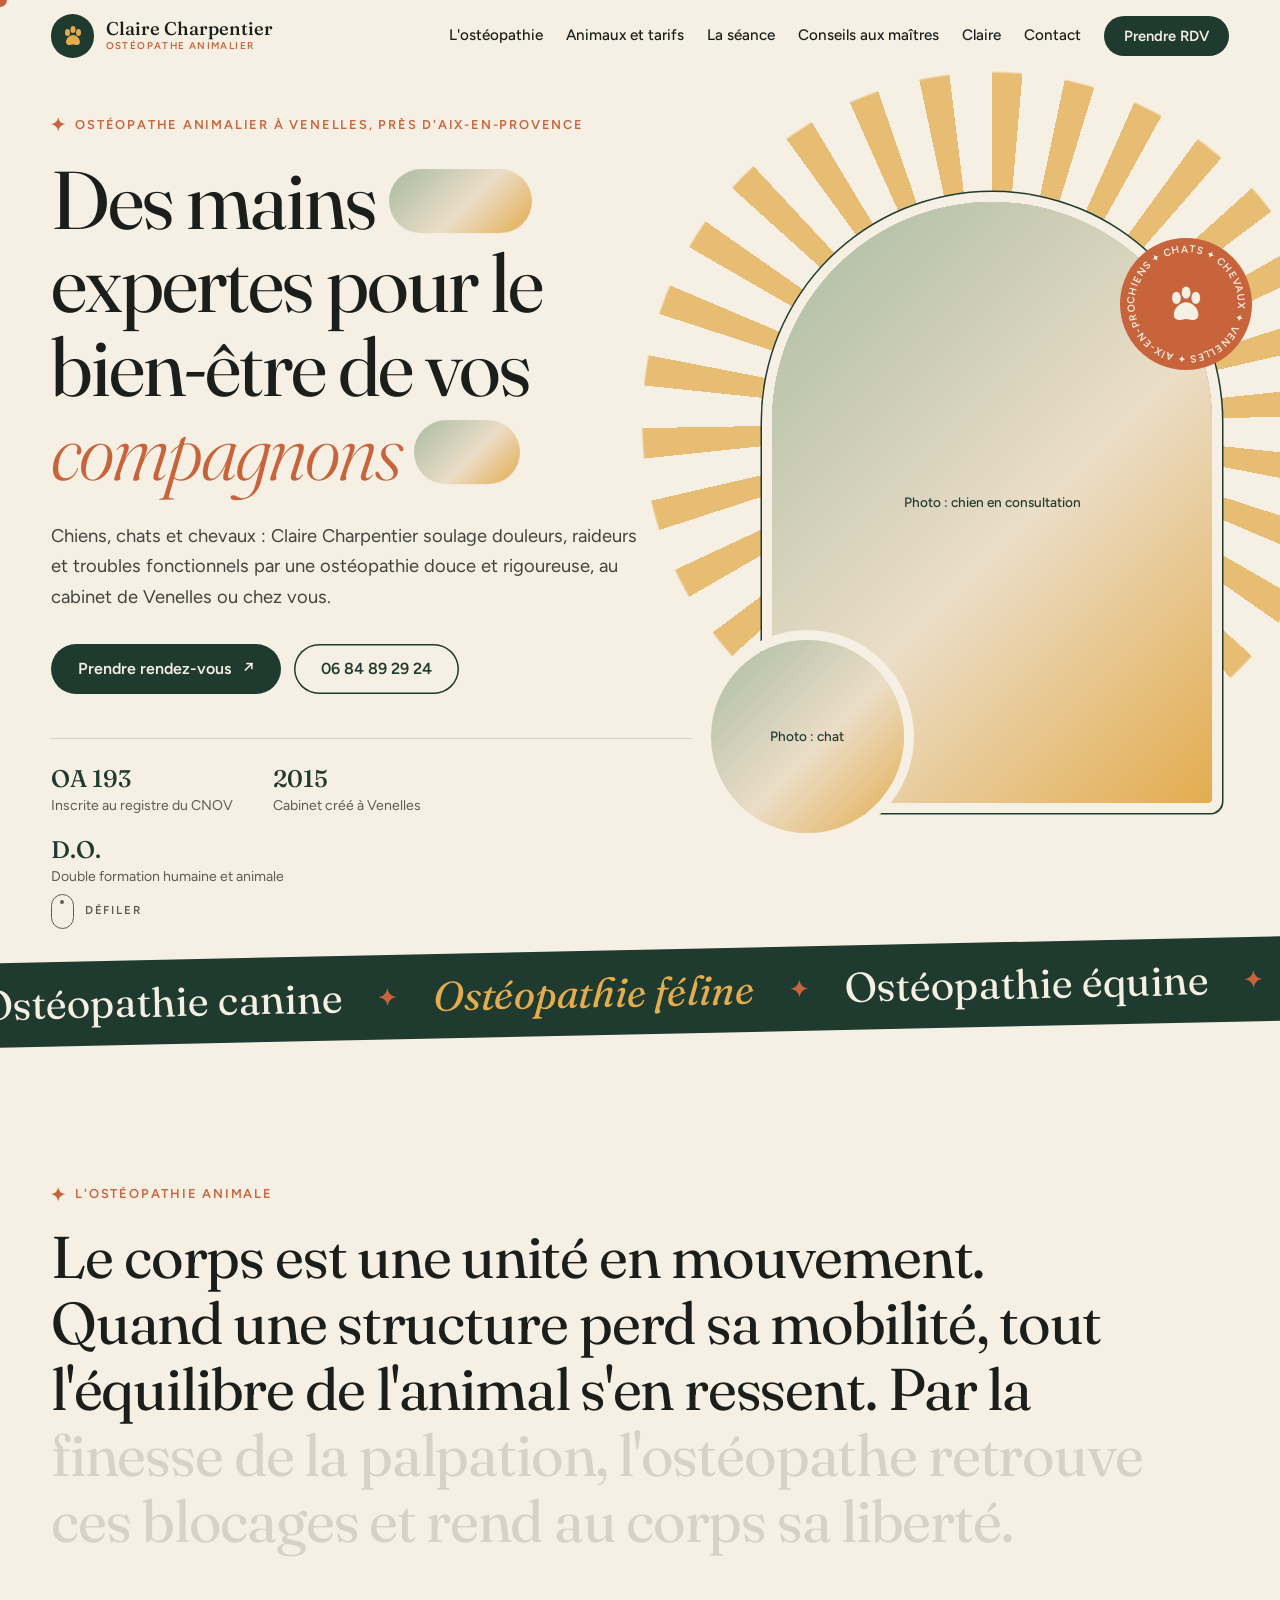
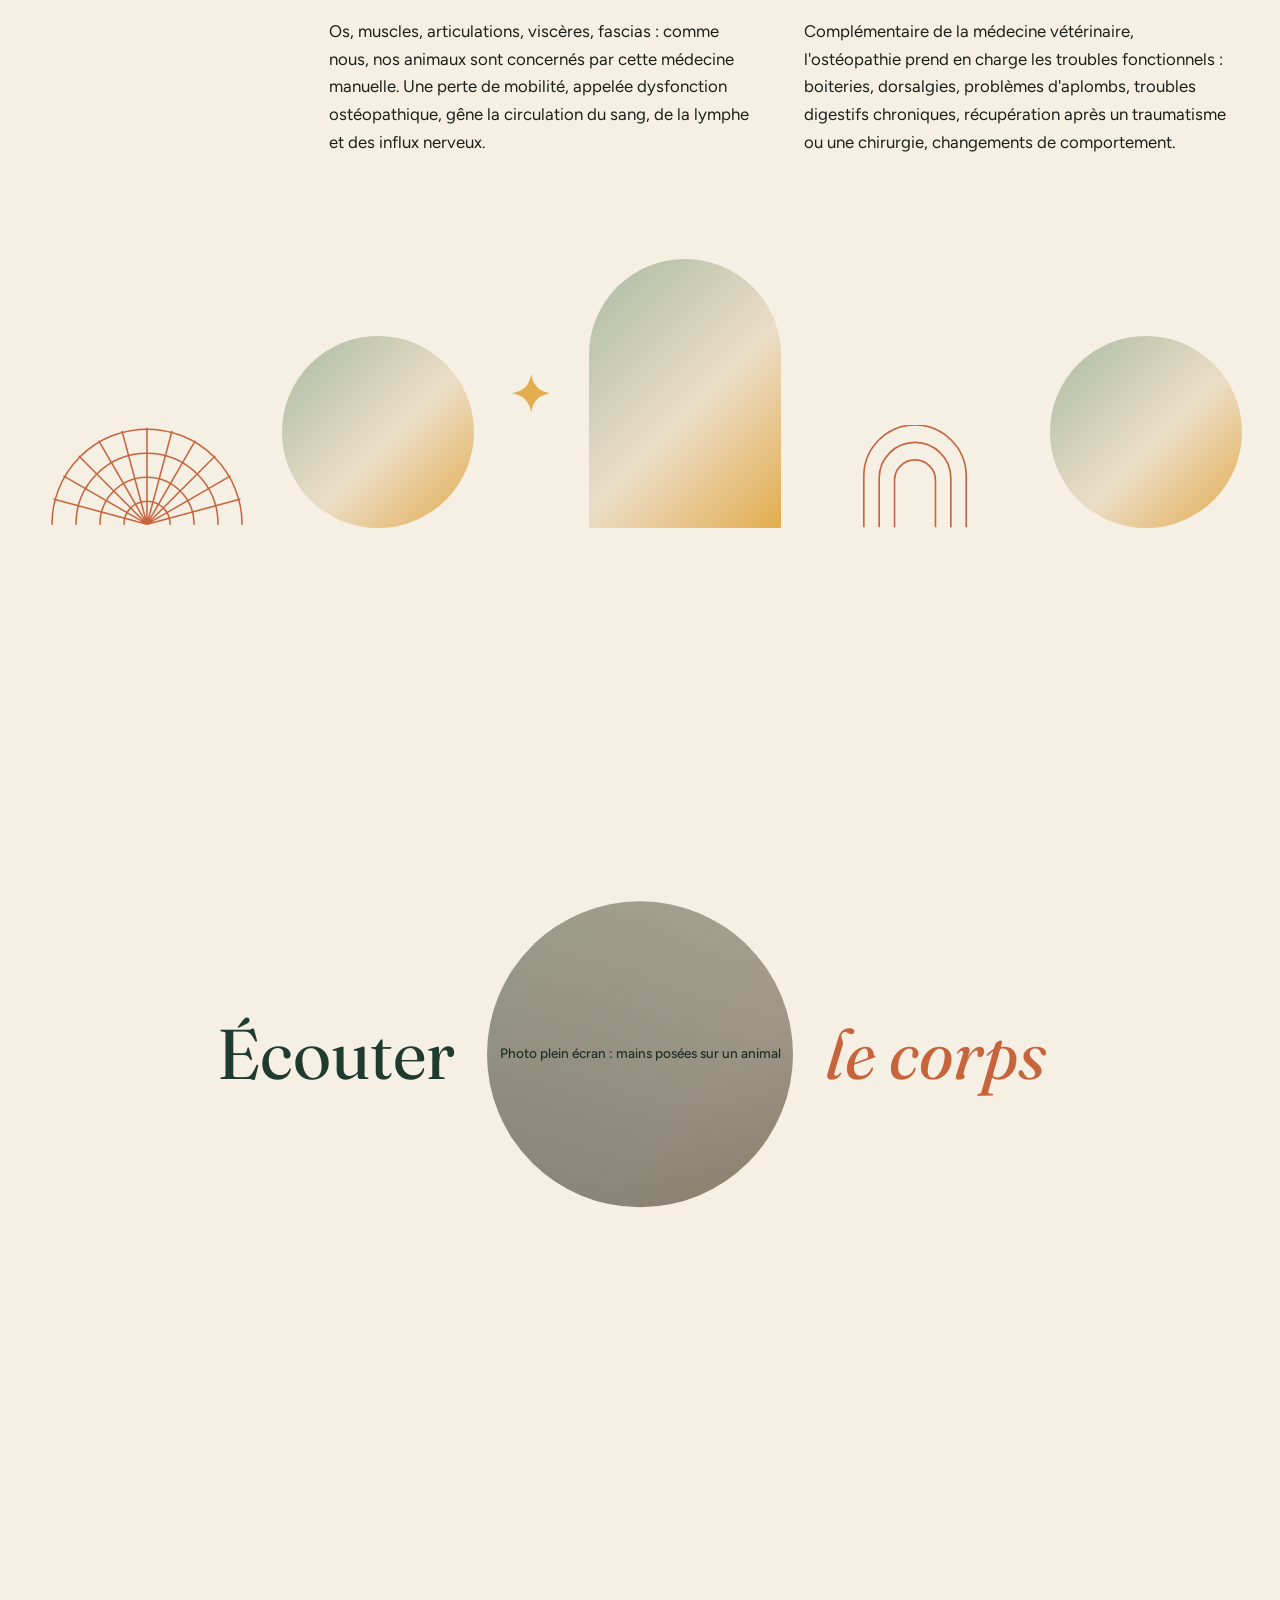
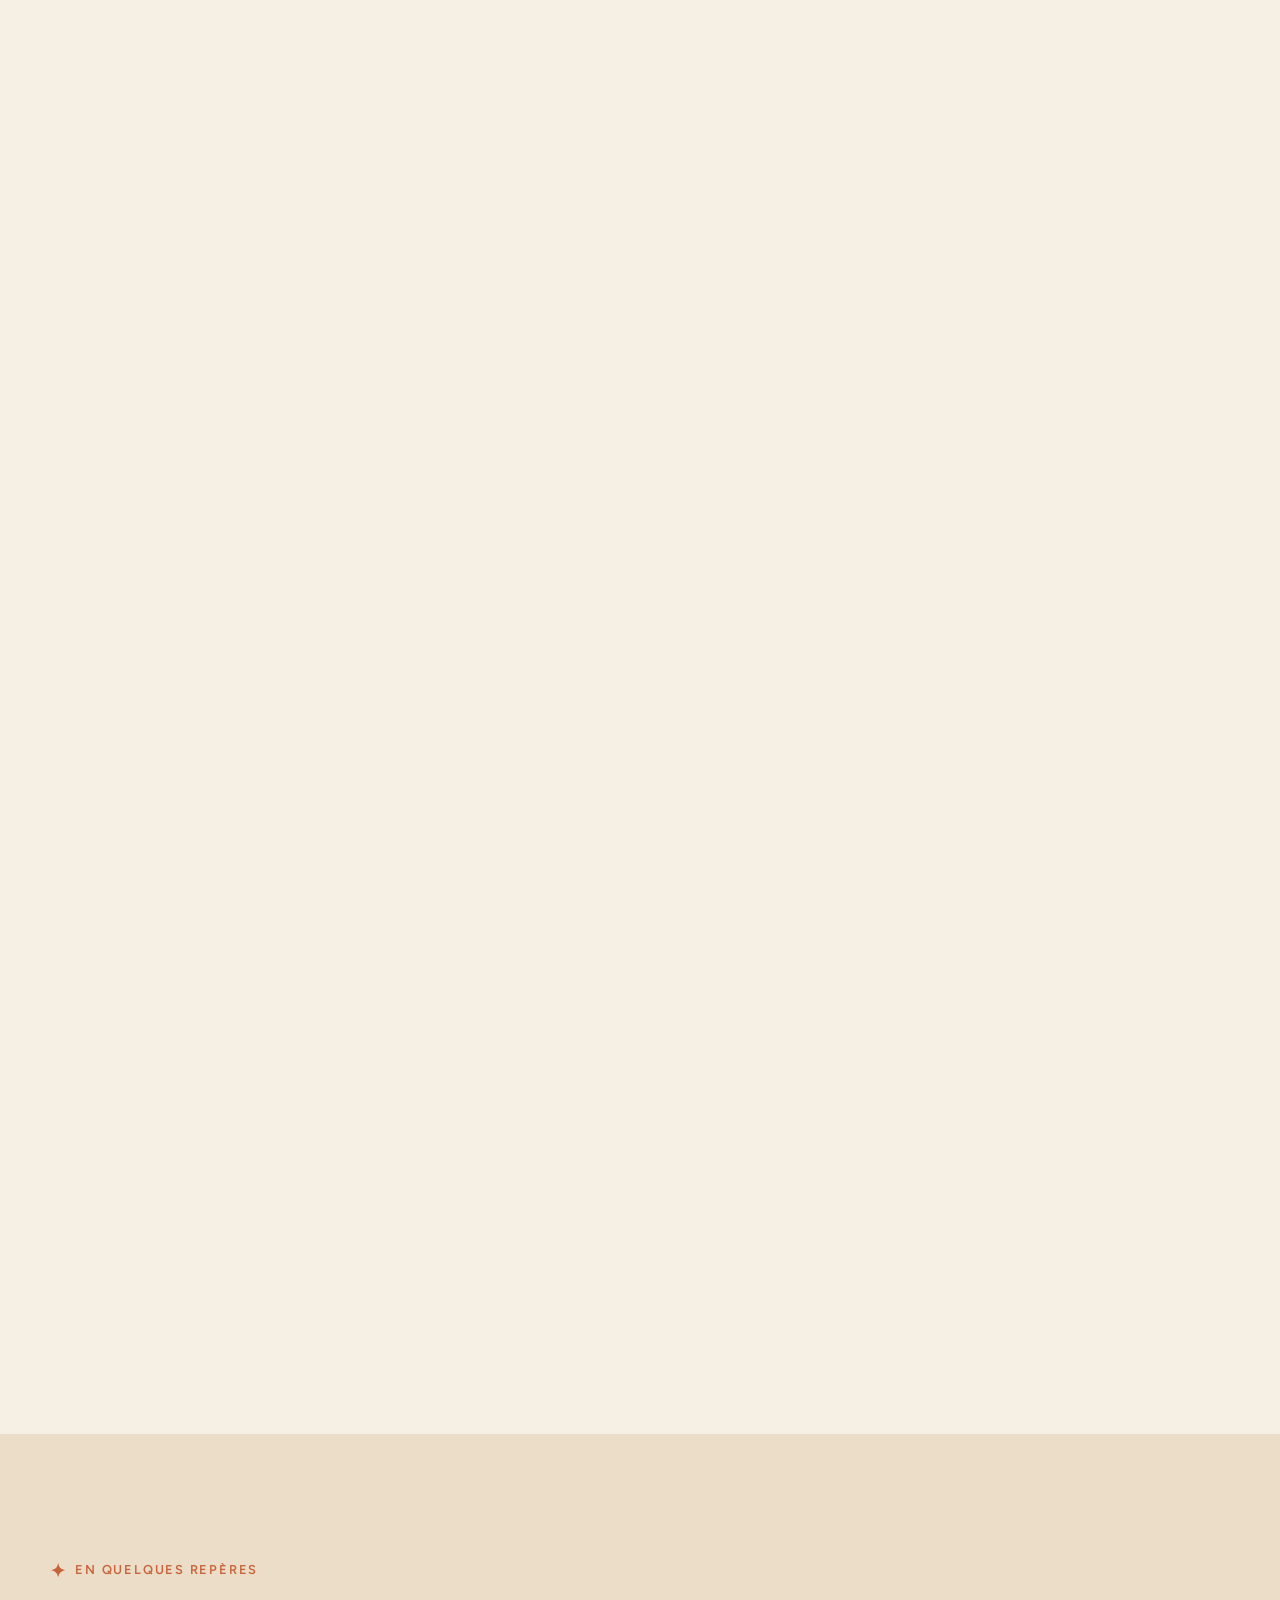
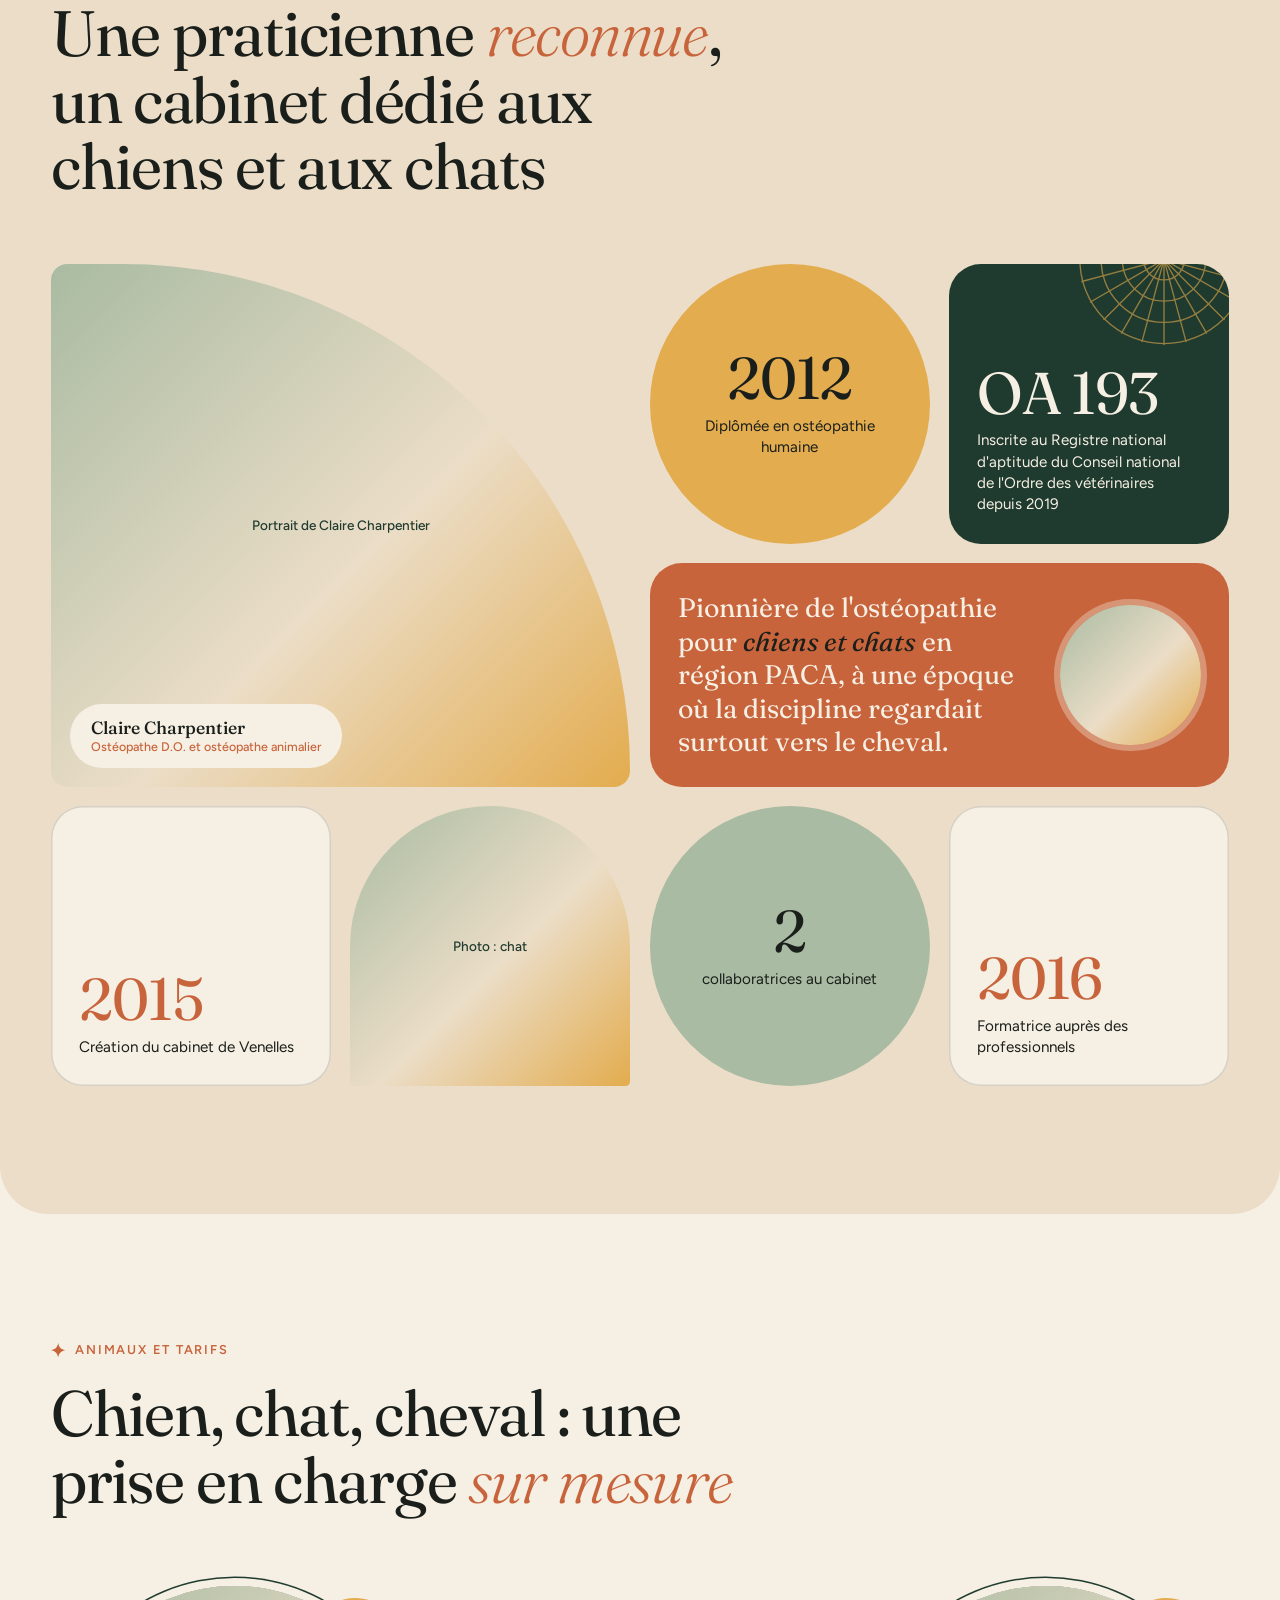
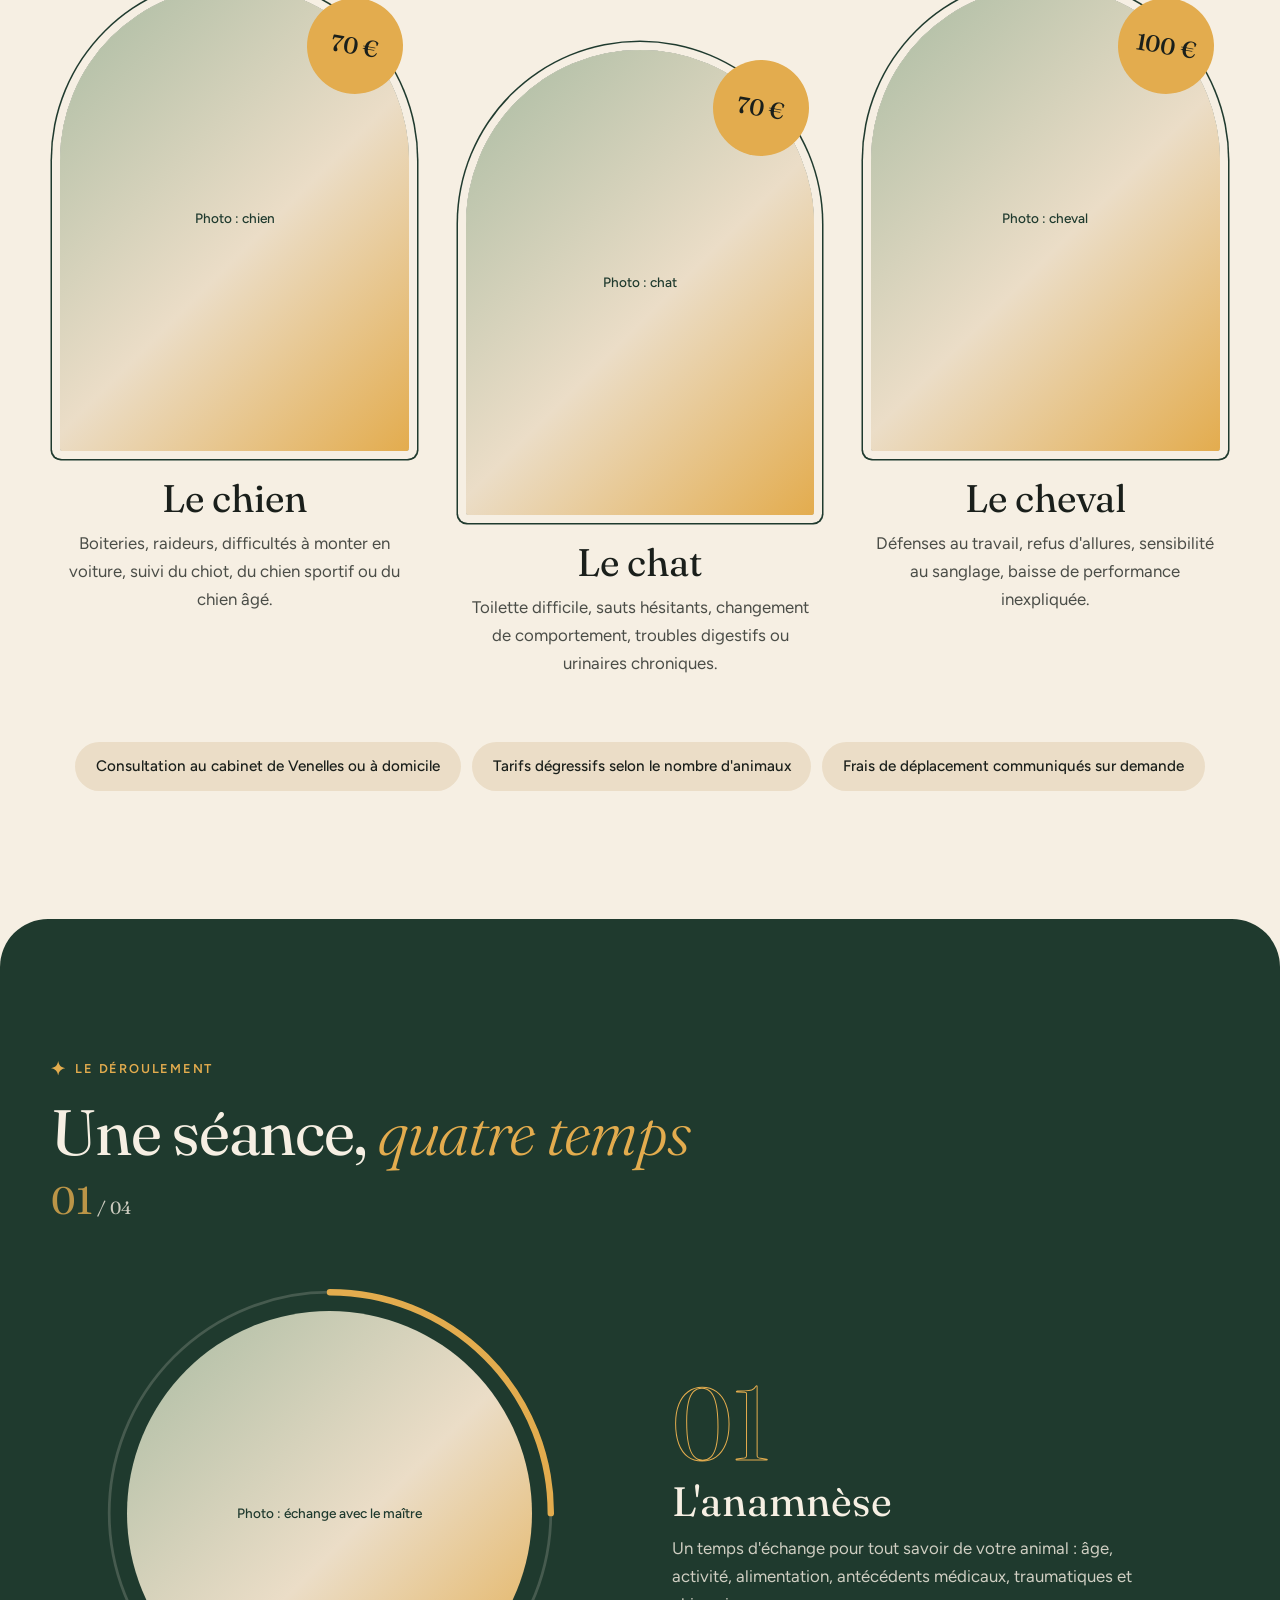
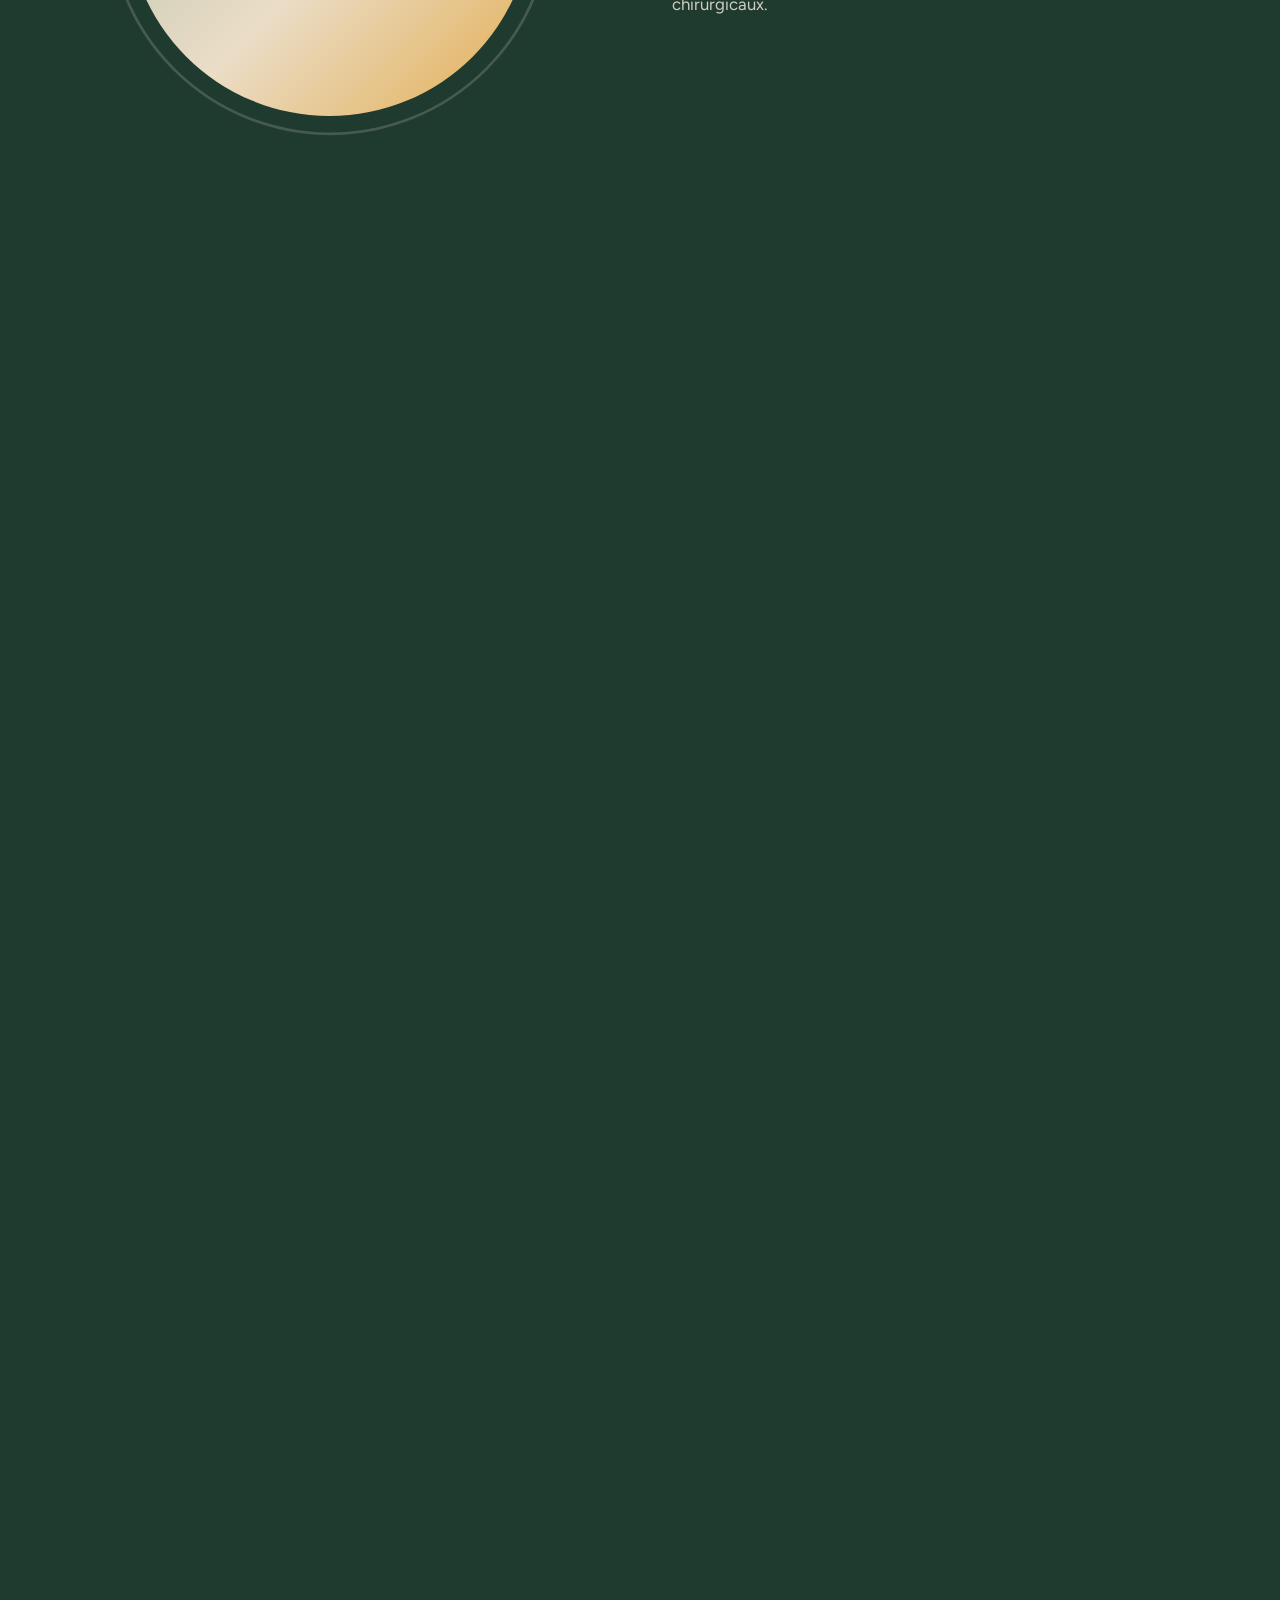
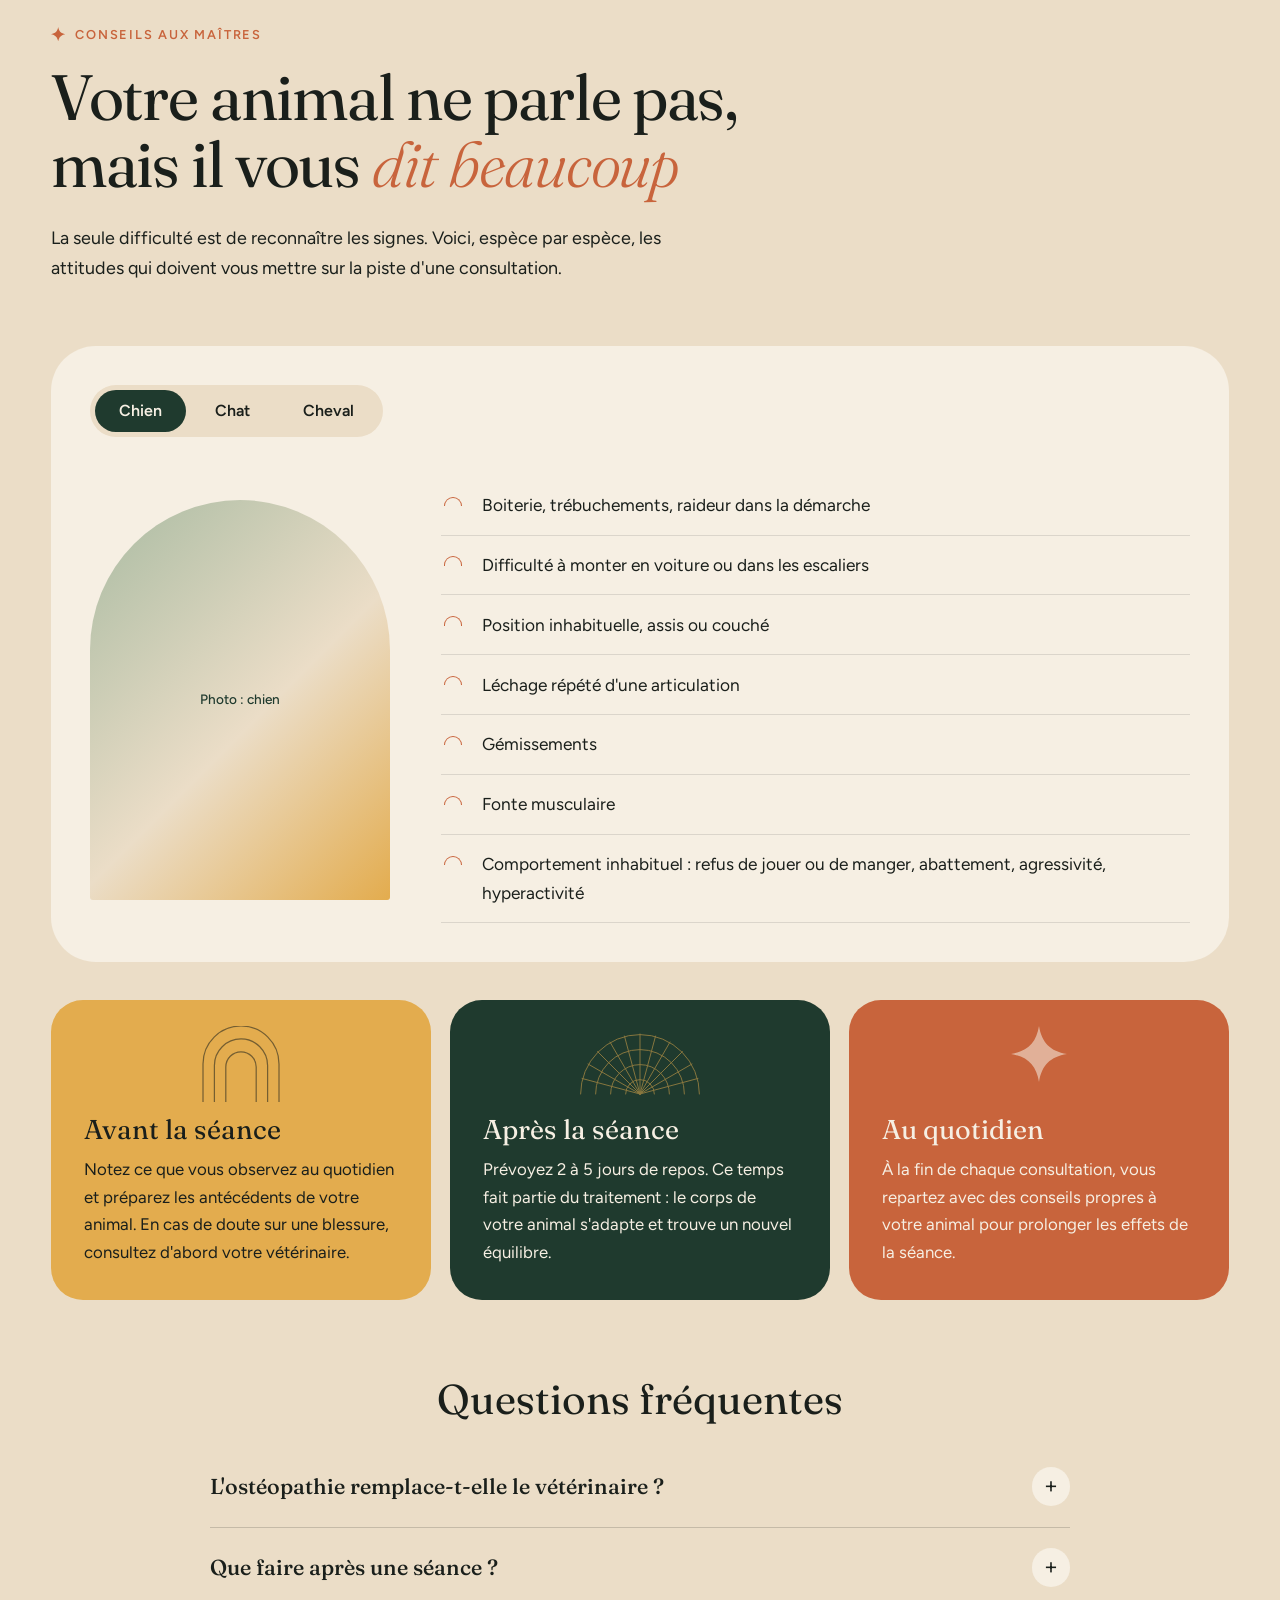
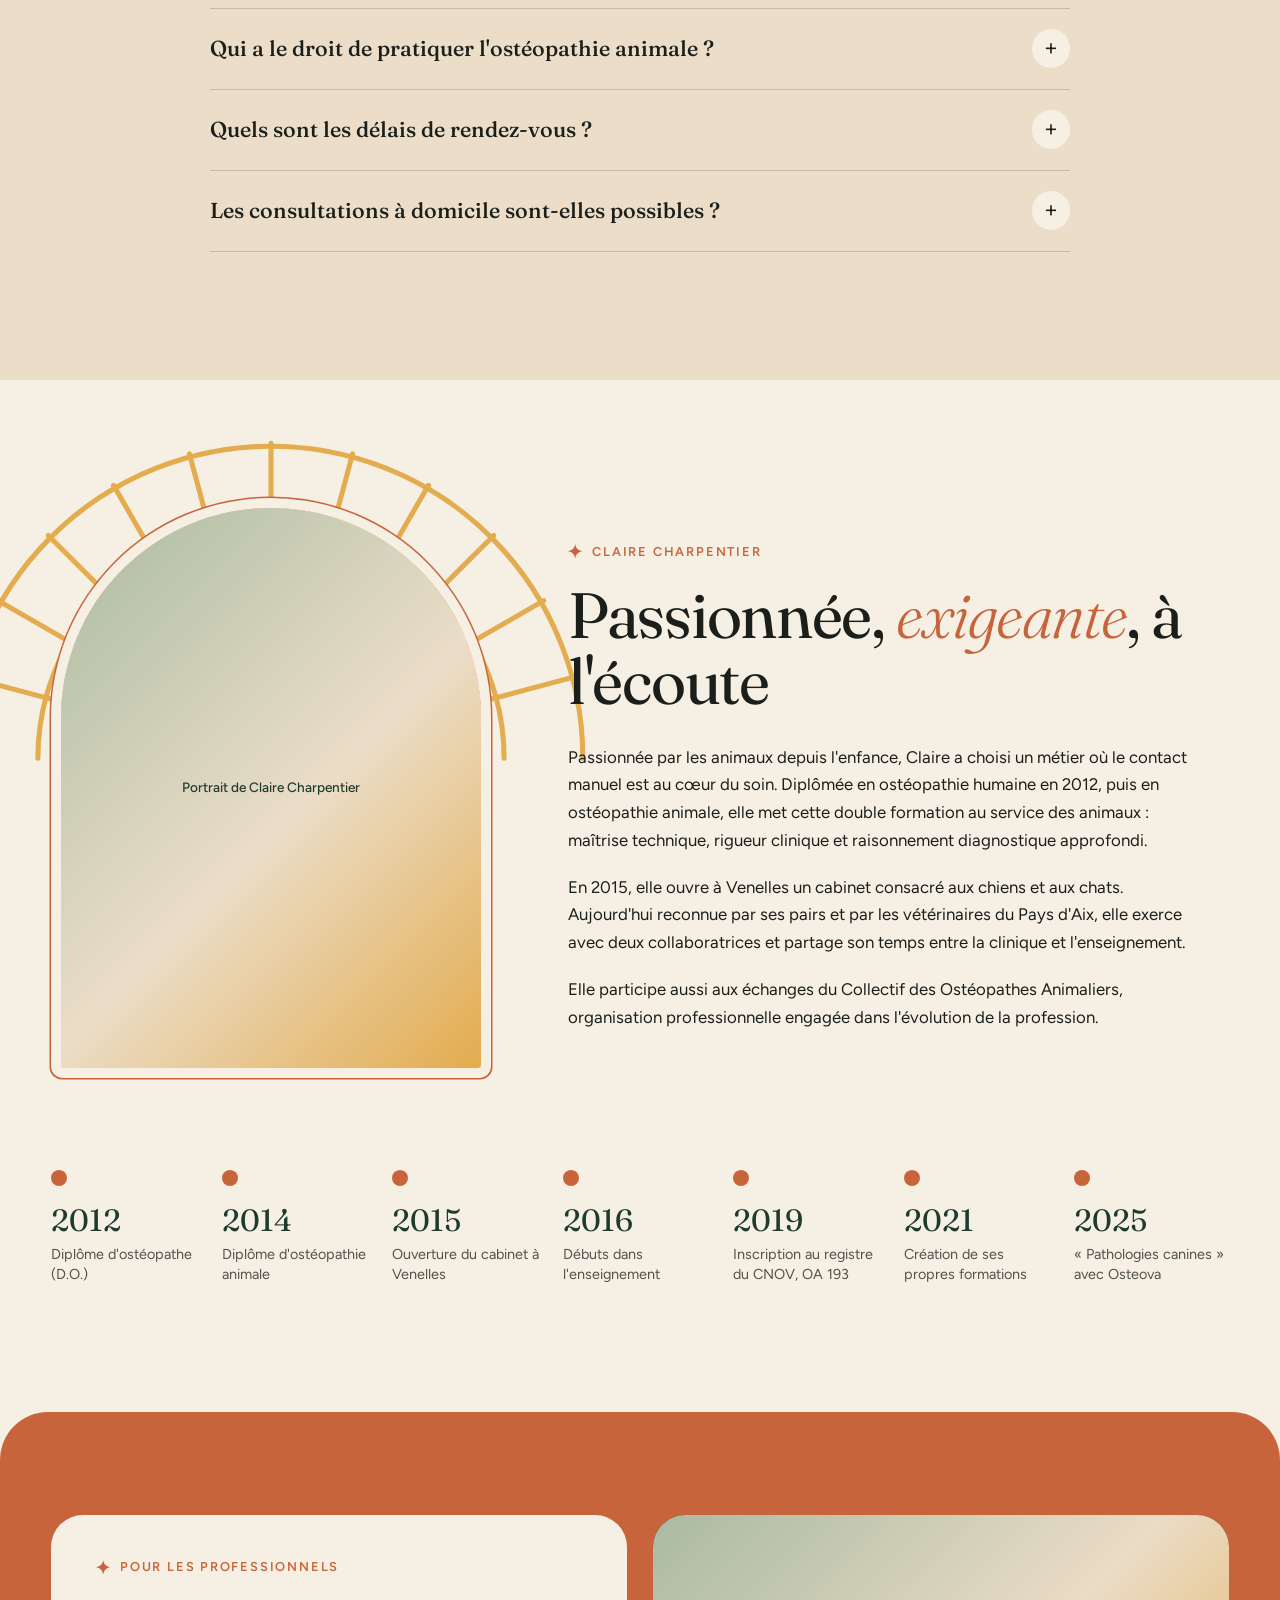
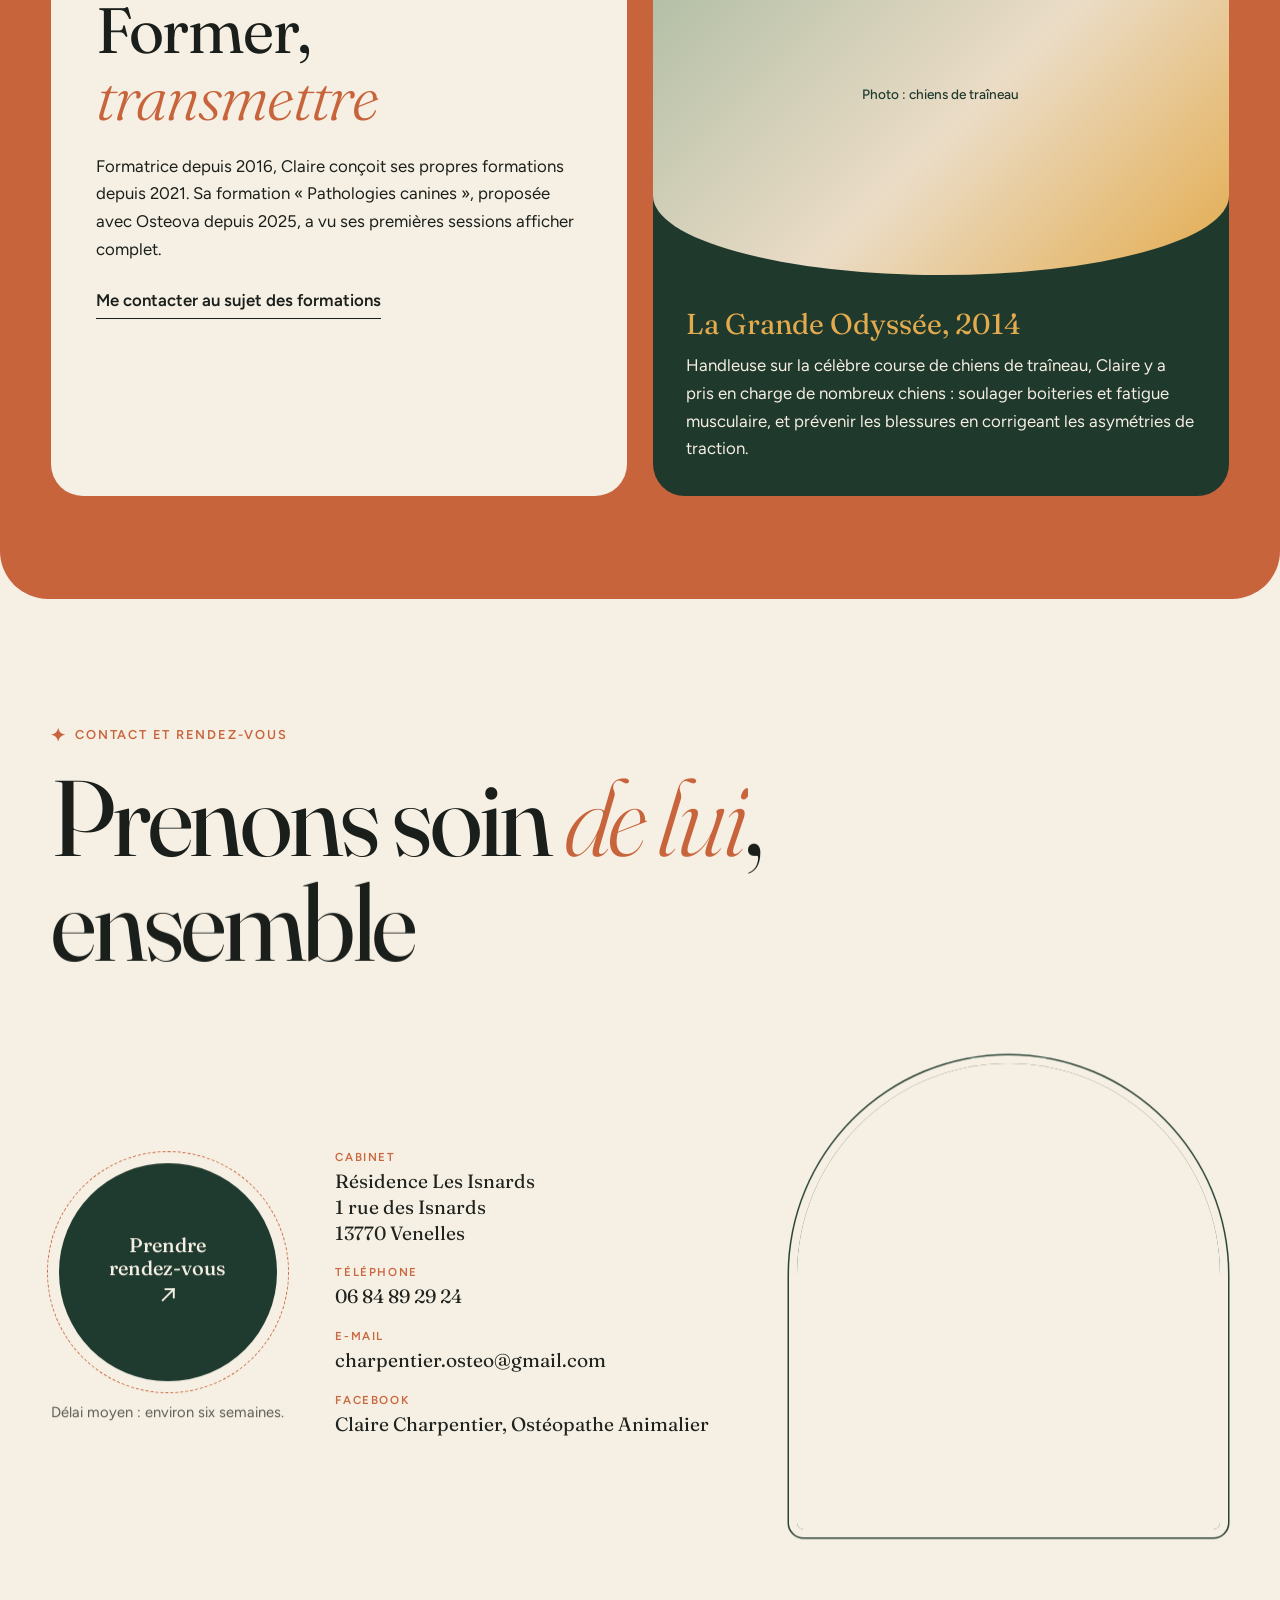
==== index.html @ 9b876a9e "Site vitrine Claire Charpentier, ostéopathe animalier (v2) Co-Authored-By: Claude Fable 5.2 <noreply" ====
<!DOCTYPE html>
<html lang="fr">
<head>
<meta charset="utf-8">
<meta name="viewport" content="width=device-width, initial-scale=1">
<title>Ostéopathe animalier à Venelles et Aix-en-Provence | Claire Charpentier</title>
<meta name="description" content="Claire Charpentier, ostéopathe animalier (OA 193) à Venelles près d'Aix-en-Provence. Ostéopathie pour chiens, chats et chevaux, au cabinet ou à domicile. Conseils aux maîtres et prise de rendez-vous en ligne.">
<link rel="canonical" href="https://osteopathe-canin-equin-felin.fr/">
<meta name="robots" content="index,follow">
<meta name="theme-color" content="#1F3A2E">
<meta property="og:type" content="website">
<meta property="og:locale" content="fr_FR">
<meta property="og:site_name" content="Claire Charpentier, ostéopathe animalier">
<meta property="og:title" content="Ostéopathe animalier à Venelles et Aix-en-Provence | Claire Charpentier">
<meta property="og:description" content="Ostéopathie pour chiens, chats et chevaux à Venelles, près d'Aix-en-Provence. Cabinet spécialisé depuis 2015.">
<meta property="og:url" content="https://osteopathe-canin-equin-felin.fr/">
<meta property="og:image" content="https://osteopathe-canin-equin-felin.fr/assets/img/partage.jpg">
<meta name="twitter:card" content="summary_large_image">
<link rel="icon" href="assets/favicon.svg" type="image/svg+xml">
<link rel="preconnect" href="https://images.unsplash.com">
<link rel="preconnect" href="https://fonts.googleapis.com">
<link rel="preconnect" href="https://fonts.gstatic.com" crossorigin>
<link href="https://fonts.googleapis.com/css2?family=Figtree:wght@400;500;600;700&family=Fraunces:ital,opsz,wght@0,9..144,300..700;1,9..144,300..700&display=swap" rel="stylesheet">
<link rel="stylesheet" href="assets/css/style.css">
<script>document.documentElement.classList.add('js')</script>
<script type="application/ld+json">
{
  "@context": "https://schema.org",
  "@graph": [
    {
      "@type": "LocalBusiness",
      "@id": "https://osteopathe-canin-equin-felin.fr/#cabinet",
      "name": "Claire Charpentier, ostéopathe animalier",
      "description": "Cabinet d'ostéopathie animale à Venelles : chiens, chats et chevaux. Consultations au cabinet et à domicile autour d'Aix-en-Provence.",
      "url": "https://osteopathe-canin-equin-felin.fr/",
      "telephone": "+33684892924",
      "email": "charpentier.osteo@gmail.com",
      "priceRange": "70 € à 100 €",
      "image": "https://osteopathe-canin-equin-felin.fr/assets/img/partage.jpg",
      "address": {
        "@type": "PostalAddress",
        "streetAddress": "Résidence Les Isnards, 1 rue des Isnards",
        "postalCode": "13770",
        "addressLocality": "Venelles",
        "addressRegion": "Provence-Alpes-Côte d'Azur",
        "addressCountry": "FR"
      },
      "areaServed": ["Venelles", "Aix-en-Provence", "Pays d'Aix", "Provence-Alpes-Côte d'Azur"],
      "founder": { "@id": "https://osteopathe-canin-equin-felin.fr/#claire" },
      "sameAs": ["https://www.facebook.com/osteopathecaninclairecharpentier"]
    },
    {
      "@type": "Person",
      "@id": "https://osteopathe-canin-equin-felin.fr/#claire",
      "name": "Claire Charpentier",
      "jobTitle": "Ostéopathe animalier, ostéopathe D.O.",
      "identifier": "OA 193",
      "worksFor": { "@id": "https://osteopathe-canin-equin-felin.fr/#cabinet" }
    },
    {
      "@type": "FAQPage",
      "mainEntity": [
        { "@type": "Question", "name": "L'ostéopathie remplace-t-elle le vétérinaire ?", "acceptedAnswer": { "@type": "Answer", "text": "Non. L'ostéopathie animale est complémentaire de la médecine vétérinaire. Elle traite les troubles fonctionnels une fois que le vétérinaire a écarté toute lésion anatomique (fracture, luxation, lésion viscérale ou neurologique)." } },
        { "@type": "Question", "name": "Que faire après une séance d'ostéopathie ?", "acceptedAnswer": { "@type": "Answer", "text": "Votre animal doit respecter une période de repos de 2 à 5 jours. Ce repos fait partie intégrante du traitement : il laisse au corps le temps de trouver un nouvel équilibre." } },
        { "@type": "Question", "name": "Qui a le droit de pratiquer l'ostéopathie animale en France ?", "acceptedAnswer": { "@type": "Answer", "text": "Les praticiens inscrits au Registre national d'aptitude tenu par le Conseil national de l'Ordre des vétérinaires. Claire Charpentier y est inscrite depuis 2019 sous le numéro OA 193." } },
        { "@type": "Question", "name": "Quels sont les délais pour obtenir un rendez-vous ?", "acceptedAnswer": { "@type": "Answer", "text": "Le délai moyen est d'environ six semaines. Pensez à anticiper les suivis réguliers." } },
        { "@type": "Question", "name": "Les consultations à domicile sont-elles possibles ?", "acceptedAnswer": { "@type": "Answer", "text": "Oui. Les consultations ont lieu au cabinet de Venelles ou en déplacement. Les frais de déplacement sont communiqués sur demande." } }
      ]
    }
  ]
}
</script>
</head>
<body>

<!-- Symboles art déco réutilisables -->
<svg width="0" height="0" style="position:absolute" aria-hidden="true">
  <symbol id="fan" viewBox="0 0 200 102">
    <g fill="none" stroke="currentColor" stroke-width="1.6" stroke-linecap="round">
      <path d="M1 101A99 99 0 0 1 199 101"/><path d="M26 101A74 74 0 0 1 174 101"/><path d="M51 101A49 49 0 0 1 149 101"/><path d="M76 101A24 24 0 0 1 124 101"/>
      <path d="M100 101 196.6 75.1M100 101 186.6 51M100 101 170.7 30.3M100 101 150 14.4M100 101 125.9 4.4M100 101V1M100 101 74.1 4.4M100 101 50 14.4M100 101 29.3 30.3M100 101 13.4 51M100 101 3.4 75.1"/>
    </g>
  </symbol>
  <symbol id="losange" viewBox="0 0 40 40"><path d="M20 0C22 12 28 18 40 20 28 22 22 28 20 40 18 28 12 22 0 20 12 18 18 12 20 0Z" fill="currentColor"/></symbol>
  <symbol id="arches" viewBox="0 0 120 100">
    <g fill="none" stroke="currentColor" stroke-width="1.6"><path d="M10 100V50a50 50 0 0 1 100 0v50"/><path d="M25 100V52a35 35 0 0 1 70 0v48"/><path d="M40 100V54a20 20 0 0 1 40 0v46"/></g>
  </symbol>
  <symbol id="patte" viewBox="0 0 48 48"><g fill="currentColor"><ellipse cx="13" cy="17" rx="5" ry="7"/><ellipse cx="24" cy="11" rx="5" ry="7"/><ellipse cx="35" cy="17" rx="5" ry="7"/><path d="M24 22c-8 0-14 8-14 14 0 5 4 6 7 6 3 0 4-1 7-1s4 1 7 1c3 0 7-1 7-6 0-6-6-14-14-14z"/></g></symbol>
</svg>

<div class="loader" aria-hidden="true">
  <svg class="loader__fan"><use href="#fan"/></svg>
  <span class="loader__name">Claire Charpentier</span>
  <span class="loader__sub">Ostéopathe animalier</span>
</div>

<div class="cursor" aria-hidden="true"><span></span></div>
<a class="skip" href="#contenu">Aller au contenu</a>

<header class="header" id="haut">
  <a class="logo" href="#accueil" aria-label="Claire Charpentier, retour à l'accueil">
    <span class="logo__mark"><svg><use href="#patte"/></svg></span>
    <span class="logo__txt">Claire Charpentier<small>Ostéopathe animalier</small></span>
  </a>
  <nav class="nav" id="menu" aria-label="Navigation principale">
    <a href="#osteopathie">L'ostéopathie</a>
    <a href="#animaux">Animaux et tarifs</a>
    <a href="#seance">La séance</a>
    <a href="#conseils">Conseils aux maîtres</a>
    <a href="#claire">Claire</a>
    <a href="#contact">Contact</a>
    <a class="btn btn--sm nav__cta" href="https://serveur.mdsl.fr/application/cpte_internet/fiche_personnelle.php?Idusers=Z3FoZg==&amp;ForceEP=1" target="_blank" rel="noopener">Prendre RDV</a>
  </nav>
  <button class="burger" aria-label="Ouvrir le menu" aria-expanded="false" aria-controls="menu"><span></span><span></span></button>
</header>

<main id="contenu">

<!-- ============ HERO ============ -->
<section class="hero" id="accueil">
  <div class="wrap hero__grid">
    <div class="hero__text">
      <h1>
        <span class="eyebrow hero__eyebrow"><svg><use href="#losange"/></svg>Ostéopathe animalier à Venelles, près d'Aix-en-Provence</span>
        <span class="hero__title" id="heroTitle">Des mains <span class="pill ph"><img src="https://images.unsplash.com/photo-1548199973-03cce0bbc87b?auto=format&amp;fit=crop&amp;w=300&amp;h=140&amp;q=75" alt="" width="300" height="140" onerror="this.remove()"></span> expertes pour le bien-être de vos <em>compagnons</em> <span class="pill ph pill--b"><img src="https://images.unsplash.com/photo-1573865526739-10659fec78a5?auto=format&amp;fit=crop&amp;w=300&amp;h=140&amp;q=75" alt="" width="300" height="140" onerror="this.remove()"></span></span>
      </h1>
      <p class="hero__lead" data-hero>Chiens, chats et chevaux : Claire Charpentier soulage douleurs, raideurs et troubles fonctionnels par une ostéopathie douce et rigoureuse, au cabinet de Venelles ou chez vous.</p>
      <div class="hero__cta" data-hero>
        <a class="btn magnet" href="https://serveur.mdsl.fr/application/cpte_internet/fiche_personnelle.php?Idusers=Z3FoZg==&amp;ForceEP=1" target="_blank" rel="noopener"><span>Prendre rendez-vous</span><i aria-hidden="true">↗</i></a>
        <a class="btn btn--ghost" href="tel:+33684892924"><span>06 84 89 29 24</span></a>
      </div>
      <ul class="hero__facts" data-hero>
        <li><strong>OA 193</strong>Inscrite au registre du CNOV</li>
        <li><strong>2015</strong>Cabinet créé à Venelles</li>
        <li><strong>D.O.</strong>Double formation humaine et animale</li>
      </ul>
    </div>
    <div class="hero__visual">
      <div class="sunburst" aria-hidden="true"></div>
      <figure class="arch ph hero__arch" data-label="Photo : chien en consultation" data-cursor="Bonjour">
        <img src="https://images.unsplash.com/photo-1552053831-71594a27632d?auto=format&amp;fit=crop&amp;w=900&amp;h=1200&amp;q=75" alt="Chien détendu pendant une séance d'ostéopathie animale" width="900" height="1200" fetchpriority="high" onerror="this.remove()">
      </figure>
      <figure class="round ph hero__round bw" data-label="Photo : chat">
        <img src="https://images.unsplash.com/photo-1518791841217-8f162f1e1131?auto=format&amp;fit=crop&amp;w=500&amp;h=500&amp;q=75" alt="Chat suivi en ostéopathie féline" width="500" height="500" onerror="this.remove()">
      </figure>
      <div class="rot-badge" aria-hidden="true">
        <svg viewBox="0 0 200 200"><defs><path id="cercle" d="M100 100m-78 0a78 78 0 1 1 156 0a78 78 0 1 1-156 0"/></defs><text><textPath href="#cercle">Chiens ✦ Chats ✦ Chevaux ✦ Venelles ✦ Aix-en-Provence ✦ </textPath></text></svg>
        <svg class="rot-badge__c"><use href="#patte"/></svg>
      </div>
    </div>
  </div>
  <a class="scroll-hint" href="#osteopathie" aria-label="Faire défiler vers la suite"><span></span>Défiler</a>
</section>

<!-- ============ BANDEAU DÉFILANT ============ -->
<div class="marquee" aria-hidden="true">
  <div class="marquee__track">
    <span>Ostéopathie canine</span><svg><use href="#losange"/></svg><span><em>Ostéopathie féline</em></span><svg><use href="#losange"/></svg><span>Ostéopathie équine</span><svg><use href="#losange"/></svg><span><em>Venelles</em></span><svg><use href="#losange"/></svg><span>Aix-en-Provence</span><svg><use href="#losange"/></svg>
    <span>Ostéopathie canine</span><svg><use href="#losange"/></svg><span><em>Ostéopathie féline</em></span><svg><use href="#losange"/></svg><span>Ostéopathie équine</span><svg><use href="#losange"/></svg><span><em>Venelles</em></span><svg><use href="#losange"/></svg><span>Aix-en-Provence</span><svg><use href="#losange"/></svg>
  </div>
</div>

<!-- ============ L'OSTÉOPATHIE ============ -->
<section class="manifeste" id="osteopathie">
  <div class="wrap">
    <p class="eyebrow" data-reveal><svg><use href="#losange"/></svg>L'ostéopathie animale</p>
    <h2 class="manifeste__txt" data-scrub>Le corps est une unité en mouvement. Quand une structure perd sa mobilité, tout l'équilibre de l'animal s'en ressent. Par la finesse de la palpation, l'ostéopathe retrouve ces blocages et rend au corps sa liberté.</h2>
    <div class="manifeste__cols">
      <p data-reveal>Os, muscles, articulations, viscères, fascias : comme nous, nos animaux sont concernés par cette médecine manuelle. Une perte de mobilité, appelée dysfonction ostéopathique, gêne la circulation du sang, de la lymphe et des influx nerveux.</p>
      <p data-reveal>Complémentaire de la médecine vétérinaire, l'ostéopathie prend en charge les troubles fonctionnels : boiteries, dorsalgies, problèmes d'aplombs, troubles digestifs chroniques, récupération après un traumatisme ou une chirurgie, changements de comportement.</p>
    </div>
  </div>
  <!-- Frise : images entre symboles art déco -->
  <div class="frise" aria-hidden="true">
    <div class="frise__track">
      <svg class="frise__sym"><use href="#fan"/></svg>
      <figure class="round ph bw"><img src="https://images.unsplash.com/photo-1587300003388-59208cc962cb?auto=format&amp;fit=crop&amp;w=400&amp;h=400&amp;q=75" alt="" width="400" height="400" loading="lazy" onerror="this.remove()"></figure>
      <svg class="frise__sym frise__sym--s"><use href="#losange"/></svg>
      <figure class="arch ph bw"><img src="https://images.unsplash.com/photo-1534773728080-33d31da27ae5?auto=format&amp;fit=crop&amp;w=400&amp;h=560&amp;q=75" alt="" width="400" height="560" loading="lazy" onerror="this.remove()"></figure>
      <svg class="frise__sym"><use href="#arches"/></svg>
      <figure class="round ph bw"><img src="https://images.unsplash.com/photo-1574158622682-e40e69881006?auto=format&amp;fit=crop&amp;w=400&amp;h=400&amp;q=75" alt="" width="400" height="400" loading="lazy" onerror="this.remove()"></figure>
      <svg class="frise__sym frise__sym--s"><use href="#losange"/></svg>
      <figure class="arch ph bw"><img src="https://images.unsplash.com/photo-1507146426996-ef05306b995a?auto=format&amp;fit=crop&amp;w=400&amp;h=560&amp;q=75" alt="" width="400" height="560" loading="lazy" onerror="this.remove()"></figure>
      <svg class="frise__sym"><use href="#fan"/></svg>
      <figure class="round ph bw"><img src="https://images.unsplash.com/photo-1551884831-bbf3cdc6469e?auto=format&amp;fit=crop&amp;w=400&amp;h=400&amp;q=75" alt="" width="400" height="400" loading="lazy" onerror="this.remove()"></figure>
      <svg class="frise__sym frise__sym--s"><use href="#losange"/></svg>
      <figure class="arch ph bw"><img src="https://images.unsplash.com/photo-1495360010541-f48722b34f7d?auto=format&amp;fit=crop&amp;w=400&amp;h=560&amp;q=75" alt="" width="400" height="560" loading="lazy" onerror="this.remove()"></figure>
      <svg class="frise__sym"><use href="#arches"/></svg>
    </div>
  </div>
</section>

<!-- ============ IMAGE QUI GRANDIT AU SCROLL ============ -->
<section class="expand" aria-label="Les mains pour seul outil">
  <div class="expand__stage">
    <span class="expand__word expand__word--l" aria-hidden="true">Écouter</span>
    <span class="expand__word expand__word--r" aria-hidden="true"><em>le corps</em></span>
    <div class="expand__media ph" data-label="Photo plein écran : mains posées sur un animal">
      <img src="https://images.unsplash.com/photo-1450778869180-41d0601e046e?auto=format&amp;fit=crop&amp;w=1800&amp;h=1100&amp;q=75" alt="Les mains de l'ostéopathe posées sur un chien" width="1800" height="1100" loading="lazy" onerror="this.remove()">
    </div>
    <div class="expand__over">
      <svg class="expand__fan" aria-hidden="true"><use href="#fan"/></svg>
      <h2>Les mains pour <em>seul outil</em></h2>
      <p>Du diagnostic au traitement, tout passe par le toucher. Des techniques choisies une à une, adaptées à votre animal et à son confort.</p>
    </div>
  </div>
</section>

<!-- ============ BLOCS MÉLANGÉS ============ -->
<section class="bento" id="reperes">
  <div class="wrap">
    <p class="eyebrow" data-reveal><svg><use href="#losange"/></svg>En quelques repères</p>
    <h2 class="h2" data-split>Une praticienne <em>reconnue</em>, un cabinet dédié aux chiens et aux chats</h2>
    <div class="bento__grid">
      <figure class="tile tile--photo ph bw" data-label="Portrait de Claire Charpentier" data-cursor="Claire" data-parallax>
        <img src="https://images.unsplash.com/photo-1628009368231-7bb7cfcb0def?auto=format&amp;fit=crop&amp;w=900&amp;h=900&amp;q=75" alt="Claire Charpentier, ostéopathe animalier à Venelles" width="900" height="900" loading="lazy" onerror="this.remove()">
        <figcaption>Claire Charpentier<small>Ostéopathe D.O. et ostéopathe animalier</small></figcaption>
      </figure>
      <div class="tile tile--circle tile--ocre"><strong data-count="2012">2012</strong><span>Diplômée en ostéopathie humaine</span></div>
      <div class="tile tile--foret"><svg class="tile__fan" aria-hidden="true"><use href="#fan"/></svg><strong>OA 193</strong><span>Inscrite au Registre national d'aptitude du Conseil national de l'Ordre des vétérinaires depuis 2019</span></div>
      <div class="tile tile--wide tile--terra">
        <p>Pionnière de l'ostéopathie pour <em>chiens et chats</em> en région PACA, à une époque où la discipline regardait surtout vers le cheval.</p>
        <figure class="round ph bw"><img src="https://images.unsplash.com/photo-1444212477490-ca407925329e?auto=format&amp;fit=crop&amp;w=300&amp;h=300&amp;q=75" alt="" width="300" height="300" loading="lazy" onerror="this.remove()"></figure>
      </div>
      <div class="tile tile--line"><strong data-count="2015">2015</strong><span>Création du cabinet de Venelles</span></div>
      <figure class="tile tile--img ph bw" data-label="Photo : chat" data-parallax><img src="https://images.unsplash.com/photo-1514888286974-6c03e2ca1dba?auto=format&amp;fit=crop&amp;w=600&amp;h=600&amp;q=75" alt="Chat en consultation d'ostéopathie" width="600" height="600" loading="lazy" onerror="this.remove()"></figure>
      <div class="tile tile--circle tile--sauge"><strong data-count="2">2</strong><span>collaboratrices au cabinet</span></div>
      <div class="tile tile--line"><strong data-count="2016">2016</strong><span>Formatrice auprès des professionnels</span></div>
    </div>
  </div>
</section>

<!-- ============ ANIMAUX ET TARIFS ============ -->
<section class="animaux" id="animaux">
  <div class="wrap">
    <p class="eyebrow" data-reveal><svg><use href="#losange"/></svg>Animaux et tarifs</p>
    <h2 class="h2" data-split>Chien, chat, cheval : une prise en charge <em>sur mesure</em></h2>
    <div class="animaux__grid">
      <article class="espece" data-reveal>
        <figure class="arch ph bw" data-label="Photo : chien" data-cursor="Chien"><img src="https://images.unsplash.com/photo-1561037404-61cd46aa615b?auto=format&amp;fit=crop&amp;w=700&amp;h=940&amp;q=75" alt="Ostéopathie canine : chien suivi au cabinet de Venelles" width="700" height="940" loading="lazy" onerror="this.remove()"></figure>
        <span class="espece__prix">70 €</span>
        <h3>Le chien</h3>
        <p>Boiteries, raideurs, difficultés à monter en voiture, suivi du chiot, du chien sportif ou du chien âgé.</p>
      </article>
      <article class="espece espece--mid" data-reveal>
        <figure class="arch ph bw" data-label="Photo : chat" data-cursor="Chat"><img src="https://images.unsplash.com/photo-1596854407944-bf87f6fdd49e?auto=format&amp;fit=crop&amp;w=700&amp;h=940&amp;q=75" alt="Ostéopathie féline : chat en consultation" width="700" height="940" loading="lazy" onerror="this.remove()"></figure>
        <span class="espece__prix">70 €</span>
        <h3>Le chat</h3>
        <p>Toilette difficile, sauts hésitants, changement de comportement, troubles digestifs ou urinaires chroniques.</p>
      </article>
      <article class="espece" data-reveal>
        <figure class="arch ph bw" data-label="Photo : cheval" data-cursor="Cheval"><img src="https://images.unsplash.com/photo-1553284965-83fd3e82fa5a?auto=format&amp;fit=crop&amp;w=700&amp;h=940&amp;q=75" alt="Ostéopathie équine : cheval suivi en région PACA" width="700" height="940" loading="lazy" onerror="this.remove()"></figure>
        <span class="espece__prix">100 €</span>
        <h3>Le cheval</h3>
        <p>Défenses au travail, refus d'allures, sensibilité au sanglage, baisse de performance inexpliquée.</p>
      </article>
    </div>
    <ul class="animaux__notes" data-reveal>
      <li>Consultation au cabinet de Venelles ou à domicile</li>
      <li>Tarifs dégressifs selon le nombre d'animaux</li>
      <li>Frais de déplacement communiqués sur demande</li>
    </ul>
  </div>
</section>

<!-- ============ LA SÉANCE (scroll arrêté) ============ -->
<section class="seance" id="seance">
  <div class="seance__stage">
    <div class="wrap seance__grid">
      <header class="seance__head">
        <p class="eyebrow"><svg><use href="#losange"/></svg>Le déroulement</p>
        <h2 class="h2">Une séance, <em>quatre temps</em></h2>
        <p class="seance__count" aria-hidden="true"><b id="seanceNum">01</b> / 04</p>
      </header>
      <div class="seance__visual">
        <svg class="seance__ring" viewBox="0 0 100 100" aria-hidden="true"><circle cx="50" cy="50" r="48"/><circle id="seanceRing" cx="50" cy="50" r="48"/></svg>
        <figure class="round ph is-active" data-label="Photo : échange avec le maître"><img src="https://images.unsplash.com/photo-1535930749574-1399327ce78f?auto=format&amp;fit=crop&amp;w=800&amp;h=800&amp;q=75" alt="Échange avec le maître en début de séance" width="800" height="800" loading="lazy" onerror="this.remove()"></figure>
        <figure class="round ph" data-label="Photo : observation"><img src="https://images.unsplash.com/photo-1530281700549-e82e7bf110d6?auto=format&amp;fit=crop&amp;w=800&amp;h=800&amp;q=75" alt="Observation de l'animal en mouvement" width="800" height="800" loading="lazy" onerror="this.remove()"></figure>
        <figure class="round ph" data-label="Photo : palpation"><img src="https://images.unsplash.com/photo-1415369629372-26f2fe60c467?auto=format&amp;fit=crop&amp;w=800&amp;h=800&amp;q=75" alt="Palpation et tests ostéopathiques" width="800" height="800" loading="lazy" onerror="this.remove()"></figure>
        <figure class="round ph" data-label="Photo : traitement"><img src="https://images.unsplash.com/photo-1560807707-8cc77767d783?auto=format&amp;fit=crop&amp;w=800&amp;h=800&amp;q=75" alt="Traitement ostéopathique et retour au calme" width="800" height="800" loading="lazy" onerror="this.remove()"></figure>
      </div>
      <ol class="seance__steps">
        <li class="is-active"><span>01</span><h3>L'anamnèse</h3><p>Un temps d'échange pour tout savoir de votre animal : âge, activité, alimentation, antécédents médicaux, traumatiques et chirurgicaux.</p></li>
        <li><span>02</span><h3>L'observation</h3><p>Votre animal est observé à l'arrêt puis en mouvement, afin d'évaluer sa posture et sa locomotion.</p></li>
        <li><span>03</span><h3>La palpation et les tests</h3><p>L'étape clé : la recherche, sous les mains, des zones où la mobilité fait défaut. Blocage articulaire, contracture musculaire, tension viscérale.</p></li>
        <li><span>04</span><h3>Le traitement</h3><p>Des techniques structurelles, musculaires, viscérales ou fasciales choisies pour votre animal. Puis un débriefing et des conseils pour prolonger les effets de la séance.</p></li>
      </ol>
    </div>
  </div>
</section>

<!-- ============ CONSEILS AUX MAÎTRES ============ -->
<section class="conseils" id="conseils">
  <div class="wrap">
    <p class="eyebrow" data-reveal><svg><use href="#losange"/></svg>Conseils aux maîtres</p>
    <h2 class="h2" data-split>Votre animal ne parle pas, mais il vous <em>dit beaucoup</em></h2>
    <p class="conseils__intro" data-reveal>La seule difficulté est de reconnaître les signes. Voici, espèce par espèce, les attitudes qui doivent vous mettre sur la piste d'une consultation.</p>

    <div class="tabs" data-reveal>
      <div class="tabs__list" role="tablist" aria-label="Signes par espèce">
        <button role="tab" id="tab-chien" aria-controls="p-chien" aria-selected="true">Chien</button>
        <button role="tab" id="tab-chat" aria-controls="p-chat" aria-selected="false" tabindex="-1">Chat</button>
        <button role="tab" id="tab-cheval" aria-controls="p-cheval" aria-selected="false" tabindex="-1">Cheval</button>
      </div>
      <div class="tabs__panel" role="tabpanel" id="p-chien" aria-labelledby="tab-chien">
        <figure class="arch ph bw" data-label="Photo : chien"><img src="https://images.unsplash.com/photo-1534361960057-19889db9621e?auto=format&amp;fit=crop&amp;w=600&amp;h=800&amp;q=75" alt="Signes d'alerte chez le chien" width="600" height="800" loading="lazy" onerror="this.remove()"></figure>
        <ul class="signes">
          <li>Boiterie, trébuchements, raideur dans la démarche</li>
          <li>Difficulté à monter en voiture ou dans les escaliers</li>
          <li>Position inhabituelle, assis ou couché</li>
          <li>Léchage répété d'une articulation</li>
          <li>Gémissements</li>
          <li>Fonte musculaire</li>
          <li>Comportement inhabituel : refus de jouer ou de manger, abattement, agressivité, hyperactivité</li>
        </ul>
      </div>
      <div class="tabs__panel" role="tabpanel" id="p-chat" aria-labelledby="tab-chat" hidden>
        <figure class="arch ph bw" data-label="Photo : chat"><img src="https://images.unsplash.com/photo-1592194996308-7b43878e84a6?auto=format&amp;fit=crop&amp;w=600&amp;h=800&amp;q=75" alt="Signes d'alerte chez le chat" width="600" height="800" loading="lazy" onerror="this.remove()"></figure>
        <ul class="signes">
          <li>Difficulté à faire sa toilette</li>
          <li>Sauts hésitants vers le canapé, la table, les escaliers</li>
          <li>Boiterie, raideur dans la démarche</li>
          <li>Position inhabituelle, assis ou couché</li>
          <li>Léchage répété d'une articulation</li>
          <li>Fonte musculaire</li>
          <li>Comportement inhabituel : refus de jouer ou de manger, abattement, agressivité, hyperactivité</li>
        </ul>
      </div>
      <div class="tabs__panel" role="tabpanel" id="p-cheval" aria-labelledby="tab-cheval" hidden>
        <figure class="arch ph bw" data-label="Photo : cheval"><img src="https://images.unsplash.com/photo-1534773728080-33d31da27ae5?auto=format&amp;fit=crop&amp;w=600&amp;h=800&amp;q=75" alt="Signes d'alerte chez le cheval" width="600" height="800" loading="lazy" onerror="this.remove()"></figure>
        <ul class="signes">
          <li>Boiterie, foulée raccourcie, pied qui traîne</li>
          <li>Refus du mors, de la selle ou du cavalier</li>
          <li>Refus de certaines allures, changement de pied difficile au galop</li>
          <li>Port anormal de la tête, de l'encolure ou de la queue</li>
          <li>Sensibilité au toucher, au sanglage ou au pansage</li>
          <li>Baisse inexpliquée des performances</li>
          <li>Incurvation difficile d'un côté, cheval qui se traverse</li>
        </ul>
      </div>
    </div>

    <div class="conseils__cards">
      <article class="ccard ccard--ocre" data-reveal>
        <svg aria-hidden="true"><use href="#arches"/></svg>
        <h3>Avant la séance</h3>
        <p>Notez ce que vous observez au quotidien et préparez les antécédents de votre animal. En cas de doute sur une blessure, consultez d'abord votre vétérinaire.</p>
      </article>
      <article class="ccard ccard--foret" data-reveal>
        <svg aria-hidden="true"><use href="#fan"/></svg>
        <h3>Après la séance</h3>
        <p>Prévoyez 2 à 5 jours de repos. Ce temps fait partie du traitement : le corps de votre animal s'adapte et trouve un nouvel équilibre.</p>
      </article>
      <article class="ccard ccard--terra" data-reveal>
        <svg aria-hidden="true"><use href="#losange"/></svg>
        <h3>Au quotidien</h3>
        <p>À la fin de chaque consultation, vous repartez avec des conseils propres à votre animal pour prolonger les effets de la séance.</p>
      </article>
    </div>

    <div class="faq" data-reveal>
      <h3 class="faq__title">Questions fréquentes</h3>
      <details><summary>L'ostéopathie remplace-t-elle le vétérinaire ?</summary><p>Non. Elle est complémentaire de la médecine vétérinaire. L'ostéopathe traite les troubles fonctionnels une fois que le vétérinaire a écarté toute lésion anatomique : fracture, luxation, lésion viscérale ou neurologique.</p></details>
      <details><summary>Que faire après une séance ?</summary><p>Respecter une période de repos de 2 à 5 jours. Elle est indispensable et fait partie intégrante du traitement.</p></details>
      <details><summary>Qui a le droit de pratiquer l'ostéopathie animale ?</summary><p>En France, seuls les praticiens inscrits au Registre national d'aptitude du Conseil national de l'Ordre des vétérinaires. Claire Charpentier y est inscrite depuis 2019 sous le numéro OA 193.</p></details>
      <details><summary>Quels sont les délais de rendez-vous ?</summary><p>Comptez environ six semaines. Pensez à anticiper, surtout pour un suivi régulier.</p></details>
      <details><summary>Les consultations à domicile sont-elles possibles ?</summary><p>Oui. Les consultations ont lieu au cabinet de Venelles ou en déplacement. Les frais de déplacement vous sont communiqués sur simple demande.</p></details>
    </div>
  </div>
</section>

<!-- ============ CLAIRE ============ -->
<section class="claire" id="claire">
  <div class="wrap claire__grid">
    <div class="claire__visual">
      <svg class="claire__fan" aria-hidden="true"><use href="#fan"/></svg>
      <figure class="arch ph bw" data-label="Portrait de Claire Charpentier" data-parallax data-cursor="Claire"><img src="https://images.unsplash.com/photo-1628009368231-7bb7cfcb0def?auto=format&amp;fit=crop&amp;w=800&amp;h=1060&amp;q=75" alt="Portrait de Claire Charpentier, ostéopathe animalier" width="800" height="1060" loading="lazy" onerror="this.remove()"></figure>
    </div>
    <div class="claire__txt">
      <p class="eyebrow" data-reveal><svg><use href="#losange"/></svg>Claire Charpentier</p>
      <h2 class="h2" data-split>Passionnée, <em>exigeante</em>, à l'écoute</h2>
      <p data-reveal>Passionnée par les animaux depuis l'enfance, Claire a choisi un métier où le contact manuel est au cœur du soin. Diplômée en ostéopathie humaine en 2012, puis en ostéopathie animale, elle met cette double formation au service des animaux : maîtrise technique, rigueur clinique et raisonnement diagnostique approfondi.</p>
      <p data-reveal>En 2015, elle ouvre à Venelles un cabinet consacré aux chiens et aux chats. Aujourd'hui reconnue par ses pairs et par les vétérinaires du Pays d'Aix, elle exerce avec deux collaboratrices et partage son temps entre la clinique et l'enseignement.</p>
      <p data-reveal>Elle participe aussi aux échanges du Collectif des Ostéopathes Animaliers, organisation professionnelle engagée dans l'évolution de la profession.</p>
    </div>
  </div>
  <div class="wrap">
    <ol class="frise-dates">
      <li><b>2012</b><span>Diplôme d'ostéopathe (D.O.)</span></li>
      <li><b>2014</b><span>Diplôme d'ostéopathie animale</span></li>
      <li><b>2015</b><span>Ouverture du cabinet à Venelles</span></li>
      <li><b>2016</b><span>Débuts dans l'enseignement</span></li>
      <li><b>2019</b><span>Inscription au registre du CNOV, OA 193</span></li>
      <li><b>2021</b><span>Création de ses propres formations</span></li>
      <li><b>2025</b><span>« Pathologies canines » avec Osteova</span></li>
    </ol>
  </div>
</section>

<!-- ============ TRANSMETTRE ============ -->
<section class="transmettre" id="formations">
  <div class="wrap transmettre__grid">
    <article class="tcard" data-reveal>
      <p class="eyebrow"><svg><use href="#losange"/></svg>Pour les professionnels</p>
      <h2 class="h2">Former, <em>transmettre</em></h2>
      <p>Formatrice depuis 2016, Claire conçoit ses propres formations depuis 2021. Sa formation « Pathologies canines », proposée avec Osteova depuis 2025, a vu ses premières sessions afficher complet.</p>
      <a class="link" href="#contact">Me contacter au sujet des formations</a>
    </article>
    <article class="tcard tcard--img" data-reveal>
      <figure class="ph bw" data-label="Photo : chiens de traîneau" data-parallax><img src="https://images.unsplash.com/photo-1576201836106-db1758fd1c97?auto=format&amp;fit=crop&amp;w=900&amp;h=700&amp;q=75" alt="Chiens de traîneau sur La Grande Odyssée" width="900" height="700" loading="lazy" onerror="this.remove()"></figure>
      <div>
        <h3>La Grande Odyssée, 2014</h3>
        <p>Handleuse sur la célèbre course de chiens de traîneau, Claire y a pris en charge de nombreux chiens : soulager boiteries et fatigue musculaire, et prévenir les blessures en corrigeant les asymétries de traction.</p>
      </div>
    </article>
  </div>
</section>

<!-- ============ CONTACT ============ -->
<section class="contact" id="contact">
  <div class="wrap">
    <svg class="contact__fan" aria-hidden="true"><use href="#fan"/></svg>
    <p class="eyebrow" data-reveal><svg><use href="#losange"/></svg>Contact et rendez-vous</p>
    <h2 class="contact__title" data-split>Prenons soin <em>de lui</em>, ensemble</h2>
    <div class="contact__grid">
      <div class="contact__cta" data-reveal>
        <a class="rdv magnet" href="https://serveur.mdsl.fr/application/cpte_internet/fiche_personnelle.php?Idusers=Z3FoZg==&amp;ForceEP=1" target="_blank" rel="noopener"><span>Prendre<br>rendez-vous</span><i aria-hidden="true">↗</i></a>
        <p>Délai moyen : environ six semaines.</p>
      </div>
      <address class="contact__infos" data-reveal>
        <dl>
          <div><dt>Cabinet</dt><dd>Résidence Les Isnards<br>1 rue des Isnards<br>13770 Venelles</dd></div>
          <div><dt>Téléphone</dt><dd><a href="tel:+33684892924">06 84 89 29 24</a></dd></div>
          <div><dt>E-mail</dt><dd><a href="mailto:charpentier.osteo@gmail.com">charpentier.osteo@gmail.com</a></dd></div>
          <div><dt>Facebook</dt><dd><a href="https://www.facebook.com/osteopathecaninclairecharpentier" target="_blank" rel="noopener">Claire Charpentier, Ostéopathe Animalier</a></dd></div>
        </dl>
      </address>
      <div class="contact__map bw" data-reveal>
        <iframe title="Plan d'accès au cabinet de Venelles" loading="lazy" referrerpolicy="no-referrer-when-downgrade" src="https://www.google.com/maps?q=1%20rue%20des%20Isnards%2C%2013770%20Venelles&amp;output=embed"></iframe>
      </div>
    </div>
  </div>
</section>

</main>

<footer class="footer">
  <div class="wrap">
    <p class="footer__big" aria-hidden="true">Claire Charpentier</p>
    <div class="footer__row">
      <p>Ostéopathe animalier OA 193, ostéopathe D.O.<br>Venelles, Aix-en-Provence, région PACA</p>
      <nav aria-label="Liens de pied de page">
        <a href="#animaux">Tarifs</a><a href="#conseils">Conseils</a><a href="#contact">Contact</a><a href="mentions-legales.html">Mentions légales</a>
      </nav>
      <p class="footer__credit">© <span id="annee">2026</span> Claire Charpentier. Fait par <a href="https://acco-lab.fr" target="_blank" rel="noopener">Acco-lab</a></p>
    </div>
  </div>
</footer>

<script src="assets/js/vendor/gsap.min.js" defer></script>
<script src="assets/js/vendor/ScrollTrigger.min.js" defer></script>
<script src="assets/js/vendor/lenis.min.js" defer></script>
<script src="assets/js/main.js" defer></script>
</body>
</html>
---- assets/css/style.css ----
/* ==========================================================
   Claire Charpentier, ostéopathe animalier
   Palette : crème, vert forêt, terracotta, ocre, sauge
   ========================================================== */
:root{
  --creme:#F6EFE3; --sable:#EBDDC7; --foret:#1F3A2E; --foret-2:#2B4E3E;
  --sauge:#A9BBA2; --terra:#C8643C; --ocre:#E3AC4E; --encre:#1A1F1B;
  --serif:"Fraunces",Georgia,"Times New Roman",serif;
  --sans:"Figtree",system-ui,-apple-system,"Segoe UI",sans-serif;
  --r:2rem; --pad:clamp(1.25rem,4vw,3.5rem);
  --ease:cubic-bezier(.22,1,.36,1);
}
*,*::before,*::after{box-sizing:border-box}
html{-webkit-text-size-adjust:100%;scroll-behavior:smooth;overflow-x:clip}
html.lenis,html.lenis body{height:auto}
html.lenis{scroll-behavior:auto}
.lenis.lenis-stopped{overflow:hidden}
body{margin:0;background:var(--creme);color:var(--encre);font:400 1.05rem/1.65 var(--sans);-webkit-font-smoothing:antialiased;overflow-x:clip}
img{display:block;max-width:100%;height:auto}
a{color:inherit}
h1,h2,h3,p,ul,ol,figure,dl,dd{margin:0}
ul,ol{padding:0;list-style:none}
em{font-style:italic}
svg{display:block}
::selection{background:var(--ocre);color:var(--encre)}
:focus-visible{outline:3px solid var(--terra);outline-offset:3px;border-radius:6px}
.wrap{width:min(100% - 2*var(--pad),1280px);margin-inline:auto}
.skip{position:fixed;left:1rem;top:-4rem;z-index:300;background:var(--foret);color:var(--creme);padding:.7rem 1rem;border-radius:99px;transition:top .2s}
.skip:focus{top:1rem}

/* ---------- Typo ---------- */
.eyebrow{display:flex;align-items:center;gap:.6rem;font:600 .8rem/1.2 var(--sans);letter-spacing:.14em;text-transform:uppercase;color:var(--terra);margin-bottom:1.4rem}
.eyebrow svg{width:.9rem;height:.9rem;flex:none}
.h2{font:400 clamp(2.1rem,5vw,4.2rem)/1.04 var(--serif);letter-spacing:-.02em;max-width:18ch}
.h2 em,.hero__title em,.contact__title em{color:var(--terra);font-weight:300}
.w{display:inline-block;overflow:hidden;vertical-align:top;padding:.08em .04em .16em;margin:-.08em -.04em -.16em}
.wi{display:inline-block;will-change:transform}

/* ---------- Boutons ---------- */
.btn{display:inline-flex;align-items:center;gap:.7rem;padding:1.05rem 1.7rem;border-radius:99px;background:var(--foret);color:var(--creme);font:600 1rem/1 var(--sans);text-decoration:none;position:relative;overflow:hidden;isolation:isolate;transition:color .35s}
.btn::before{content:"";position:absolute;inset:0;background:var(--terra);border-radius:99px;transform:translateY(101%);transition:transform .5s var(--ease);z-index:-1}
.btn:hover::before{transform:none}
.btn i{font-style:normal;display:inline-block;transition:transform .4s var(--ease)}
.btn:hover i{transform:translate(3px,-3px)}
.btn--ghost{background:transparent;color:var(--foret);box-shadow:inset 0 0 0 1.5px var(--foret)}
.btn--ghost::before{background:var(--foret)}
.btn--ghost:hover{color:var(--creme)}
.btn--sm{padding:.8rem 1.25rem;font-size:.92rem}
.link{display:inline-block;margin-top:1.5rem;font-weight:600;text-decoration:none;background:linear-gradient(currentColor,currentColor) 0 100%/100% 1.5px no-repeat;padding-bottom:.25rem;transition:background-size .4s var(--ease)}
.link:hover{background-size:0 1.5px;background-position:100% 100%}

/* ---------- Emplacements d'images ---------- */
.ph{position:relative;overflow:hidden;background:linear-gradient(135deg,var(--sauge),var(--sable) 55%,var(--ocre));isolation:isolate}
.ph::before{content:attr(data-label);position:absolute;inset:0;display:grid;place-items:center;padding:1rem;text-align:center;font:500 .85rem/1.3 var(--sans);color:var(--foret);z-index:-1}
.ph img{width:100%;height:100%;object-fit:cover}
.arch{border-radius:999px 999px 1.2rem 1.2rem}
.round{border-radius:50%;aspect-ratio:1}
/* Noir et blanc, couleur au survol */
.bw img,.bw iframe{filter:grayscale(1) contrast(1.05);transition:filter .7s var(--ease),scale 1.2s var(--ease)}
.bw:hover img,.bw.is-color img,.bw:hover iframe,.bw.is-color iframe{filter:none}
.bw:hover img{scale:1.05}

/* ---------- Loader ---------- */
.loader{position:fixed;inset:0;z-index:500;background:var(--foret);color:var(--creme);display:grid;place-content:center;justify-items:center;gap:.4rem;animation:loaderOut .7s 2.8s var(--ease) forwards}
.loader__fan{width:120px;height:62px;color:var(--ocre);margin-bottom:1rem}
.loader__name{font:400 clamp(1.8rem,5vw,3rem)/1 var(--serif);font-style:italic}
.loader__sub{font:600 .75rem/1 var(--sans);letter-spacing:.2em;text-transform:uppercase;opacity:.7}
@keyframes loaderOut{to{transform:translateY(-100%);visibility:hidden}}
html:not(.js) .loader{display:none}

/* ---------- Curseur ---------- */
.cursor{position:fixed;left:0;top:0;z-index:400;pointer-events:none;display:none}
.cursor span{display:grid;place-items:center;width:14px;height:14px;margin:-7px 0 0 -7px;border-radius:50%;background:var(--terra);color:var(--creme);font:600 0/1 var(--sans);transition:width .35s var(--ease),height .35s var(--ease),margin .35s var(--ease),font-size .2s,background .3s;mix-blend-mode:normal}
.cursor.is-label span{width:92px;height:92px;margin:-46px 0 0 -46px;font-size:.8rem;background:var(--ocre);color:var(--encre)}
.cursor.is-link span{width:44px;height:44px;margin:-22px 0 0 -22px;background:rgba(200,100,60,.35)}
@media (hover:hover) and (pointer:fine){.anim .cursor{display:block}}

/* ---------- Header ---------- */
.header{position:fixed;inset:0 0 auto 0;z-index:200;display:flex;align-items:center;justify-content:space-between;gap:1rem;padding:.9rem var(--pad);transition:translate .5s var(--ease),background .3s,box-shadow .3s}
.header.is-scrolled{background:rgba(246,239,227,.88);backdrop-filter:blur(14px);-webkit-backdrop-filter:blur(14px);box-shadow:0 1px 0 rgba(26,31,27,.08)}
.header.is-hidden{translate:0 -100%}
.logo{display:flex;align-items:center;gap:.7rem;text-decoration:none}
.logo__mark{width:2.7rem;height:2.7rem;border-radius:50%;background:var(--foret);color:var(--ocre);display:grid;place-items:center;transition:transform .6s var(--ease)}
.logo:hover .logo__mark{transform:rotate(-18deg) scale(1.08)}
.logo__mark svg{width:1.5rem;height:1.5rem}
.logo__txt{font:500 1.15rem/1.1 var(--serif)}
.logo__txt small{display:block;font:600 .62rem/1.4 var(--sans);letter-spacing:.14em;text-transform:uppercase;color:var(--terra)}
.nav{display:flex;align-items:center;gap:clamp(.8rem,1.8vw,1.8rem)}
.nav a:not(.btn){text-decoration:none;font-weight:500;font-size:.95rem;position:relative;padding:.3rem 0}
.nav a:not(.btn)::after{content:"";position:absolute;left:0;right:0;bottom:0;height:1.5px;background:var(--terra);transform:scaleX(0);transform-origin:right;transition:transform .4s var(--ease)}
.nav a:not(.btn):hover::after{transform:scaleX(1);transform-origin:left}
.burger{display:none;width:3rem;height:3rem;border:0;border-radius:50%;background:var(--foret);cursor:pointer;position:relative;z-index:2}
.burger span{position:absolute;left:.85rem;right:.85rem;height:2px;background:var(--creme);transition:transform .4s var(--ease),top .4s var(--ease)}
.burger span:first-child{top:1.2rem}.burger span:last-child{top:1.7rem}
.burger[aria-expanded="true"] span:first-child{top:1.45rem;transform:rotate(45deg)}
.burger[aria-expanded="true"] span:last-child{top:1.45rem;transform:rotate(-45deg)}
@media (max-width:1080px){
  .burger{display:block}
  .nav{position:fixed;inset:0;height:100dvh;background:var(--foret);color:var(--creme);flex-direction:column;justify-content:center;gap:1.1rem;clip-path:circle(0 at calc(100% - 3rem) 2.4rem);transition:clip-path .7s var(--ease);visibility:hidden}
  .nav.is-open{clip-path:circle(150% at calc(100% - 3rem) 2.4rem);visibility:visible}
  .nav a:not(.btn){font:400 clamp(1.7rem,6vw,2.4rem)/1.2 var(--serif)}
  .nav__cta{margin-top:1rem;background:var(--ocre);color:var(--encre)}
}

/* ---------- Hero ---------- */
.hero{position:relative;padding:clamp(7rem,13vh,9.5rem) 0 clamp(3rem,7vh,5rem);min-height:100svh;display:flex;align-items:center;overflow:hidden}
.hero__grid{display:grid;grid-template-columns:1.15fr .85fr;gap:clamp(2rem,5vw,5rem);align-items:center}
.hero h1{font-weight:400}
.hero__eyebrow{margin-bottom:1.6rem}
.hero__title{display:block;font:400 clamp(2.6rem,6.4vw,5.6rem)/1.02 var(--serif);letter-spacing:-.025em}
.pill{display:inline-block;width:1.75em;height:.78em;border-radius:99px;vertical-align:baseline;transform:translateY(.05em)}
.pill--b{width:1.3em}
.w--pill{padding-block:.08em}
.hero__lead{max-width:50ch;margin-top:1.8rem;font-size:1.15rem;color:rgba(26,31,27,.82)}
.hero__cta{display:flex;flex-wrap:wrap;gap:.8rem;margin-top:2rem}
.hero__facts{display:flex;flex-wrap:wrap;gap:1.2rem 2.5rem;margin-top:2.8rem;padding-top:1.6rem;border-top:1px solid rgba(26,31,27,.15);font-size:.88rem;color:rgba(26,31,27,.7)}
.hero__facts strong{display:block;font:500 1.5rem/1.2 var(--serif);color:var(--foret)}
.hero__visual{position:relative;isolation:isolate;width:min(100%,440px);justify-self:center}
.hero__arch{aspect-ratio:3/4.1;box-shadow:0 0 0 10px var(--creme),0 0 0 11.5px var(--foret)}
.hero__round{position:absolute;width:44%;left:-14%;bottom:-5%;box-shadow:0 0 0 10px var(--creme)}
.sunburst{position:absolute;inset:-22% -30% auto;aspect-ratio:1;border-radius:50%;background:repeating-conic-gradient(from 0deg,var(--ocre) 0 5deg,transparent 5deg 12deg);-webkit-mask:radial-gradient(circle,transparent 46%,#000 46.5%,#000 70%,transparent 70.5%);mask:radial-gradient(circle,transparent 46%,#000 46.5%,#000 70%,transparent 70.5%);opacity:.75;animation:spin 90s linear infinite;z-index:-1}
.rot-badge{position:absolute;right:-9%;top:6%;width:clamp(110px,30%,150px);aspect-ratio:1;border-radius:50%;background:var(--terra);color:var(--creme)}
.rot-badge>svg:first-child{width:100%;height:100%;animation:spin 22s linear infinite}
.rot-badge text{font:600 15.5px var(--sans);letter-spacing:.09em;text-transform:uppercase;fill:currentColor}
.rot-badge__c{position:absolute;inset:34%;width:32%;height:32%}
@keyframes spin{to{transform:rotate(360deg)}}
.scroll-hint{position:absolute;left:var(--pad);bottom:1.4rem;display:flex;align-items:center;gap:.7rem;font:600 .72rem/1 var(--sans);letter-spacing:.16em;text-transform:uppercase;text-decoration:none;opacity:.7}
.scroll-hint span{width:1.4rem;height:2.2rem;border:1.5px solid currentColor;border-radius:99px;position:relative}
.scroll-hint span::after{content:"";position:absolute;left:50%;top:.35rem;width:4px;height:4px;margin-left:-2px;border-radius:50%;background:currentColor;animation:hint 1.8s infinite}
@keyframes hint{60%{transform:translateY(.9rem);opacity:0}100%{opacity:0}}
@media (max-width:900px){
  .hero__grid{grid-template-columns:1fr}
  .hero__visual{width:min(74%,360px);margin-top:1.5rem}
  .scroll-hint{display:none}
}

/* ---------- Marquee ---------- */
.marquee{background:var(--foret);color:var(--creme);overflow:hidden;padding:1.3rem 0;transform:rotate(-1.2deg) scale(1.03);position:relative;z-index:2}
.marquee__track{display:flex;align-items:center;gap:2.2rem;width:max-content;animation:marquee 32s linear infinite}
.marquee span{font:400 clamp(1.5rem,3.2vw,2.5rem)/1 var(--serif);white-space:nowrap}
.marquee em{color:var(--ocre)}
.marquee svg{width:1.1rem;height:1.1rem;color:var(--terra);flex:none}
@keyframes marquee{to{transform:translateX(-50%)}}

/* ---------- Manifeste ---------- */
.manifeste{padding:clamp(5rem,12vw,10rem) 0 clamp(3rem,6vw,5rem);overflow:hidden}
.manifeste__txt{font:400 clamp(1.9rem,4.6vw,4rem)/1.12 var(--serif);letter-spacing:-.02em;max-width:22ch;max-width:min(100%,1100px)}
.manifeste__cols{display:grid;grid-template-columns:repeat(2,minmax(0,1fr));gap:clamp(1.5rem,4vw,4rem);margin:clamp(2.5rem,5vw,4.5rem) 0 0 auto;max-width:900px}
.frise{margin-top:clamp(4rem,8vw,7rem)}
.frise__track{display:flex;align-items:flex-end;gap:clamp(1.2rem,3vw,2.8rem);width:max-content;padding-left:4vw}
.frise figure{width:clamp(110px,15vw,200px);flex:none}
.frise figure.arch{aspect-ratio:3/4.2}
.frise__sym{width:clamp(110px,15vw,200px);height:clamp(60px,8vw,105px);color:var(--terra);flex:none}
.frise__sym--s{width:clamp(24px,3vw,40px);height:clamp(24px,3vw,40px);color:var(--ocre);align-self:center}
@media (max-width:700px){.manifeste__cols{grid-template-columns:1fr}}

/* ---------- Image qui grandit ---------- */
.expand{background:var(--creme)}
.expand__stage{position:relative;height:100vh;height:100svh;overflow:hidden;color:var(--creme)}
.expand__media{position:absolute;inset:0}
.expand__media::after{content:"";position:absolute;inset:0;background:linear-gradient(180deg,rgba(26,31,27,.15),rgba(26,31,27,.62))}
.expand__word{position:absolute;top:50%;transform:translateY(-50%);font:400 clamp(2rem,5.5vw,5rem)/1 var(--serif);color:var(--foret);white-space:nowrap;display:none}
.expand__word em{color:var(--terra)}
.anim .expand__word{display:block}
.expand__word--l{right:calc(50% + 17vmin + 2rem)}
.expand__word--r{left:calc(50% + 17vmin + 2rem)}
.expand__over{position:absolute;inset:auto 0 0 0;padding:0 var(--pad) clamp(3rem,9vh,6rem);text-align:center;display:grid;justify-items:center;gap:1.2rem}
.expand__fan{width:110px;height:57px;color:var(--ocre)}
.expand__over h2{font:400 clamp(2.6rem,8vw,7rem)/1 var(--serif);letter-spacing:-.025em}
.expand__over h2 em{color:var(--ocre);font-weight:300}
.expand__over p{max-width:46ch;font-size:1.12rem}
@media (max-width:800px){
  .expand__word{left:0;right:0;text-align:center;transform:none}
  .expand__word--l{top:auto;bottom:calc(50% + 17vmin + 1.4rem)}
  .expand__word--r{top:calc(50% + 17vmin + 1.4rem)}
}

/* ---------- Bento ---------- */
.bento{background:var(--sable);padding:clamp(5rem,10vw,9rem) 0;border-radius:0 0 3rem 3rem;position:relative;z-index:1}
.bento__grid{display:grid;grid-template-columns:repeat(4,minmax(0,1fr));gap:clamp(.8rem,1.5vw,1.4rem);margin-top:clamp(2.5rem,5vw,4.5rem)}
.tile{border-radius:var(--r);padding:clamp(1.2rem,2.2vw,2rem);display:flex;flex-direction:column;justify-content:flex-end;gap:.5rem;min-height:210px;position:relative;overflow:hidden;transition:translate .6s var(--ease),border-radius .6s var(--ease)}
.tile:hover{translate:0 -6px}
.tile strong{font:400 clamp(2.4rem,4.6vw,4.2rem)/1 var(--serif);letter-spacing:-.02em}
.tile span{font-size:.95rem;line-height:1.4}
.tile--photo{grid-column:span 2;grid-row:span 2;padding:0;min-height:460px;border-radius:var(--r) 999px var(--r) var(--r)}
.tile--photo figcaption{position:absolute;left:1.2rem;bottom:1.2rem;background:var(--creme);padding:.8rem 1.3rem;border-radius:99px;font:500 1.1rem/1.2 var(--serif)}
.tile--photo figcaption small{display:block;font:500 .78rem/1.4 var(--sans);color:var(--terra)}
.tile--circle{border-radius:50%;aspect-ratio:1;align-items:center;justify-content:center;text-align:center;width:100%;align-self:center}
.tile--circle:hover{border-radius:var(--r)}
.tile--ocre{background:var(--ocre)}
.tile--sauge{background:var(--sauge)}
.tile--foret{background:var(--foret);color:var(--creme)}
.tile__fan{position:absolute;right:-20px;top:-6px;width:170px;height:88px;color:var(--ocre);opacity:.6;transform:rotate(180deg)}
.tile--terra{background:var(--terra);color:var(--creme)}
.tile--wide{grid-column:span 2;flex-direction:row;align-items:center;justify-content:space-between;gap:1.5rem}
.tile--wide p{font:400 clamp(1.25rem,2.1vw,1.8rem)/1.25 var(--serif)}
.tile--wide em{color:var(--encre)}
.tile--wide figure{width:clamp(90px,11vw,150px);flex:none;box-shadow:0 0 0 6px rgba(246,239,227,.35)}
.tile--line{background:var(--creme);box-shadow:inset 0 0 0 1.5px rgba(26,31,27,.14)}
.tile--line strong{color:var(--terra)}
.tile--img{padding:0;border-radius:999px 999px var(--r) var(--r)}
@media (max-width:900px){
  .bento__grid{grid-template-columns:repeat(2,minmax(0,1fr))}
  .tile--photo{min-height:380px}
  .tile--wide{flex-direction:column;align-items:flex-start}
  .tile{min-height:170px}
}

/* ---------- Animaux ---------- */
.animaux{padding:clamp(5rem,10vw,9rem) 0}
.animaux__grid{display:grid;grid-template-columns:repeat(3,minmax(0,1fr));gap:clamp(1.2rem,3vw,3rem);margin-top:clamp(2.5rem,5vw,4.5rem)}
.espece{position:relative;text-align:center}
.espece--mid{margin-top:clamp(0rem,5vw,4.5rem)}
.espece figure{aspect-ratio:3/4;box-shadow:0 0 0 8px var(--creme),0 0 0 9.5px var(--foret);margin:9px}
.espece h3{font:400 clamp(1.8rem,3vw,2.6rem)/1.1 var(--serif);margin-top:1.6rem}
.espece p{max-width:32ch;margin:.7rem auto 0;color:rgba(26,31,27,.78)}
.espece__prix{position:absolute;right:4%;top:3%;width:clamp(72px,7.5vw,104px);aspect-ratio:1;border-radius:50%;background:var(--ocre);display:grid;place-items:center;font:500 clamp(1.15rem,1.8vw,1.6rem)/1 var(--serif);transform:rotate(10deg);transition:transform .6s var(--ease),background .4s;z-index:1}
.espece:hover .espece__prix{transform:rotate(-8deg) scale(1.12);background:var(--terra);color:var(--creme)}
.animaux__notes{display:flex;flex-wrap:wrap;justify-content:center;gap:.7rem;margin-top:clamp(2.5rem,5vw,4rem)}
.animaux__notes li{padding:.75rem 1.3rem;border-radius:99px;background:var(--sable);font-weight:500;font-size:.95rem}
@media (max-width:800px){
  .animaux__grid{grid-template-columns:1fr;max-width:400px;margin-inline:auto}
  .espece--mid{margin-top:0}
}

/* ---------- Séance ---------- */
.seance{background:var(--foret);color:var(--creme);border-radius:3rem 3rem 0 0}
.seance__stage{padding:clamp(5rem,10vw,8rem) 0}
.seance .eyebrow{color:var(--ocre)}
.seance .h2 em{color:var(--ocre)}
.seance__grid{display:grid;grid-template-columns:1fr 1fr;gap:clamp(1.5rem,5vw,5rem);align-items:center}
.seance__head{grid-column:1/-1}
.seance__count{display:none;font:400 1.1rem/1 var(--serif);margin-top:1rem;opacity:.8}
.seance__count b{font-weight:400;font-size:2.4rem;color:var(--ocre)}
.seance__visual{position:relative;width:min(100%,460px);aspect-ratio:1;justify-self:center}
.seance__visual figure{position:absolute;inset:6%;opacity:0;transform:scale(.86) rotate(-8deg);transition:opacity .7s var(--ease),transform .9s var(--ease)}
.seance__visual figure.is-active{opacity:1;transform:none}
.seance__ring{position:absolute;inset:0;width:100%;height:100%;transform:rotate(-90deg)}
.seance__ring circle{fill:none;stroke:rgba(246,239,227,.18);stroke-width:.6}
.seance__ring circle+circle{stroke:var(--ocre);stroke-width:1.4;stroke-linecap:round;stroke-dasharray:301.6;stroke-dashoffset:0}
.seance__steps{display:grid;gap:2rem}
.seance__steps li{position:relative;padding-left:3.6rem}
.seance__steps span{position:absolute;left:0;top:.1rem;font:400 1.5rem/1 var(--serif);color:var(--ocre)}
.seance__steps h3{font:400 clamp(1.6rem,3.2vw,2.8rem)/1.1 var(--serif)}
.seance__steps p{margin-top:.7rem;max-width:44ch;color:rgba(246,239,227,.82)}
/* Mode animé : une étape à la fois, section épinglée */
.anim .seance__stage{height:100vh;height:100svh;padding:clamp(5rem,11vh,7rem) 0 2rem;display:flex;align-items:center}
.anim .seance__grid{width:min(100% - 2*var(--pad),1280px)}
.anim .seance__count{display:block}
.anim .seance__steps{display:block;position:relative;min-height:17rem}
.anim .seance__steps li{position:absolute;inset:0 0 auto 0;padding-left:0;opacity:0;transform:translateY(46px);transition:opacity .6s var(--ease),transform .8s var(--ease);pointer-events:none}
.anim .seance__steps li.is-active{opacity:1;transform:none;pointer-events:auto}
.anim .seance__steps li.is-past{transform:translateY(-46px)}
.anim .seance__steps span{position:static;display:block;font-size:clamp(3.5rem,8vw,7rem);line-height:.9;-webkit-text-stroke:1px var(--ocre);color:transparent;margin-bottom:.6rem}
@media (max-width:800px){
  .seance__grid{grid-template-columns:1fr;gap:1.2rem}
  .seance__visual{width:min(62%,300px)}
  .anim .seance__steps{min-height:15rem}
  .anim .seance__steps span{font-size:3rem}
  .anim .seance__count{position:absolute;right:var(--pad);top:clamp(5rem,11vh,7rem);margin:0}
  .anim .seance .h2{font-size:1.9rem;max-width:11ch}
  .seance__steps p{font-size:.98rem}
}

/* ---------- Conseils ---------- */
.conseils{background:var(--sable);padding:clamp(5rem,10vw,9rem) 0}
.conseils__intro{max-width:56ch;margin-top:1.6rem;font-size:1.12rem}
.tabs{margin-top:clamp(2.5rem,5vw,4rem);background:var(--creme);border-radius:calc(var(--r)*1.4);padding:clamp(1.2rem,3vw,2.8rem)}
.tabs__list{display:inline-flex;gap:.3rem;padding:.35rem;border-radius:99px;background:var(--sable)}
.tabs__list button{border:0;background:transparent;padding:.8rem 1.5rem;border-radius:99px;font:600 1rem/1 var(--sans);color:var(--encre);cursor:pointer;transition:background .35s,color .35s}
.tabs__list button[aria-selected="true"]{background:var(--foret);color:var(--creme)}
.tabs__panel{display:grid;grid-template-columns:minmax(0,300px) 1fr;gap:clamp(1.5rem,4vw,4rem);align-items:center;margin-top:clamp(1.5rem,3vw,2.5rem)}
.tabs__panel[hidden]{display:none}
.tabs__panel figure{aspect-ratio:3/4}
.signes{display:grid;gap:0}
.signes li{position:relative;padding:.95rem 0 .95rem 2.6rem;border-bottom:1px solid rgba(26,31,27,.12);font-size:1.08rem}
.signes li::before{content:"";position:absolute;left:.2rem;top:1.3rem;width:1.1rem;height:.58rem;border:1.5px solid var(--terra);border-bottom:0;border-radius:99px 99px 0 0}
.conseils__cards{display:grid;grid-template-columns:repeat(3,minmax(0,1fr));gap:clamp(.8rem,1.5vw,1.4rem);margin-top:clamp(1.5rem,3vw,2.5rem)}
.ccard{border-radius:var(--r);padding:clamp(1.5rem,2.6vw,2.4rem);min-height:300px;display:flex;flex-direction:column;justify-content:flex-end;position:relative;overflow:hidden;transition:border-radius .6s var(--ease),translate .6s var(--ease)}
.ccard:hover{border-radius:999px 999px var(--r) var(--r);translate:0 -6px}
.ccard svg{position:absolute;top:1.6rem;left:50%;width:120px;height:76px;margin-left:-60px;opacity:.55;transition:transform .8s var(--ease)}
.ccard:hover svg{transform:scale(1.15)}
.ccard h3{font:400 1.7rem/1.1 var(--serif);margin-bottom:.7rem}
.ccard--ocre{background:var(--ocre)}
.ccard--foret{background:var(--foret);color:var(--creme)}
.ccard--foret svg{color:var(--ocre)}
.ccard--terra{background:var(--terra);color:var(--creme)}
.ccard--terra svg{width:56px;height:56px;margin-left:-28px}
.faq{margin-top:clamp(3rem,6vw,5rem);max-width:860px;margin-inline:auto}
.faq__title{font:400 clamp(1.8rem,3.4vw,2.6rem)/1.1 var(--serif);margin-bottom:1.5rem;text-align:center}
.faq details{border-bottom:1px solid rgba(26,31,27,.18)}
.faq summary{list-style:none;cursor:pointer;display:flex;justify-content:space-between;align-items:center;gap:1rem;padding:1.3rem 0;font:500 clamp(1.1rem,1.8vw,1.35rem)/1.3 var(--serif)}
.faq summary::-webkit-details-marker{display:none}
.faq summary::after{content:"+";flex:none;width:2.4rem;height:2.4rem;border-radius:50%;background:var(--creme);display:grid;place-items:center;font:400 1.4rem/1 var(--sans);transition:transform .4s var(--ease),background .3s,color .3s}
.faq details[open] summary::after{transform:rotate(45deg);background:var(--terra);color:var(--creme)}
.faq details p{padding:0 3.4rem 1.5rem 0;max-width:62ch}
@media (max-width:800px){
  .tabs__panel{grid-template-columns:1fr}
  .tabs__panel figure{max-width:220px;margin-inline:auto}
  .conseils__cards{grid-template-columns:1fr}
  .ccard{min-height:240px}
}

/* ---------- Claire ---------- */
.claire{padding:clamp(5rem,10vw,9rem) 0}
.claire__grid{display:grid;grid-template-columns:.8fr 1.2fr;gap:clamp(2rem,6vw,6rem);align-items:center}
.claire__visual{position:relative;isolation:isolate;width:min(100%,420px);justify-self:center}
.claire__visual figure{aspect-ratio:3/4;box-shadow:0 0 0 10px var(--creme),0 0 0 11.5px var(--terra)}
.claire__fan{position:absolute;width:150%;height:auto;aspect-ratio:200/102;left:-25%;top:-12%;color:var(--ocre);z-index:-1}
.claire__txt p:not(.eyebrow){margin-top:1.2rem;max-width:58ch}
.claire__txt .h2{margin-bottom:1.8rem}
.frise-dates{display:grid;grid-template-columns:repeat(7,minmax(0,1fr));gap:1rem;margin-top:clamp(4rem,8vw,7rem);position:relative;padding-top:2.2rem}
.frise-dates::before{content:"";position:absolute;left:0;right:0;top:.45rem;height:1.5px;background:var(--foret);transform-origin:left;transform:scaleX(var(--p,1))}
.frise-dates li{position:relative}
.frise-dates li::before{content:"";position:absolute;left:0;top:-2.2rem;width:1rem;height:1rem;border-radius:50%;background:var(--terra);box-shadow:0 0 0 4px var(--creme)}
.frise-dates b{display:block;font:400 clamp(1.5rem,2.4vw,2.2rem)/1 var(--serif);color:var(--foret)}
.frise-dates span{display:block;margin-top:.5rem;font-size:.9rem;line-height:1.4;color:rgba(26,31,27,.75)}
@media (max-width:900px){
  .claire__grid{grid-template-columns:1fr}
  .claire__visual{width:min(70%,320px)}
  .frise-dates{grid-template-columns:1fr;padding:0 0 0 2.4rem;gap:1.6rem}
  .frise-dates::before{left:.45rem;right:auto;top:0;bottom:0;width:1.5px;height:auto;transform-origin:top;transform:scaleY(var(--p,1))}
  .frise-dates li::before{left:-2.4rem;top:.35rem}
}

/* ---------- Transmettre ---------- */
.transmettre{background:var(--terra);color:var(--creme);padding:clamp(4rem,8vw,7rem) 0;border-radius:3rem}
.transmettre__grid{display:grid;grid-template-columns:1fr 1fr;gap:clamp(1rem,2vw,1.6rem)}
.tcard{background:var(--creme);color:var(--encre);border-radius:var(--r);padding:clamp(1.6rem,3.5vw,3.2rem)}
.tcard .h2{margin-bottom:1.4rem}
.tcard--img{padding:0;overflow:hidden;background:var(--foret);color:var(--creme);display:flex;flex-direction:column}
.tcard--img figure{aspect-ratio:16/10;border-radius:0 0 50% 50%/0 0 22% 22%}
.tcard--img div{padding:clamp(1.4rem,2.6vw,2.4rem)}
.tcard--img h3{font:400 1.8rem/1.1 var(--serif);margin-bottom:.8rem;color:var(--ocre)}
@media (max-width:800px){.transmettre__grid{grid-template-columns:1fr}.transmettre{border-radius:2rem}}

/* ---------- Contact ---------- */
.contact{padding:clamp(5rem,10vw,9rem) 0;position:relative;overflow:hidden}
.contact__fan{position:absolute;right:-6%;top:3rem;width:min(46vw,560px);height:auto;aspect-ratio:200/102;color:var(--ocre);opacity:.5;pointer-events:none}
.contact__title{font:400 clamp(2.8rem,8.4vw,7.6rem)/.98 var(--serif);letter-spacing:-.03em;max-width:12ch}
.contact__grid{display:grid;grid-template-columns:auto 1fr 1.1fr;gap:clamp(2rem,4vw,4rem);align-items:center;margin-top:clamp(3rem,6vw,5rem)}
.contact__cta{text-align:center}
.contact__cta p{margin-top:1.2rem;font-size:.92rem;color:rgba(26,31,27,.7)}
.rdv{width:clamp(170px,17vw,220px);aspect-ratio:1;border-radius:50%;background:var(--foret);color:var(--creme);display:inline-grid;place-content:center;justify-items:center;gap:.4rem;text-decoration:none;font:500 1.25rem/1.15 var(--serif);text-align:center;position:relative;transition:background .4s,color .4s}
.rdv::before{content:"";position:absolute;inset:-12px;border:1.5px dashed var(--terra);border-radius:50%;animation:spin 30s linear infinite}
.rdv:hover{background:var(--terra)}
.rdv i{font:400 1.6rem/1 var(--sans);font-style:normal;transition:transform .4s var(--ease)}
.rdv:hover i{transform:translate(4px,-4px)}
.contact__infos{font-style:normal}
.contact__infos dl{display:grid;gap:1.3rem}
.contact__infos dt{font:600 .72rem/1 var(--sans);letter-spacing:.14em;text-transform:uppercase;color:var(--terra);margin-bottom:.35rem}
.contact__infos dd{font:400 1.2rem/1.35 var(--serif)}
.contact__infos a{text-decoration:none;background:linear-gradient(currentColor,currentColor) 0 100%/0 1.5px no-repeat;transition:background-size .4s var(--ease);overflow-wrap:anywhere}
.contact__infos a:hover{background-size:100% 1.5px}
.contact__map{border-radius:999px 999px var(--r) var(--r);overflow:hidden;aspect-ratio:4/4.4;box-shadow:0 0 0 8px var(--creme),0 0 0 9.5px var(--foret);margin:9px}
.contact__map iframe{width:100%;height:100%;border:0;display:block}
@media (max-width:1000px){
  .contact__grid{grid-template-columns:1fr 1fr}
  .contact__map{grid-column:1/-1;aspect-ratio:4/3;border-radius:var(--r)}
}
@media (max-width:620px){.contact__grid{grid-template-columns:1fr;justify-items:center}.contact__infos{justify-self:stretch}}

/* ---------- Footer ---------- */
.footer{background:var(--encre);color:var(--creme);padding:clamp(3rem,6vw,5rem) 0 2rem;border-radius:3rem 3rem 0 0;overflow:hidden}
.footer__big{font:300 clamp(2.6rem,11.6vw,11rem)/.95 var(--serif);font-style:italic;letter-spacing:-.03em;white-space:nowrap;color:var(--ocre)}
.footer__row{display:flex;flex-wrap:wrap;justify-content:space-between;align-items:flex-end;gap:1.5rem 3rem;margin-top:clamp(2rem,4vw,3.5rem);padding-top:1.6rem;border-top:1px solid rgba(246,239,227,.18);font-size:.92rem;color:rgba(246,239,227,.75)}
.footer nav{display:flex;flex-wrap:wrap;gap:.6rem 1.6rem}
.footer a{color:var(--creme);text-decoration:none}
.footer a:hover{color:var(--ocre)}
.footer__credit a{text-decoration:underline;text-underline-offset:3px}

/* ---------- Page légale ---------- */
.legal{padding:clamp(8rem,14vw,11rem) 0 5rem}
.legal h1{font:400 clamp(2.4rem,6vw,4.5rem)/1.05 var(--serif);margin-bottom:2rem}
.legal h2{font:400 1.6rem/1.2 var(--serif);margin:2.4rem 0 .8rem}
.legal p{max-width:70ch;margin-bottom:.8rem}

/* ---------- Accessibilité : mouvement réduit ---------- */
@media (prefers-reduced-motion:reduce){
  *,*::before,*::after{animation-duration:.01ms!important;animation-iteration-count:1!important;transition-duration:.01ms!important;scroll-behavior:auto!important}
  .loader{display:none}
}
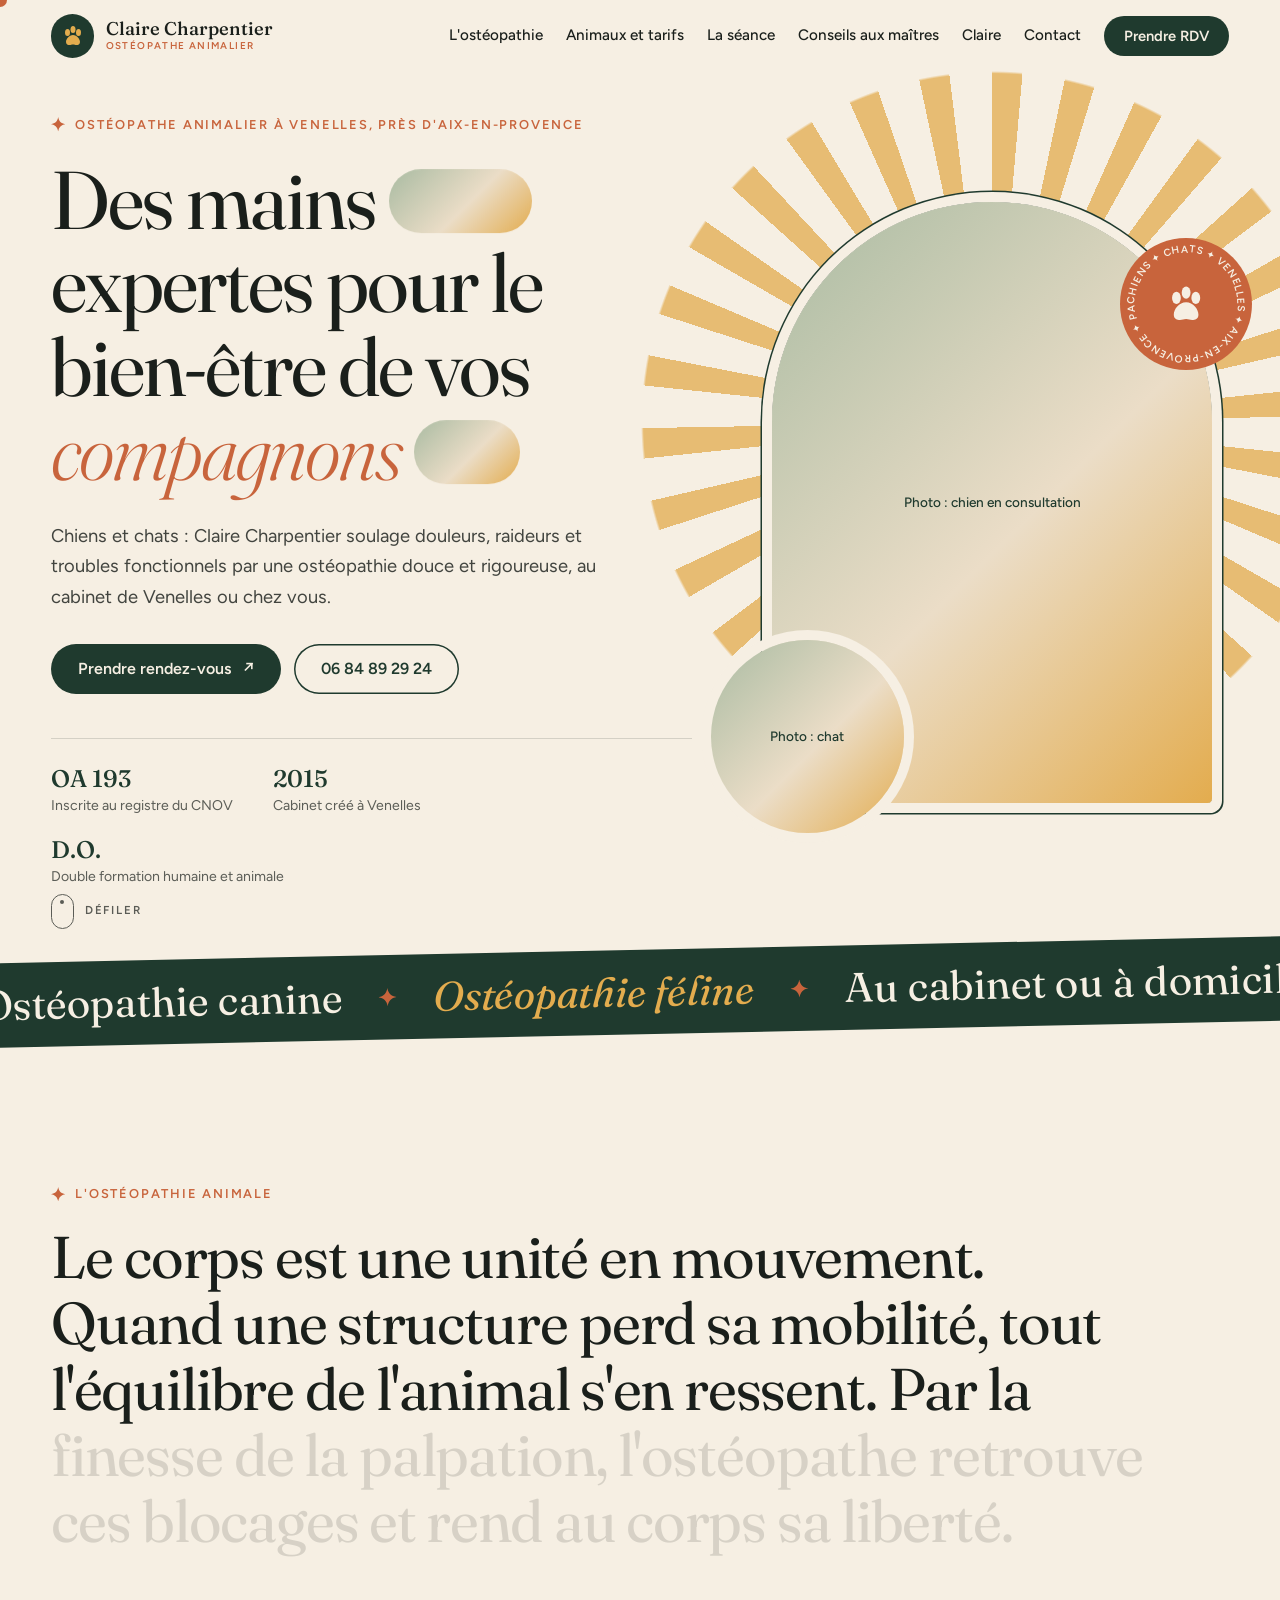
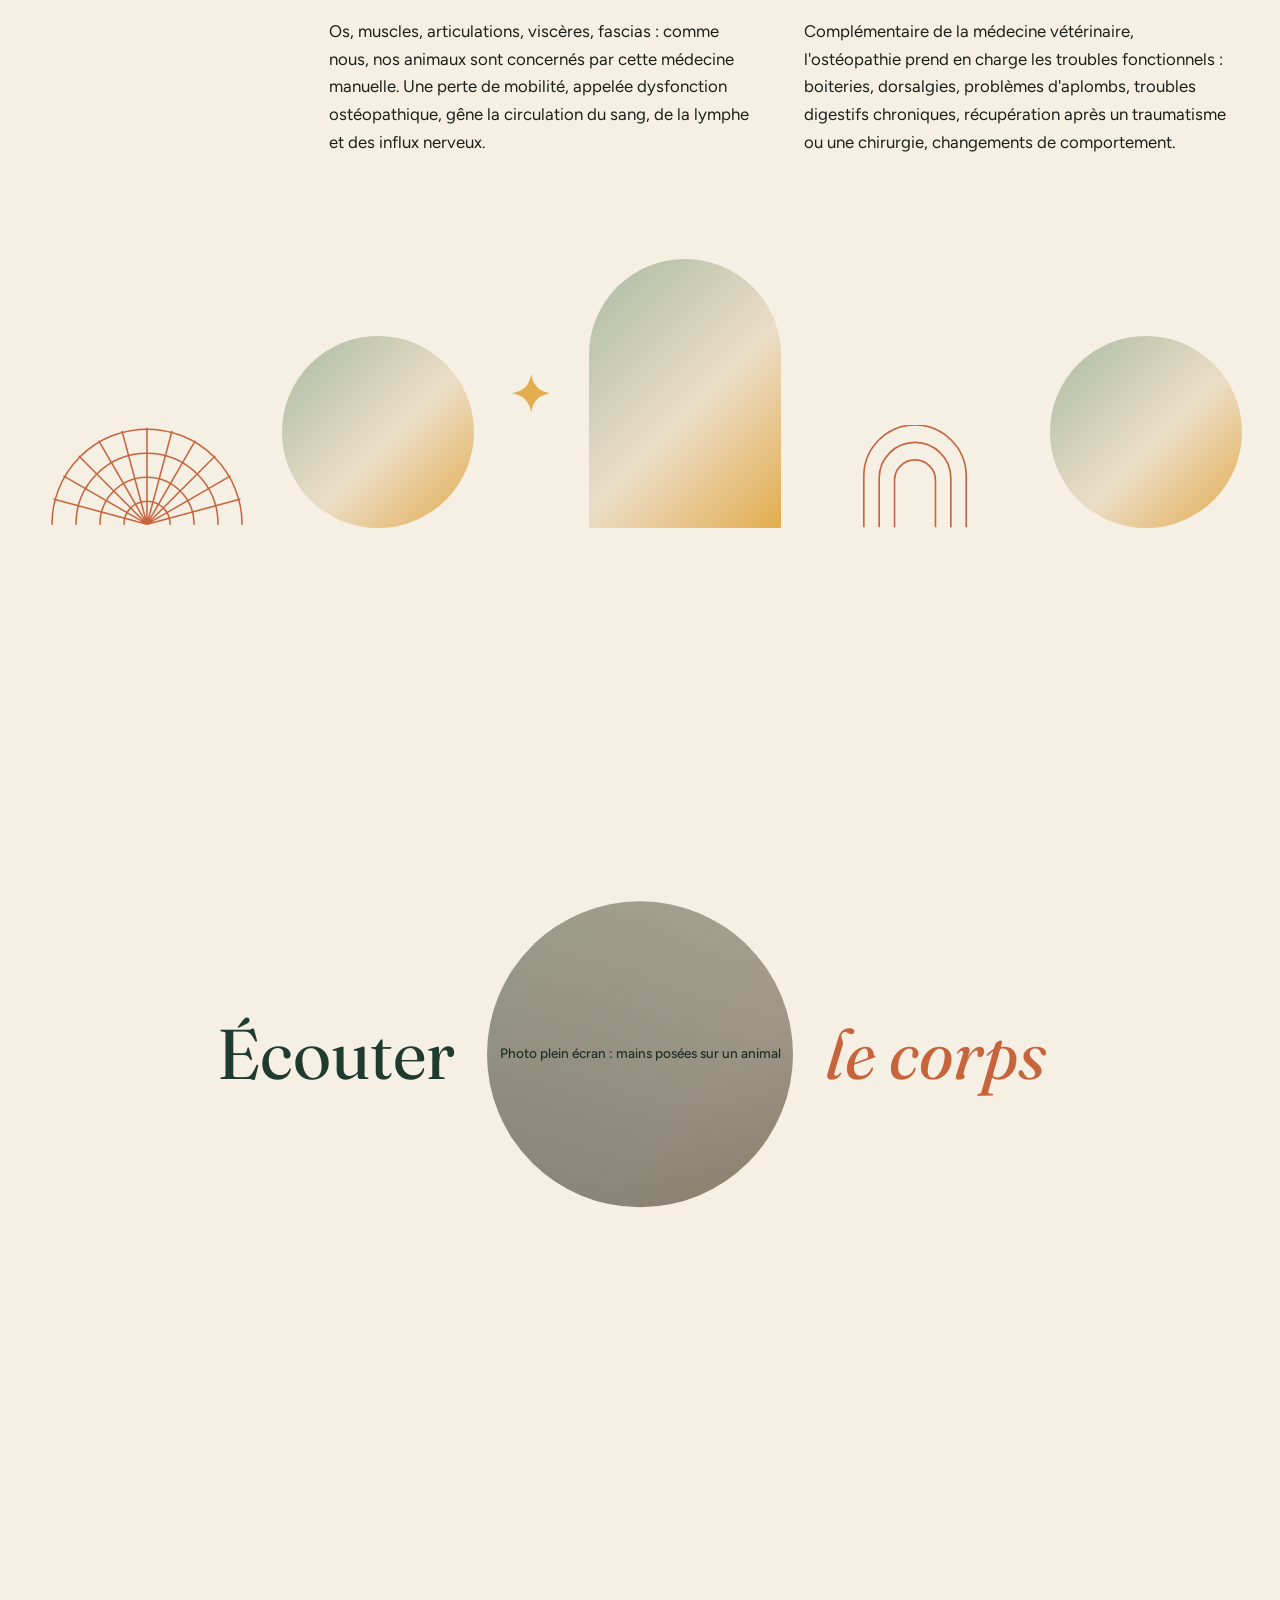
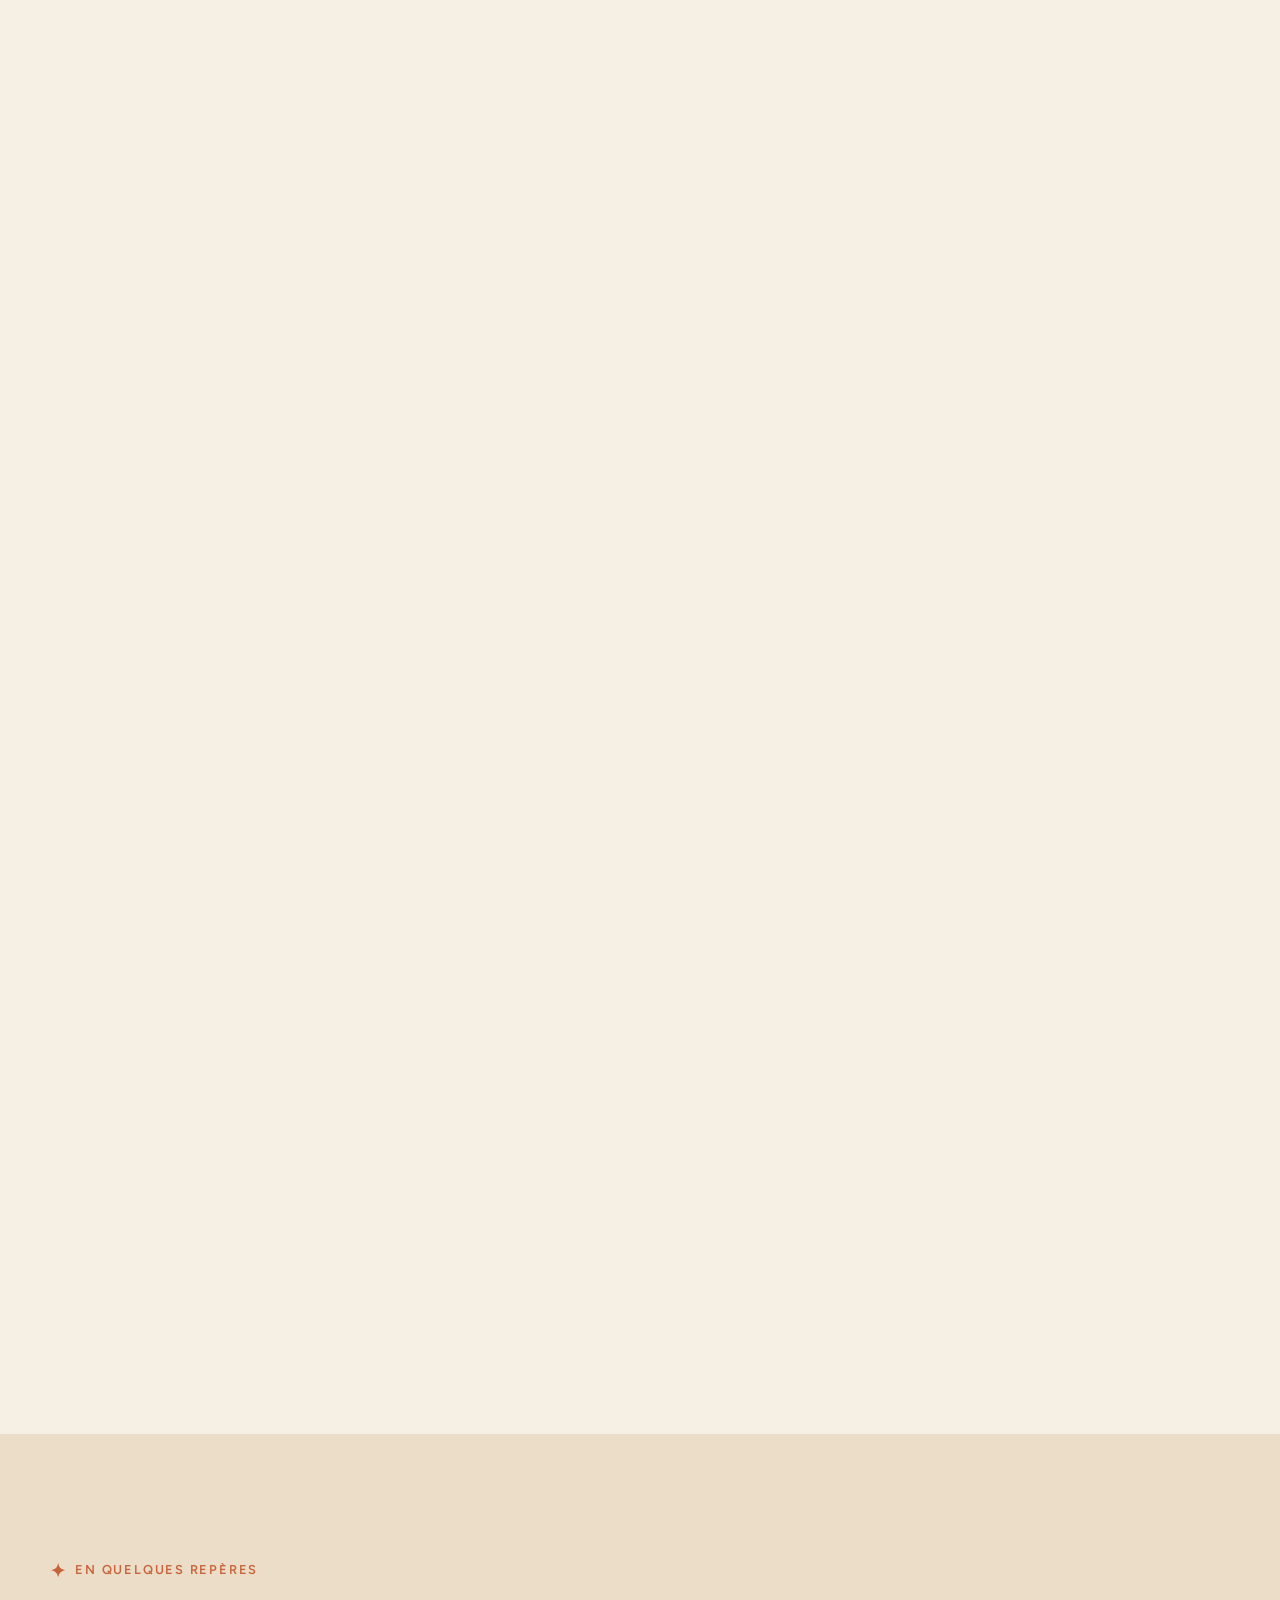
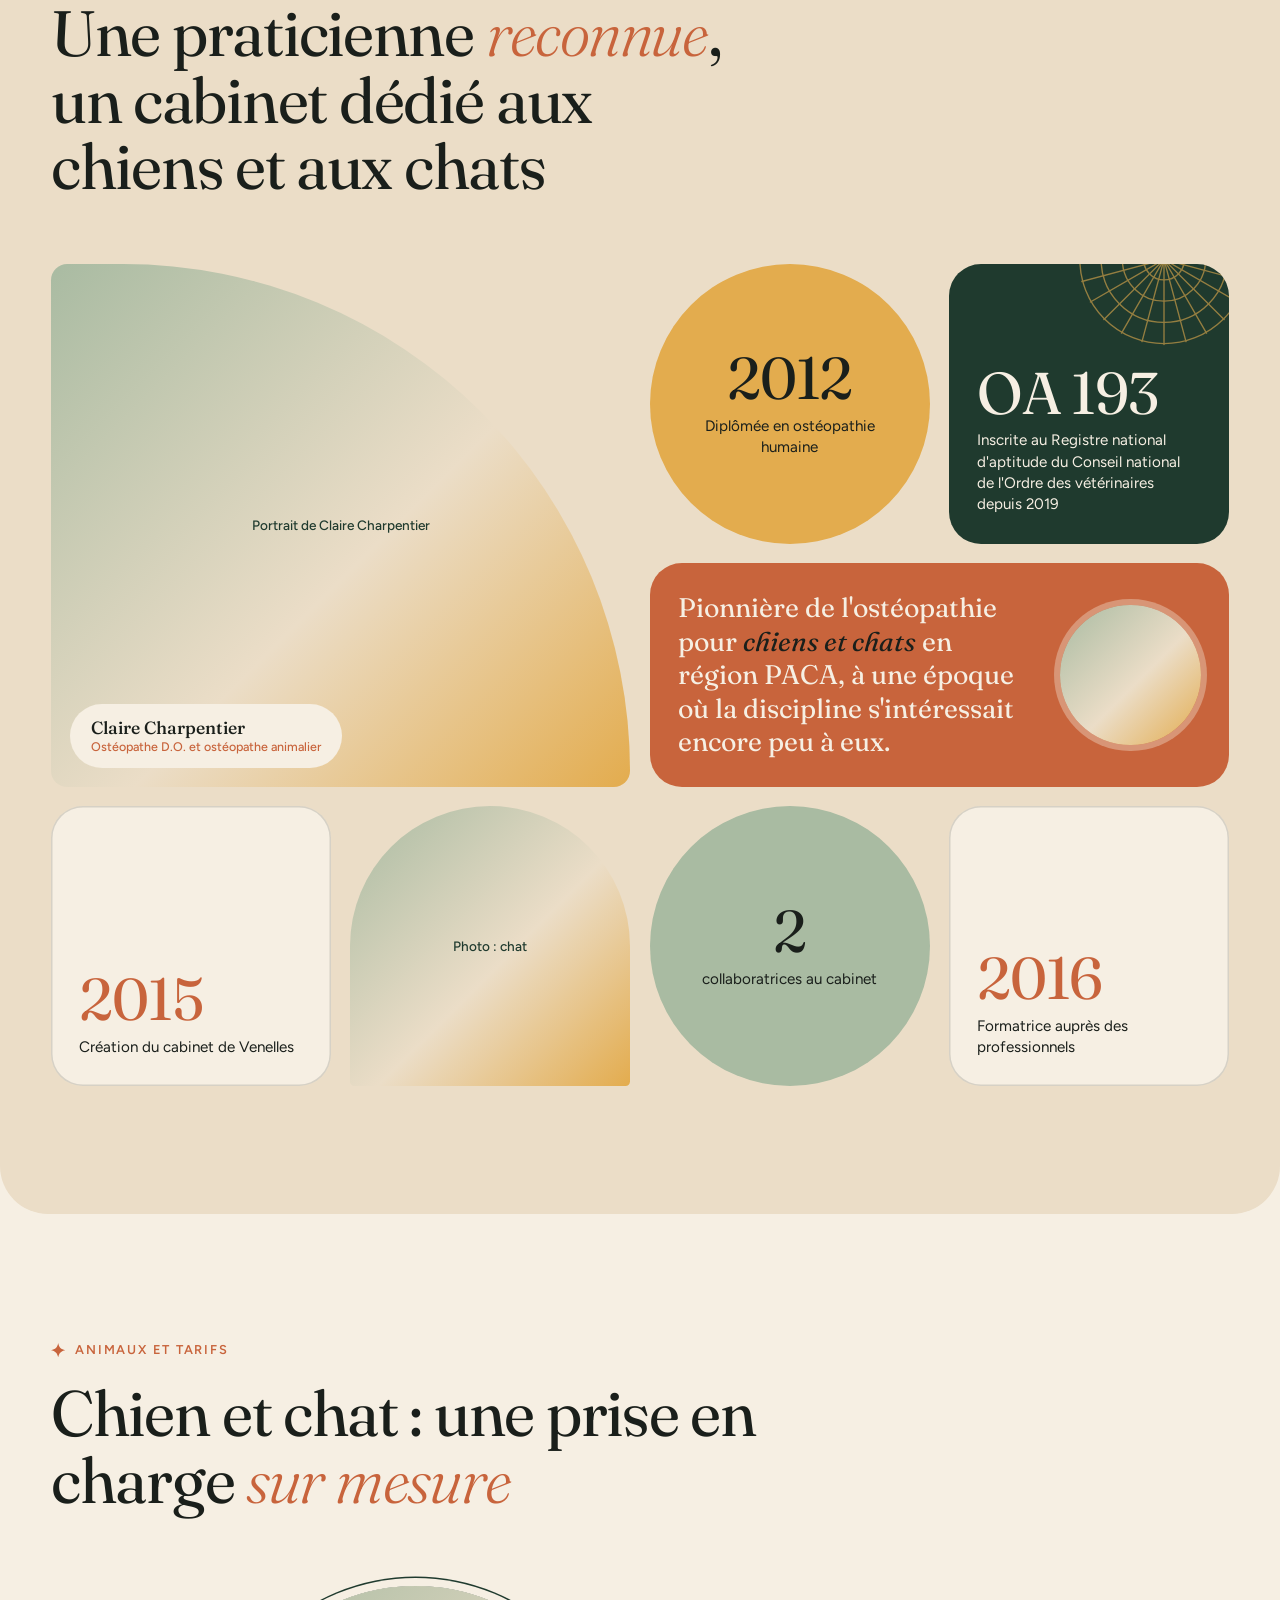
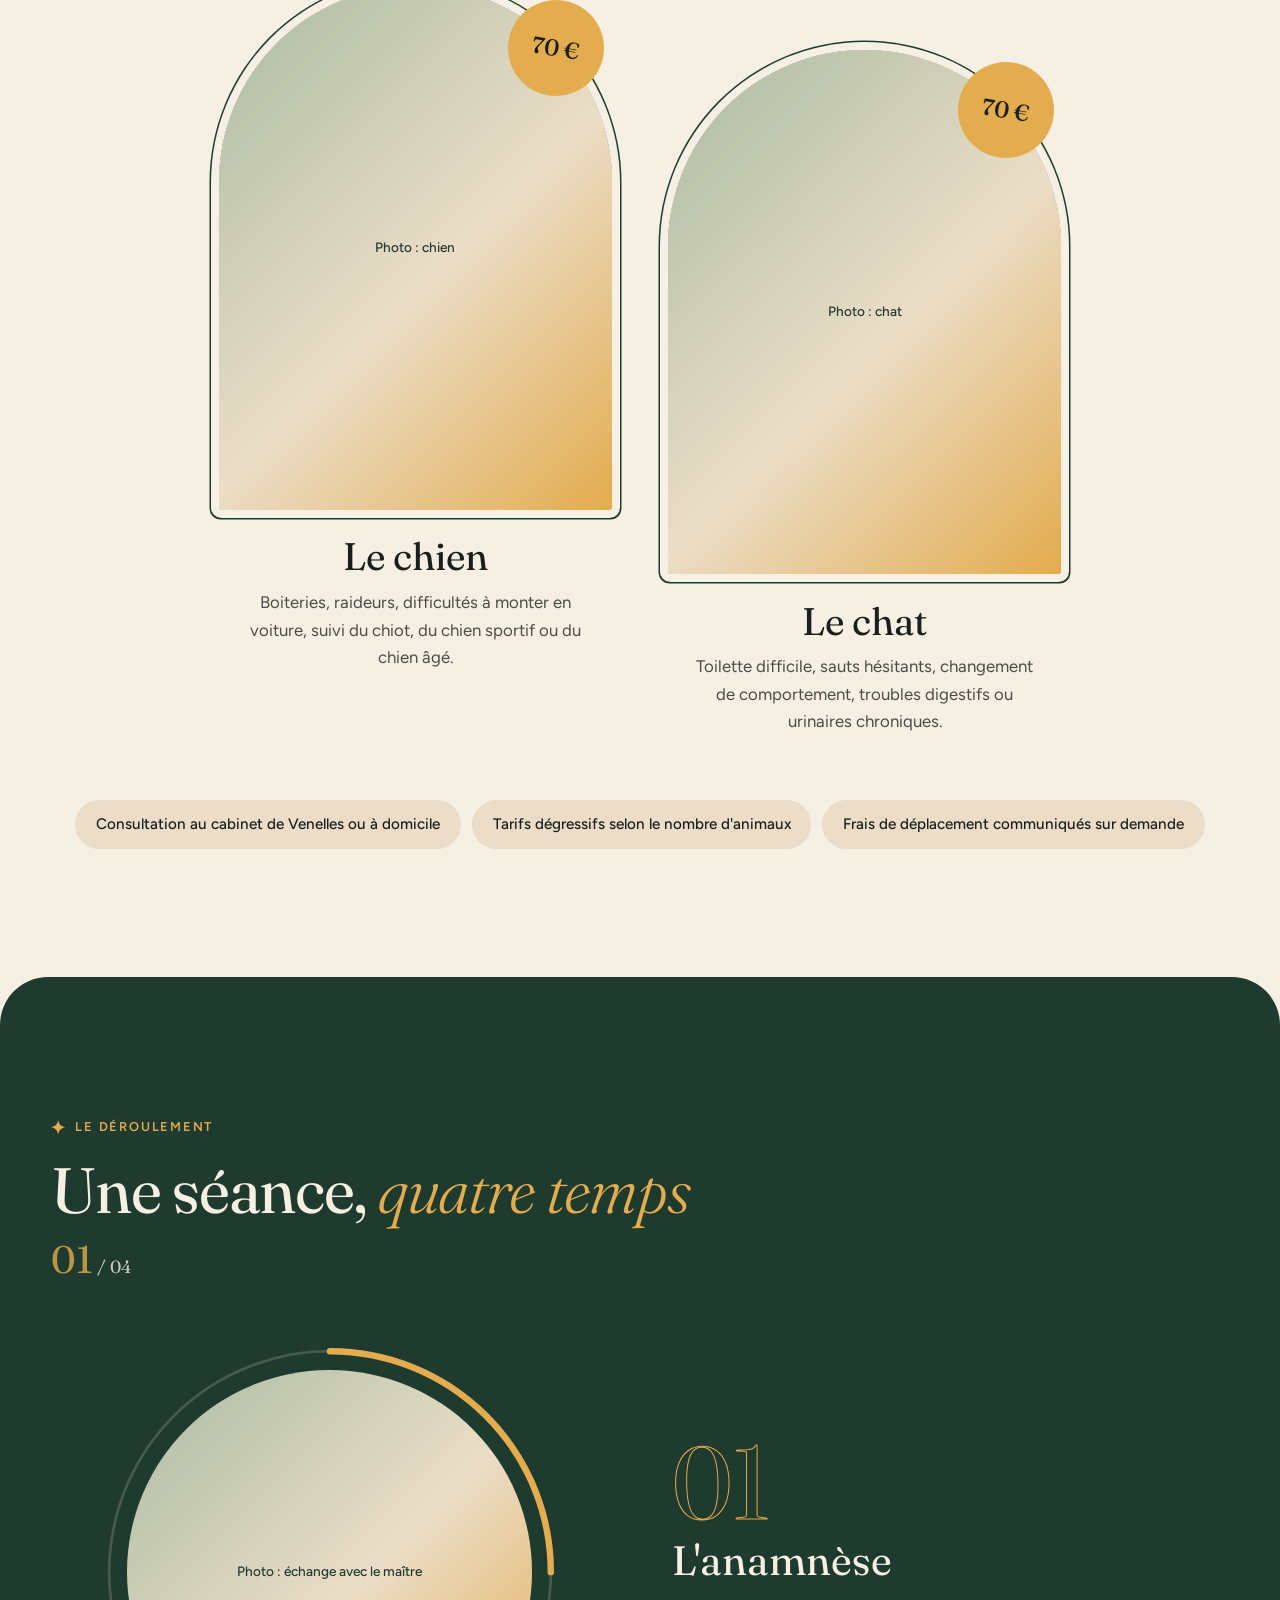
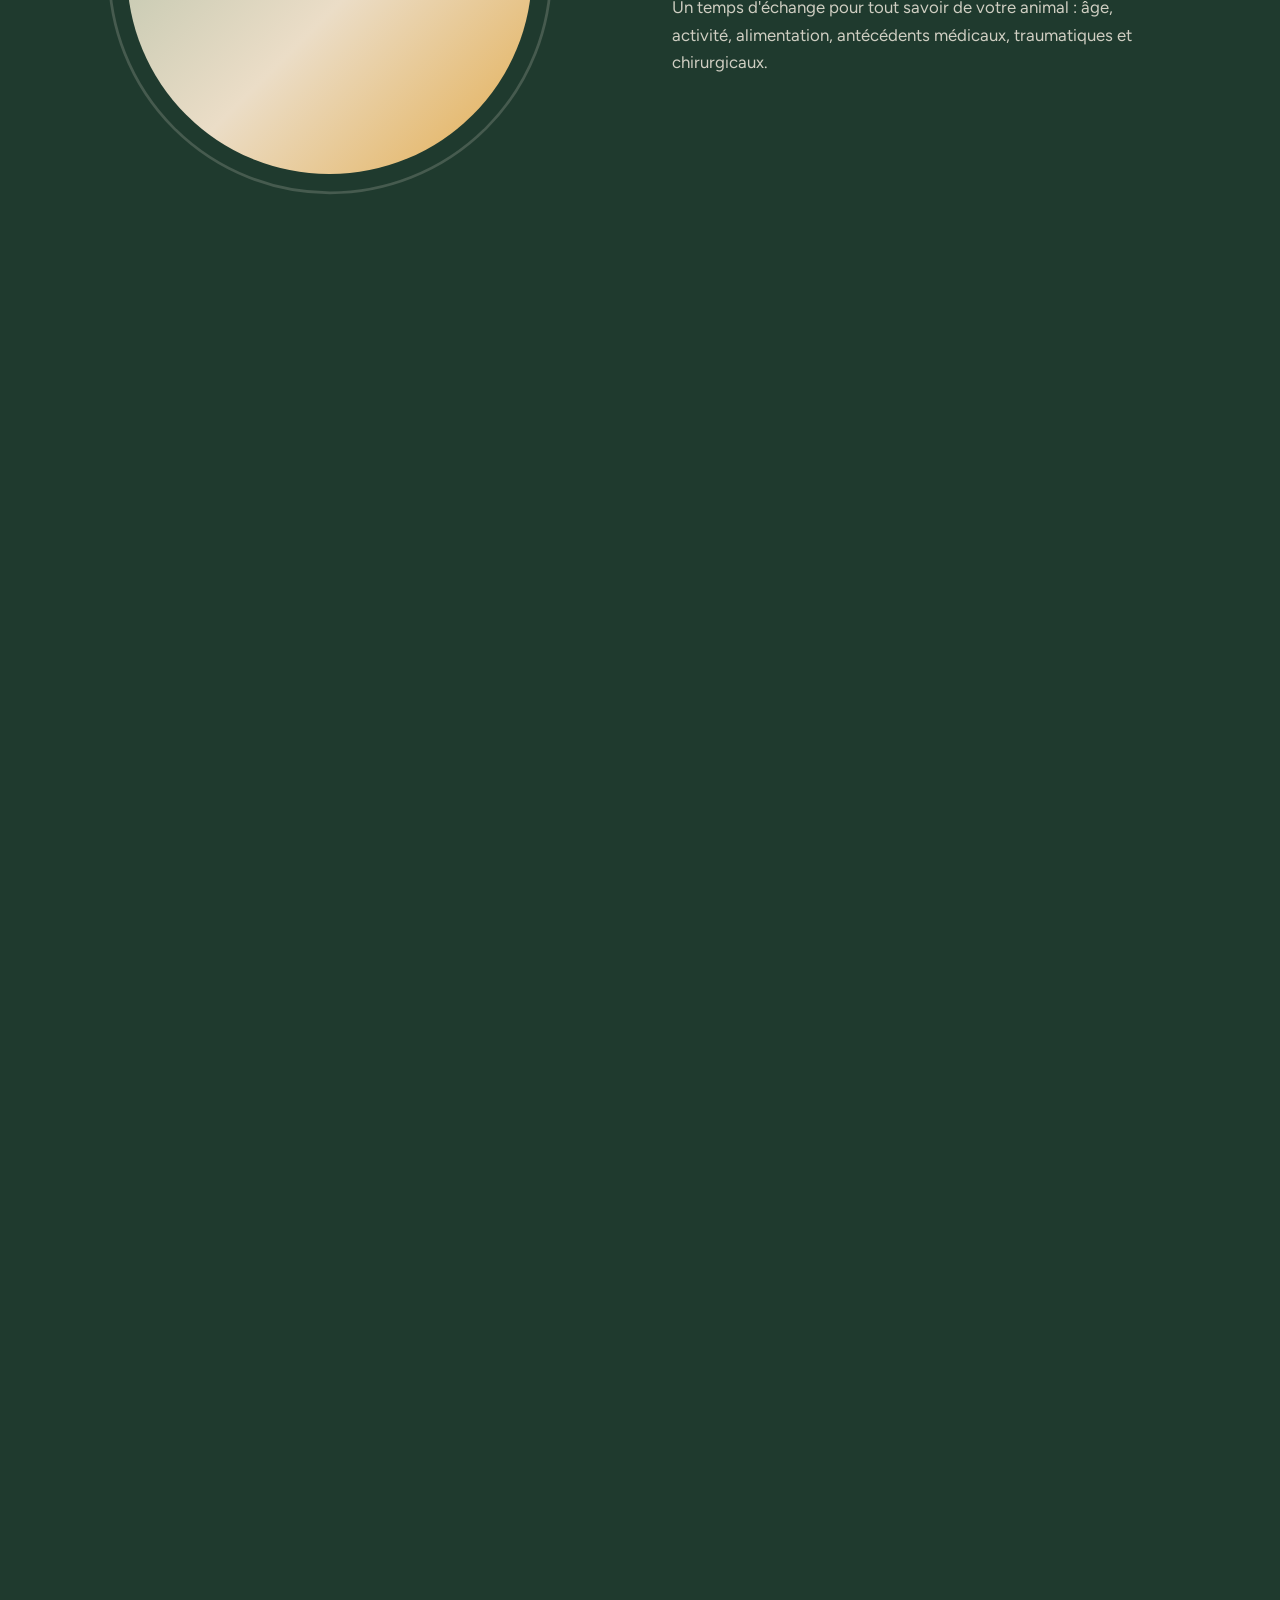
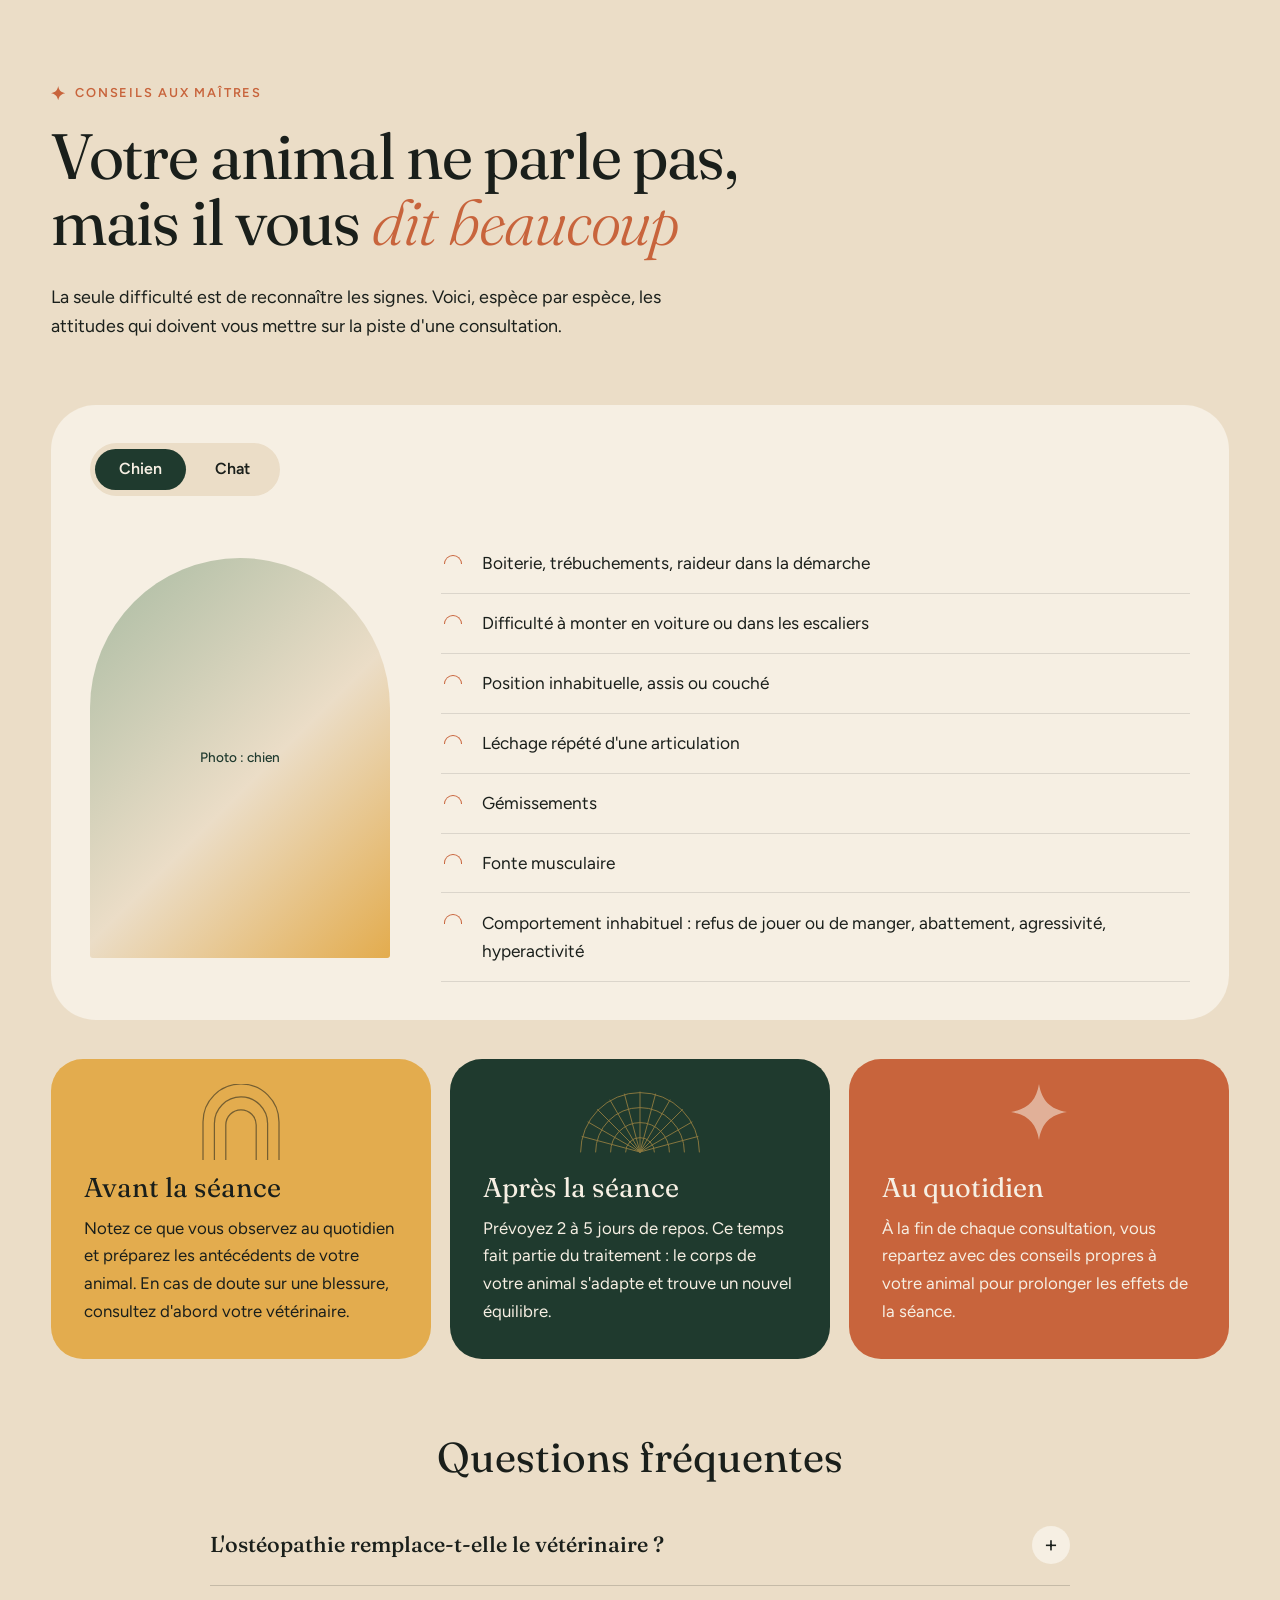
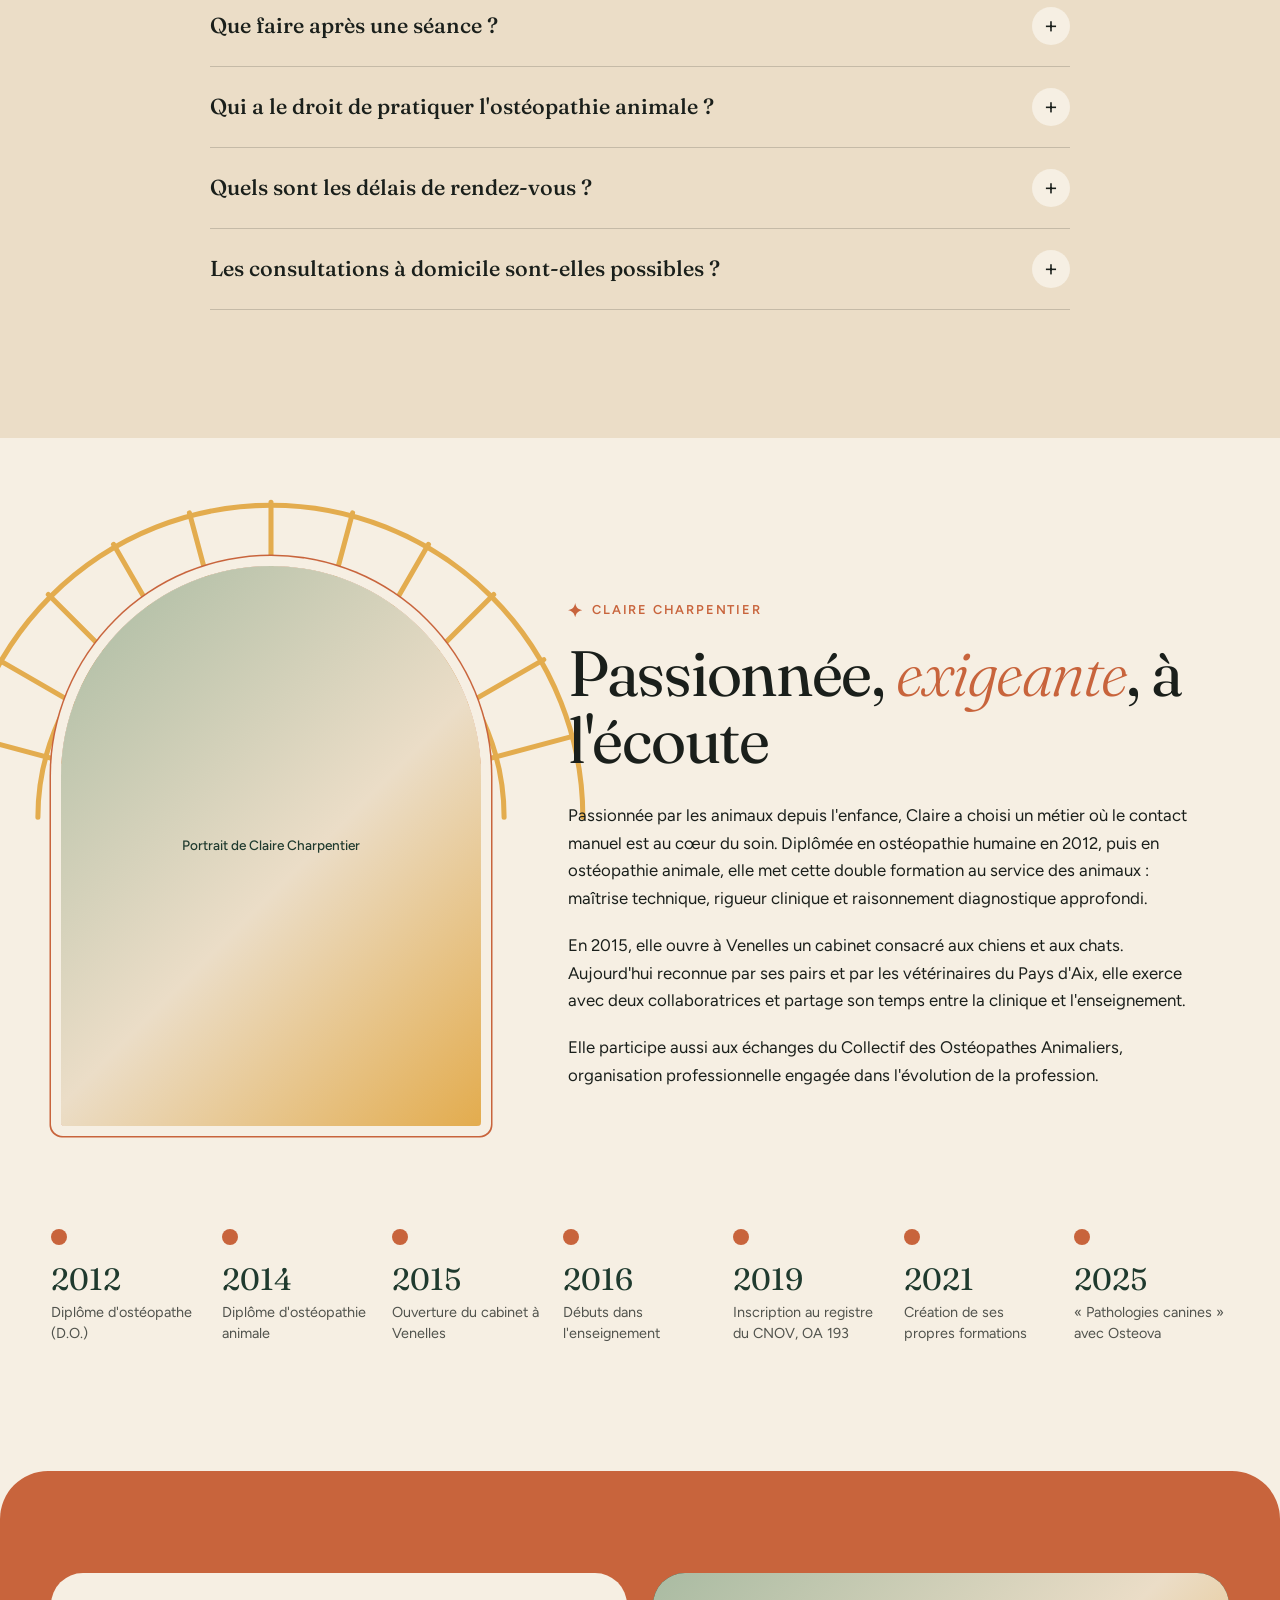
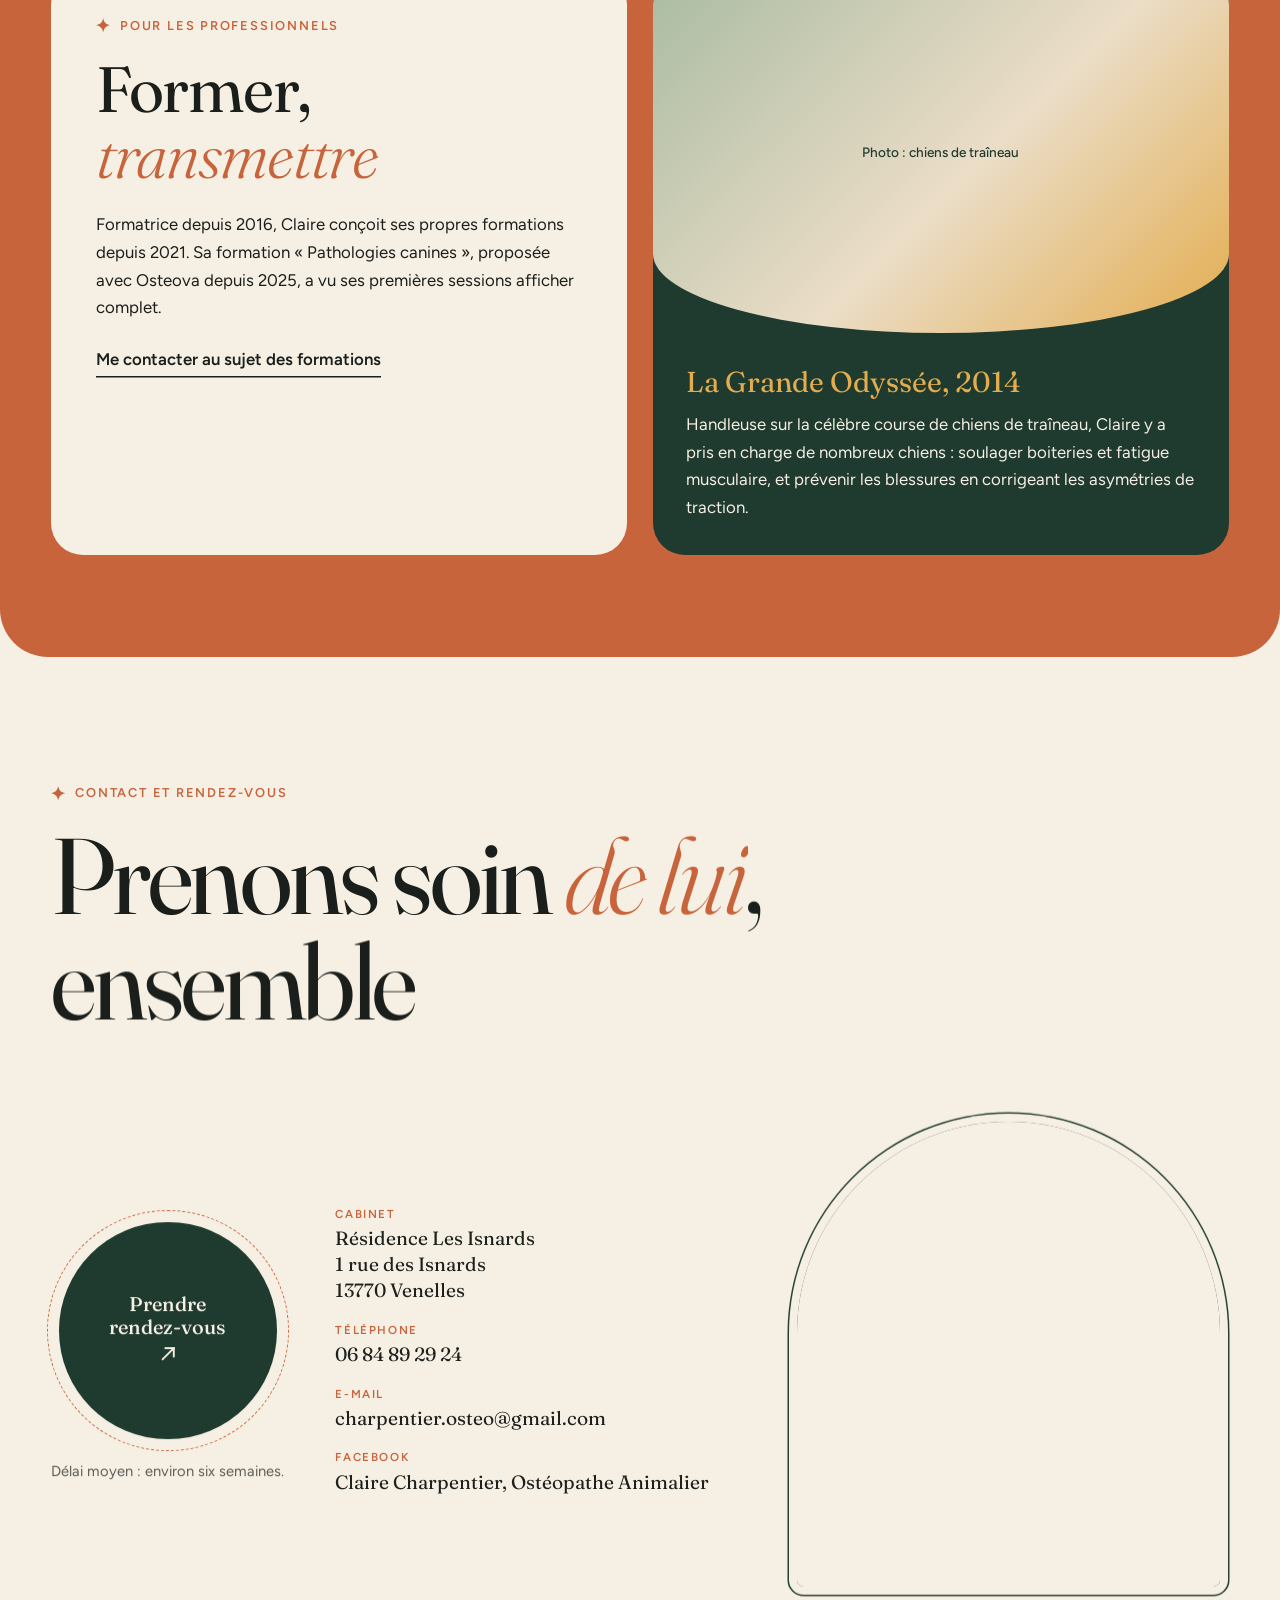
==== commit ed353cb2: "Retire tout le contenu lié aux chevaux (cabinet chiens et chats) Co-Authored-By: Claude Fable 5.2 <n" ====
--- a/index.html
+++ b/index.html
@@ -4,7 +4,7 @@
 <meta charset="utf-8">
 <meta name="viewport" content="width=device-width, initial-scale=1">
 <title>Ostéopathe animalier à Venelles et Aix-en-Provence | Claire Charpentier</title>
-<meta name="description" content="Claire Charpentier, ostéopathe animalier (OA 193) à Venelles près d'Aix-en-Provence. Ostéopathie pour chiens, chats et chevaux, au cabinet ou à domicile. Conseils aux maîtres et prise de rendez-vous en ligne.">
+<meta name="description" content="Claire Charpentier, ostéopathe animalier (OA 193) à Venelles près d'Aix-en-Provence. Ostéopathie pour chiens et chats, au cabinet ou à domicile. Conseils aux maîtres et prise de rendez-vous en ligne.">
 <link rel="canonical" href="https://osteopathe-canin-equin-felin.fr/">
 <meta name="robots" content="index,follow">
 <meta name="theme-color" content="#1F3A2E">
@@ -12,7 +12,7 @@
 <meta property="og:locale" content="fr_FR">
 <meta property="og:site_name" content="Claire Charpentier, ostéopathe animalier">
 <meta property="og:title" content="Ostéopathe animalier à Venelles et Aix-en-Provence | Claire Charpentier">
-<meta property="og:description" content="Ostéopathie pour chiens, chats et chevaux à Venelles, près d'Aix-en-Provence. Cabinet spécialisé depuis 2015.">
+<meta property="og:description" content="Ostéopathie pour chiens et chats à Venelles, près d'Aix-en-Provence. Cabinet spécialisé depuis 2015.">
 <meta property="og:url" content="https://osteopathe-canin-equin-felin.fr/">
 <meta property="og:image" content="https://osteopathe-canin-equin-felin.fr/assets/img/partage.jpg">
 <meta name="twitter:card" content="summary_large_image">
@@ -31,11 +31,11 @@
       "@type": "LocalBusiness",
       "@id": "https://osteopathe-canin-equin-felin.fr/#cabinet",
       "name": "Claire Charpentier, ostéopathe animalier",
-      "description": "Cabinet d'ostéopathie animale à Venelles : chiens, chats et chevaux. Consultations au cabinet et à domicile autour d'Aix-en-Provence.",
+      "description": "Cabinet d'ostéopathie animale à Venelles, spécialisé chiens et chats. Consultations au cabinet et à domicile autour d'Aix-en-Provence.",
       "url": "https://osteopathe-canin-equin-felin.fr/",
       "telephone": "+33684892924",
       "email": "charpentier.osteo@gmail.com",
-      "priceRange": "70 € à 100 €",
+      "priceRange": "70 €",
       "image": "https://osteopathe-canin-equin-felin.fr/assets/img/partage.jpg",
       "address": {
         "@type": "PostalAddress",
@@ -124,7 +124,7 @@
         <span class="eyebrow hero__eyebrow"><svg><use href="#losange"/></svg>Ostéopathe animalier à Venelles, près d'Aix-en-Provence</span>
         <span class="hero__title" id="heroTitle">Des mains <span class="pill ph"><img src="https://images.unsplash.com/photo-1548199973-03cce0bbc87b?auto=format&amp;fit=crop&amp;w=300&amp;h=140&amp;q=75" alt="" width="300" height="140" onerror="this.remove()"></span> expertes pour le bien-être de vos <em>compagnons</em> <span class="pill ph pill--b"><img src="https://images.unsplash.com/photo-1573865526739-10659fec78a5?auto=format&amp;fit=crop&amp;w=300&amp;h=140&amp;q=75" alt="" width="300" height="140" onerror="this.remove()"></span></span>
       </h1>
-      <p class="hero__lead" data-hero>Chiens, chats et chevaux : Claire Charpentier soulage douleurs, raideurs et troubles fonctionnels par une ostéopathie douce et rigoureuse, au cabinet de Venelles ou chez vous.</p>
+      <p class="hero__lead" data-hero>Chiens et chats : Claire Charpentier soulage douleurs, raideurs et troubles fonctionnels par une ostéopathie douce et rigoureuse, au cabinet de Venelles ou chez vous.</p>
       <div class="hero__cta" data-hero>
         <a class="btn magnet" href="https://serveur.mdsl.fr/application/cpte_internet/fiche_personnelle.php?Idusers=Z3FoZg==&amp;ForceEP=1" target="_blank" rel="noopener"><span>Prendre rendez-vous</span><i aria-hidden="true">↗</i></a>
         <a class="btn btn--ghost" href="tel:+33684892924"><span>06 84 89 29 24</span></a>
@@ -144,7 +144,7 @@
         <img src="https://images.unsplash.com/photo-1518791841217-8f162f1e1131?auto=format&amp;fit=crop&amp;w=500&amp;h=500&amp;q=75" alt="Chat suivi en ostéopathie féline" width="500" height="500" onerror="this.remove()">
       </figure>
       <div class="rot-badge" aria-hidden="true">
-        <svg viewBox="0 0 200 200"><defs><path id="cercle" d="M100 100m-78 0a78 78 0 1 1 156 0a78 78 0 1 1-156 0"/></defs><text><textPath href="#cercle">Chiens ✦ Chats ✦ Chevaux ✦ Venelles ✦ Aix-en-Provence ✦ </textPath></text></svg>
+        <svg viewBox="0 0 200 200"><defs><path id="cercle" d="M100 100m-78 0a78 78 0 1 1 156 0a78 78 0 1 1-156 0"/></defs><text><textPath href="#cercle">Chiens ✦ Chats ✦ Venelles ✦ Aix-en-Provence ✦ Pays d'Aix ✦ </textPath></text></svg>
         <svg class="rot-badge__c"><use href="#patte"/></svg>
       </div>
     </div>
@@ -155,8 +155,8 @@
 <!-- ============ BANDEAU DÉFILANT ============ -->
 <div class="marquee" aria-hidden="true">
   <div class="marquee__track">
-    <span>Ostéopathie canine</span><svg><use href="#losange"/></svg><span><em>Ostéopathie féline</em></span><svg><use href="#losange"/></svg><span>Ostéopathie équine</span><svg><use href="#losange"/></svg><span><em>Venelles</em></span><svg><use href="#losange"/></svg><span>Aix-en-Provence</span><svg><use href="#losange"/></svg>
-    <span>Ostéopathie canine</span><svg><use href="#losange"/></svg><span><em>Ostéopathie féline</em></span><svg><use href="#losange"/></svg><span>Ostéopathie équine</span><svg><use href="#losange"/></svg><span><em>Venelles</em></span><svg><use href="#losange"/></svg><span>Aix-en-Provence</span><svg><use href="#losange"/></svg>
+    <span>Ostéopathie canine</span><svg><use href="#losange"/></svg><span><em>Ostéopathie féline</em></span><svg><use href="#losange"/></svg><span>Au cabinet ou à domicile</span><svg><use href="#losange"/></svg><span><em>Venelles</em></span><svg><use href="#losange"/></svg><span>Aix-en-Provence</span><svg><use href="#losange"/></svg>
+    <span>Ostéopathie canine</span><svg><use href="#losange"/></svg><span><em>Ostéopathie féline</em></span><svg><use href="#losange"/></svg><span>Au cabinet ou à domicile</span><svg><use href="#losange"/></svg><span><em>Venelles</em></span><svg><use href="#losange"/></svg><span>Aix-en-Provence</span><svg><use href="#losange"/></svg>
   </div>
 </div>
 
@@ -176,13 +176,13 @@
       <svg class="frise__sym"><use href="#fan"/></svg>
       <figure class="round ph bw"><img src="https://images.unsplash.com/photo-1587300003388-59208cc962cb?auto=format&amp;fit=crop&amp;w=400&amp;h=400&amp;q=75" alt="" width="400" height="400" loading="lazy" onerror="this.remove()"></figure>
       <svg class="frise__sym frise__sym--s"><use href="#losange"/></svg>
-      <figure class="arch ph bw"><img src="https://images.unsplash.com/photo-1534773728080-33d31da27ae5?auto=format&amp;fit=crop&amp;w=400&amp;h=560&amp;q=75" alt="" width="400" height="560" loading="lazy" onerror="this.remove()"></figure>
+      <figure class="arch ph bw"><img src="https://images.unsplash.com/photo-1592194996308-7b43878e84a6?auto=format&amp;fit=crop&amp;w=400&amp;h=560&amp;q=75" alt="" width="400" height="560" loading="lazy" onerror="this.remove()"></figure>
       <svg class="frise__sym"><use href="#arches"/></svg>
       <figure class="round ph bw"><img src="https://images.unsplash.com/photo-1574158622682-e40e69881006?auto=format&amp;fit=crop&amp;w=400&amp;h=400&amp;q=75" alt="" width="400" height="400" loading="lazy" onerror="this.remove()"></figure>
       <svg class="frise__sym frise__sym--s"><use href="#losange"/></svg>
       <figure class="arch ph bw"><img src="https://images.unsplash.com/photo-1507146426996-ef05306b995a?auto=format&amp;fit=crop&amp;w=400&amp;h=560&amp;q=75" alt="" width="400" height="560" loading="lazy" onerror="this.remove()"></figure>
       <svg class="frise__sym"><use href="#fan"/></svg>
-      <figure class="round ph bw"><img src="https://images.unsplash.com/photo-1551884831-bbf3cdc6469e?auto=format&amp;fit=crop&amp;w=400&amp;h=400&amp;q=75" alt="" width="400" height="400" loading="lazy" onerror="this.remove()"></figure>
+      <figure class="round ph bw"><img src="https://images.unsplash.com/photo-1537151608828-ea2b11777ee8?auto=format&amp;fit=crop&amp;w=400&amp;h=400&amp;q=75" alt="" width="400" height="400" loading="lazy" onerror="this.remove()"></figure>
       <svg class="frise__sym frise__sym--s"><use href="#losange"/></svg>
       <figure class="arch ph bw"><img src="https://images.unsplash.com/photo-1495360010541-f48722b34f7d?auto=format&amp;fit=crop&amp;w=400&amp;h=560&amp;q=75" alt="" width="400" height="560" loading="lazy" onerror="this.remove()"></figure>
       <svg class="frise__sym"><use href="#arches"/></svg>
@@ -219,7 +219,7 @@
       <div class="tile tile--circle tile--ocre"><strong data-count="2012">2012</strong><span>Diplômée en ostéopathie humaine</span></div>
       <div class="tile tile--foret"><svg class="tile__fan" aria-hidden="true"><use href="#fan"/></svg><strong>OA 193</strong><span>Inscrite au Registre national d'aptitude du Conseil national de l'Ordre des vétérinaires depuis 2019</span></div>
       <div class="tile tile--wide tile--terra">
-        <p>Pionnière de l'ostéopathie pour <em>chiens et chats</em> en région PACA, à une époque où la discipline regardait surtout vers le cheval.</p>
+        <p>Pionnière de l'ostéopathie pour <em>chiens et chats</em> en région PACA, à une époque où la discipline s'intéressait encore peu à eux.</p>
         <figure class="round ph bw"><img src="https://images.unsplash.com/photo-1444212477490-ca407925329e?auto=format&amp;fit=crop&amp;w=300&amp;h=300&amp;q=75" alt="" width="300" height="300" loading="lazy" onerror="this.remove()"></figure>
       </div>
       <div class="tile tile--line"><strong data-count="2015">2015</strong><span>Création du cabinet de Venelles</span></div>
@@ -234,8 +234,8 @@
 <section class="animaux" id="animaux">
   <div class="wrap">
     <p class="eyebrow" data-reveal><svg><use href="#losange"/></svg>Animaux et tarifs</p>
-    <h2 class="h2" data-split>Chien, chat, cheval : une prise en charge <em>sur mesure</em></h2>
-    <div class="animaux__grid">
+    <h2 class="h2" data-split>Chien et chat : une prise en charge <em>sur mesure</em></h2>
+    <div class="animaux__grid animaux__grid--2">
       <article class="espece" data-reveal>
         <figure class="arch ph bw" data-label="Photo : chien" data-cursor="Chien"><img src="https://images.unsplash.com/photo-1561037404-61cd46aa615b?auto=format&amp;fit=crop&amp;w=700&amp;h=940&amp;q=75" alt="Ostéopathie canine : chien suivi au cabinet de Venelles" width="700" height="940" loading="lazy" onerror="this.remove()"></figure>
         <span class="espece__prix">70 €</span>
@@ -247,12 +247,6 @@
         <span class="espece__prix">70 €</span>
         <h3>Le chat</h3>
         <p>Toilette difficile, sauts hésitants, changement de comportement, troubles digestifs ou urinaires chroniques.</p>
-      </article>
-      <article class="espece" data-reveal>
-        <figure class="arch ph bw" data-label="Photo : cheval" data-cursor="Cheval"><img src="https://images.unsplash.com/photo-1553284965-83fd3e82fa5a?auto=format&amp;fit=crop&amp;w=700&amp;h=940&amp;q=75" alt="Ostéopathie équine : cheval suivi en région PACA" width="700" height="940" loading="lazy" onerror="this.remove()"></figure>
-        <span class="espece__prix">100 €</span>
-        <h3>Le cheval</h3>
-        <p>Défenses au travail, refus d'allures, sensibilité au sanglage, baisse de performance inexpliquée.</p>
       </article>
     </div>
     <ul class="animaux__notes" data-reveal>
@@ -300,7 +294,6 @@
       <div class="tabs__list" role="tablist" aria-label="Signes par espèce">
         <button role="tab" id="tab-chien" aria-controls="p-chien" aria-selected="true">Chien</button>
         <button role="tab" id="tab-chat" aria-controls="p-chat" aria-selected="false" tabindex="-1">Chat</button>
-        <button role="tab" id="tab-cheval" aria-controls="p-cheval" aria-selected="false" tabindex="-1">Cheval</button>
       </div>
       <div class="tabs__panel" role="tabpanel" id="p-chien" aria-labelledby="tab-chien">
         <figure class="arch ph bw" data-label="Photo : chien"><img src="https://images.unsplash.com/photo-1534361960057-19889db9621e?auto=format&amp;fit=crop&amp;w=600&amp;h=800&amp;q=75" alt="Signes d'alerte chez le chien" width="600" height="800" loading="lazy" onerror="this.remove()"></figure>
@@ -324,18 +317,6 @@
           <li>Léchage répété d'une articulation</li>
           <li>Fonte musculaire</li>
           <li>Comportement inhabituel : refus de jouer ou de manger, abattement, agressivité, hyperactivité</li>
-        </ul>
-      </div>
-      <div class="tabs__panel" role="tabpanel" id="p-cheval" aria-labelledby="tab-cheval" hidden>
-        <figure class="arch ph bw" data-label="Photo : cheval"><img src="https://images.unsplash.com/photo-1534773728080-33d31da27ae5?auto=format&amp;fit=crop&amp;w=600&amp;h=800&amp;q=75" alt="Signes d'alerte chez le cheval" width="600" height="800" loading="lazy" onerror="this.remove()"></figure>
-        <ul class="signes">
-          <li>Boiterie, foulée raccourcie, pied qui traîne</li>
-          <li>Refus du mors, de la selle ou du cavalier</li>
-          <li>Refus de certaines allures, changement de pied difficile au galop</li>
-          <li>Port anormal de la tête, de l'encolure ou de la queue</li>
-          <li>Sensibilité au toucher, au sanglage ou au pansage</li>
-          <li>Baisse inexpliquée des performances</li>
-          <li>Incurvation difficile d'un côté, cheval qui se traverse</li>
         </ul>
       </div>
     </div>
--- a/assets/css/style.css
+++ b/assets/css/style.css
@@ -209,6 +209,7 @@
 /* ---------- Animaux ---------- */
 .animaux{padding:clamp(5rem,10vw,9rem) 0}
 .animaux__grid{display:grid;grid-template-columns:repeat(3,minmax(0,1fr));gap:clamp(1.2rem,3vw,3rem);margin-top:clamp(2.5rem,5vw,4.5rem)}
+.animaux__grid--2{grid-template-columns:repeat(2,minmax(0,1fr));max-width:860px;margin-inline:auto}
 .espece{position:relative;text-align:center}
 .espece--mid{margin-top:clamp(0rem,5vw,4.5rem)}
 .espece figure{aspect-ratio:3/4;box-shadow:0 0 0 8px var(--creme),0 0 0 9.5px var(--foret);margin:9px}
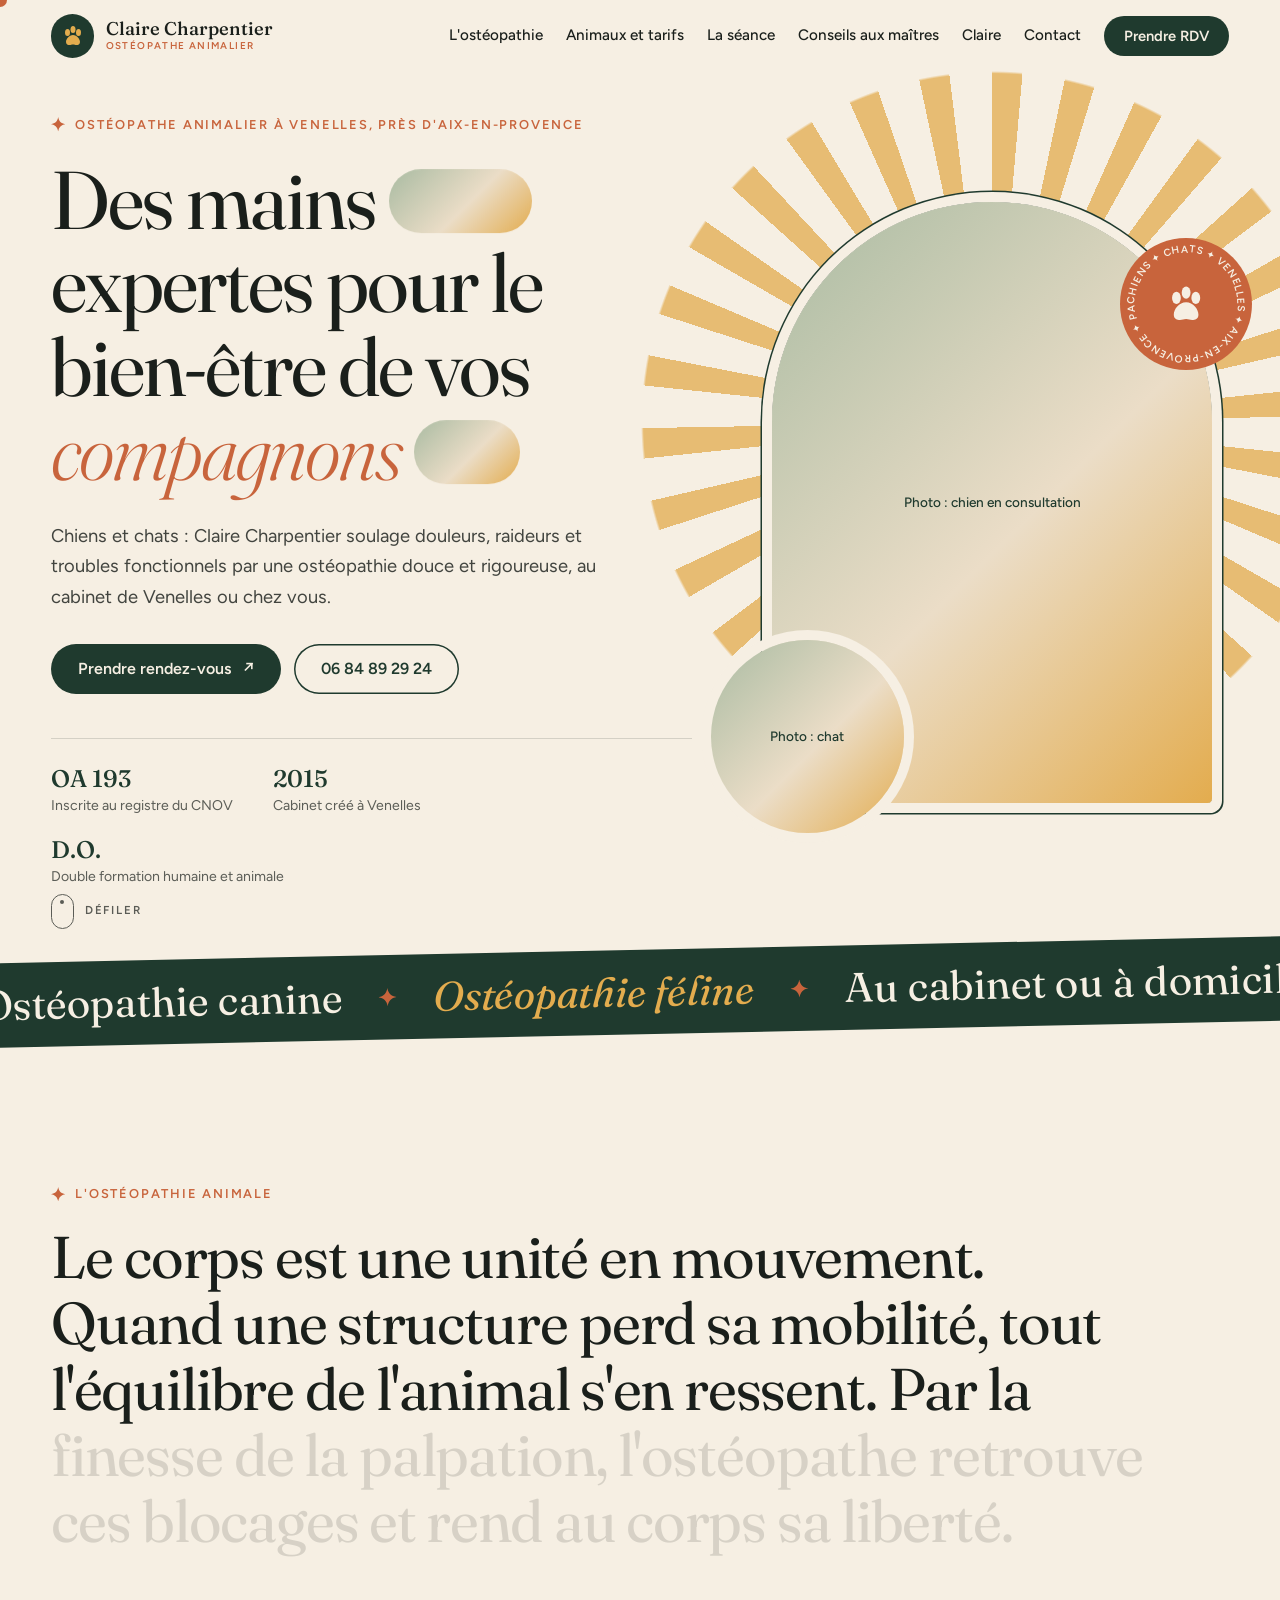
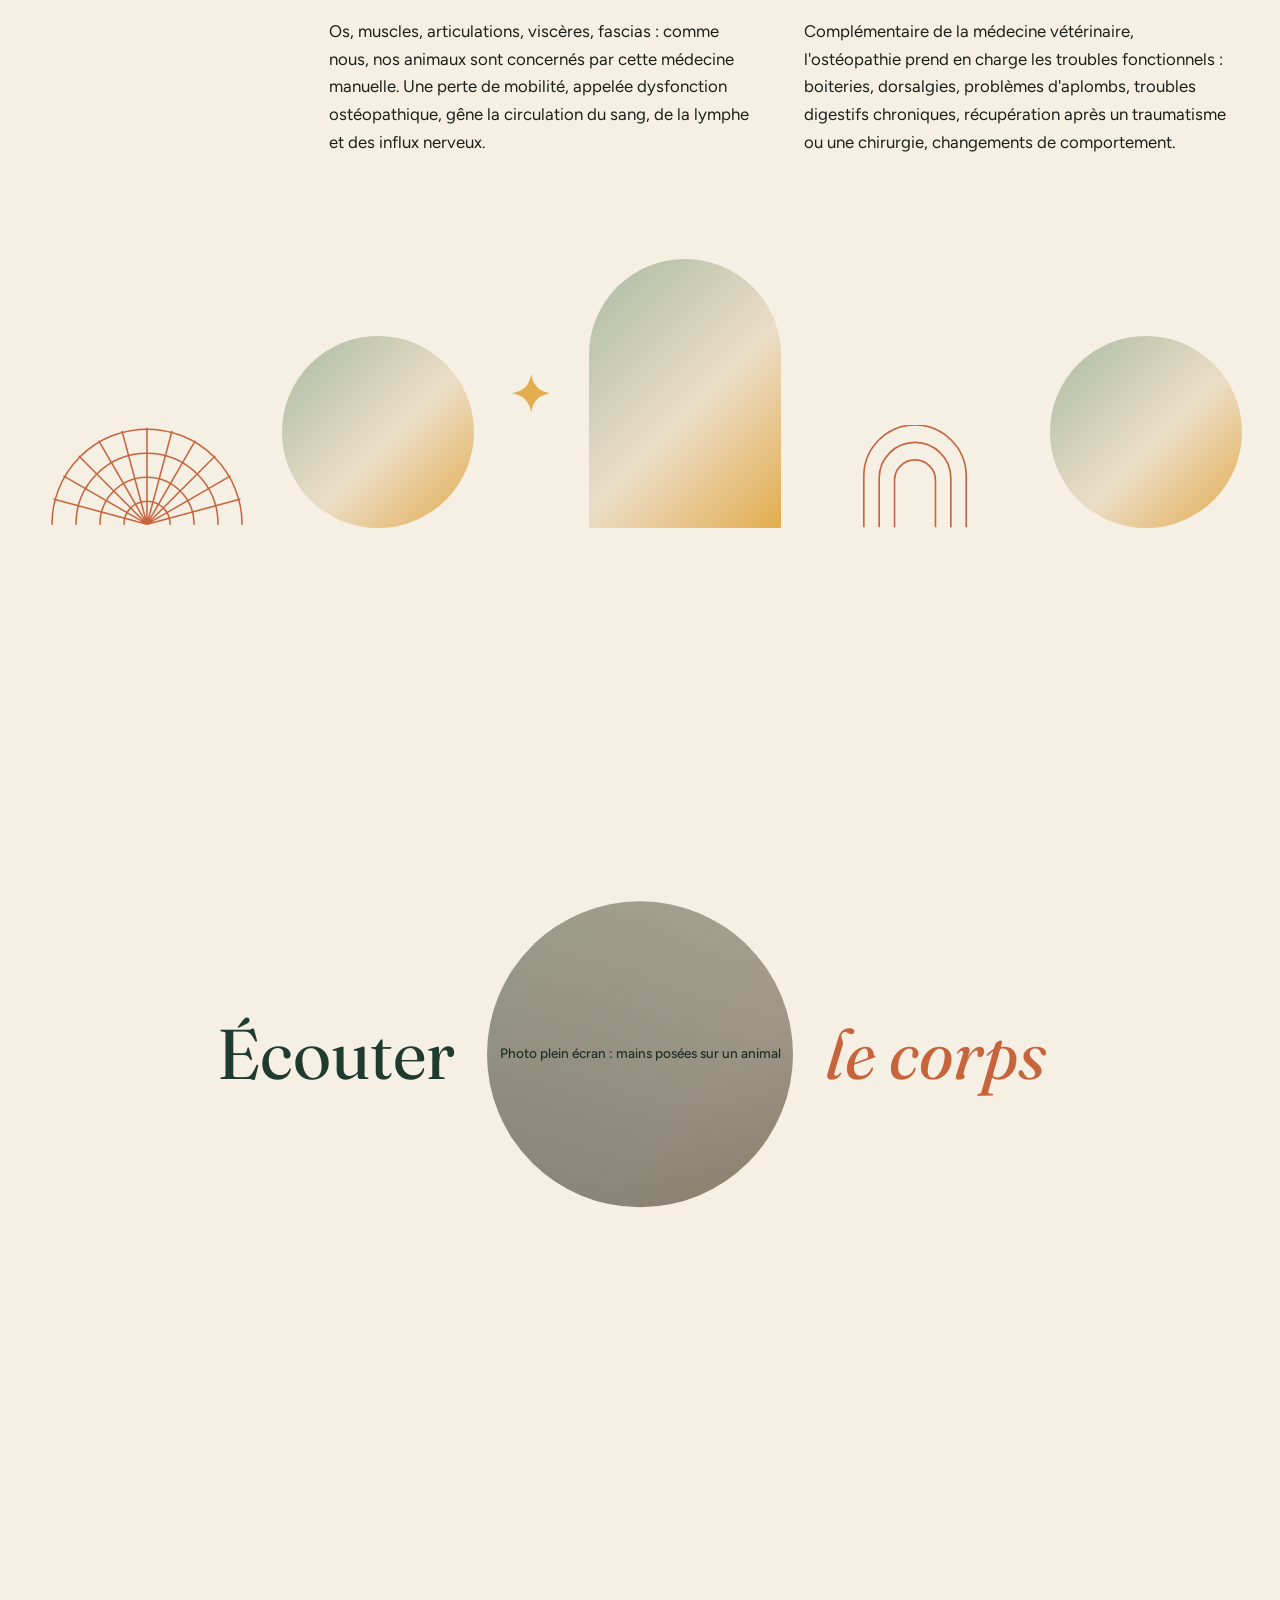
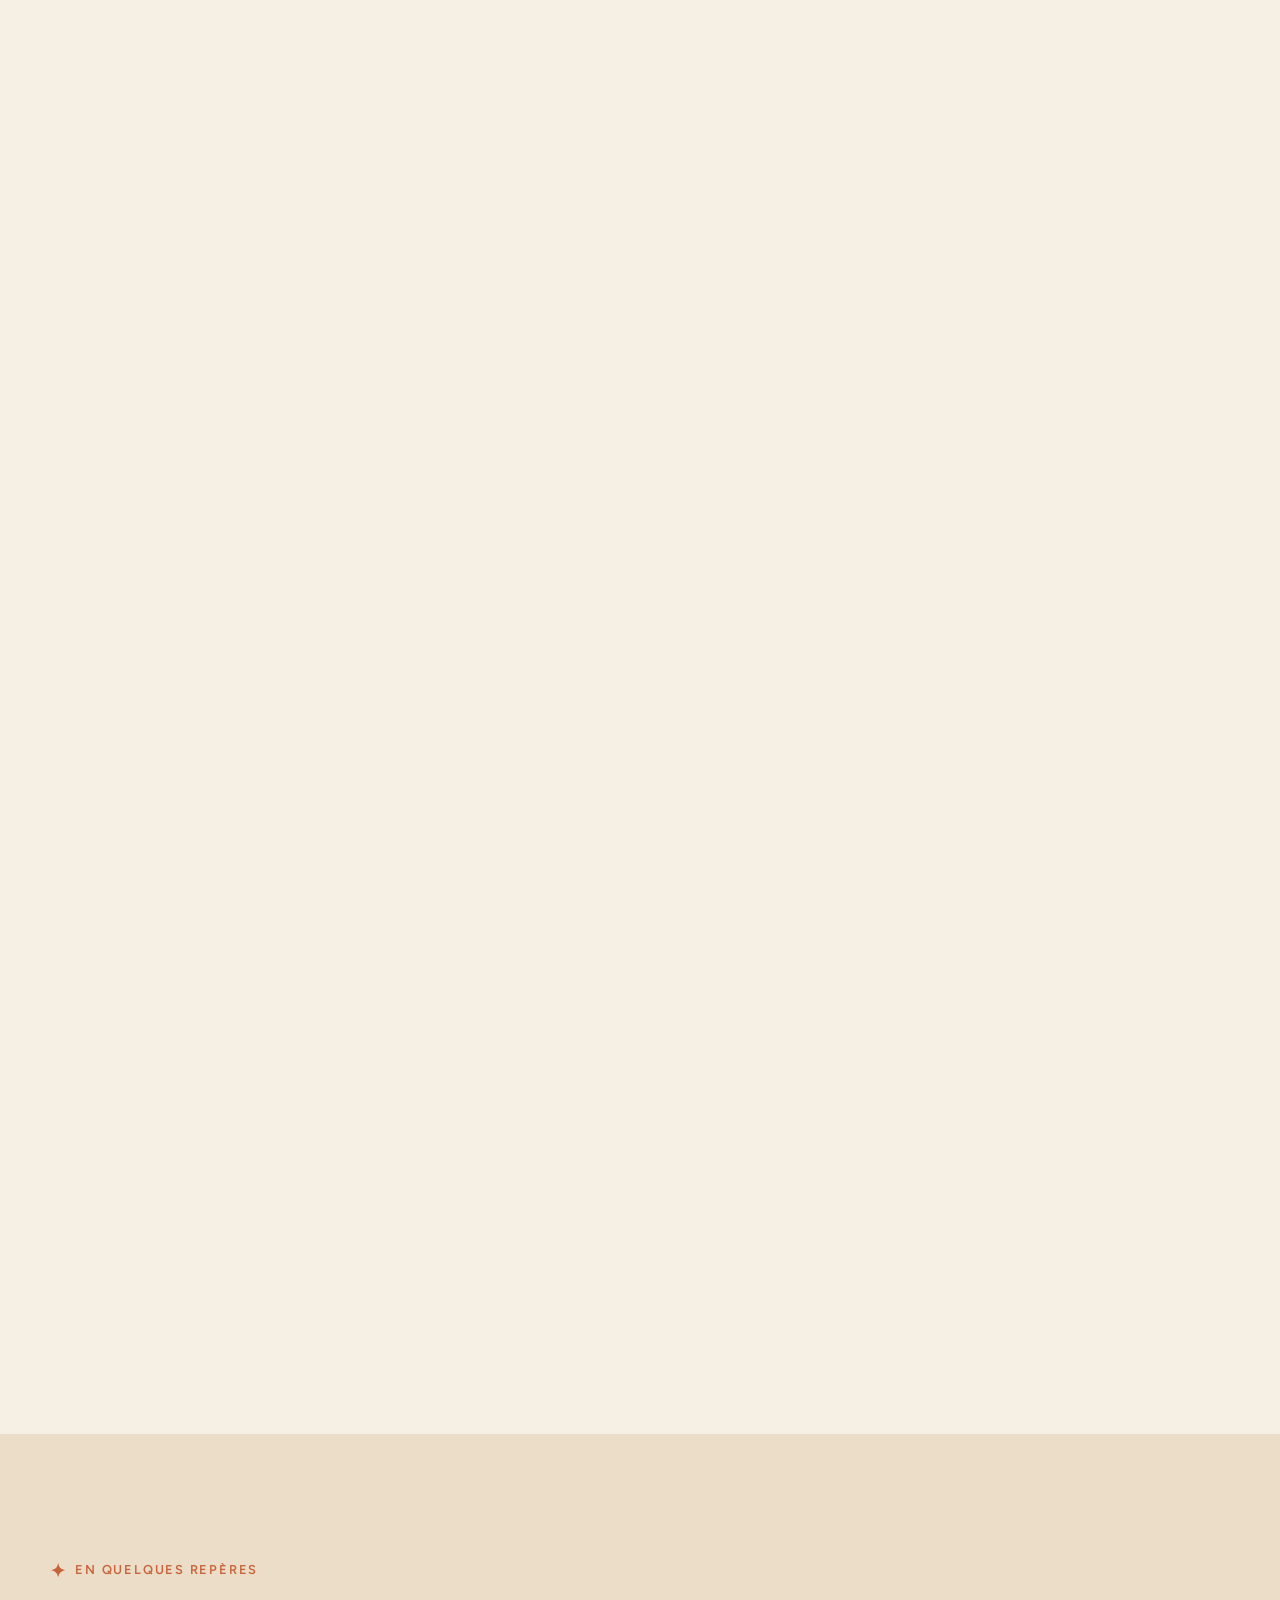
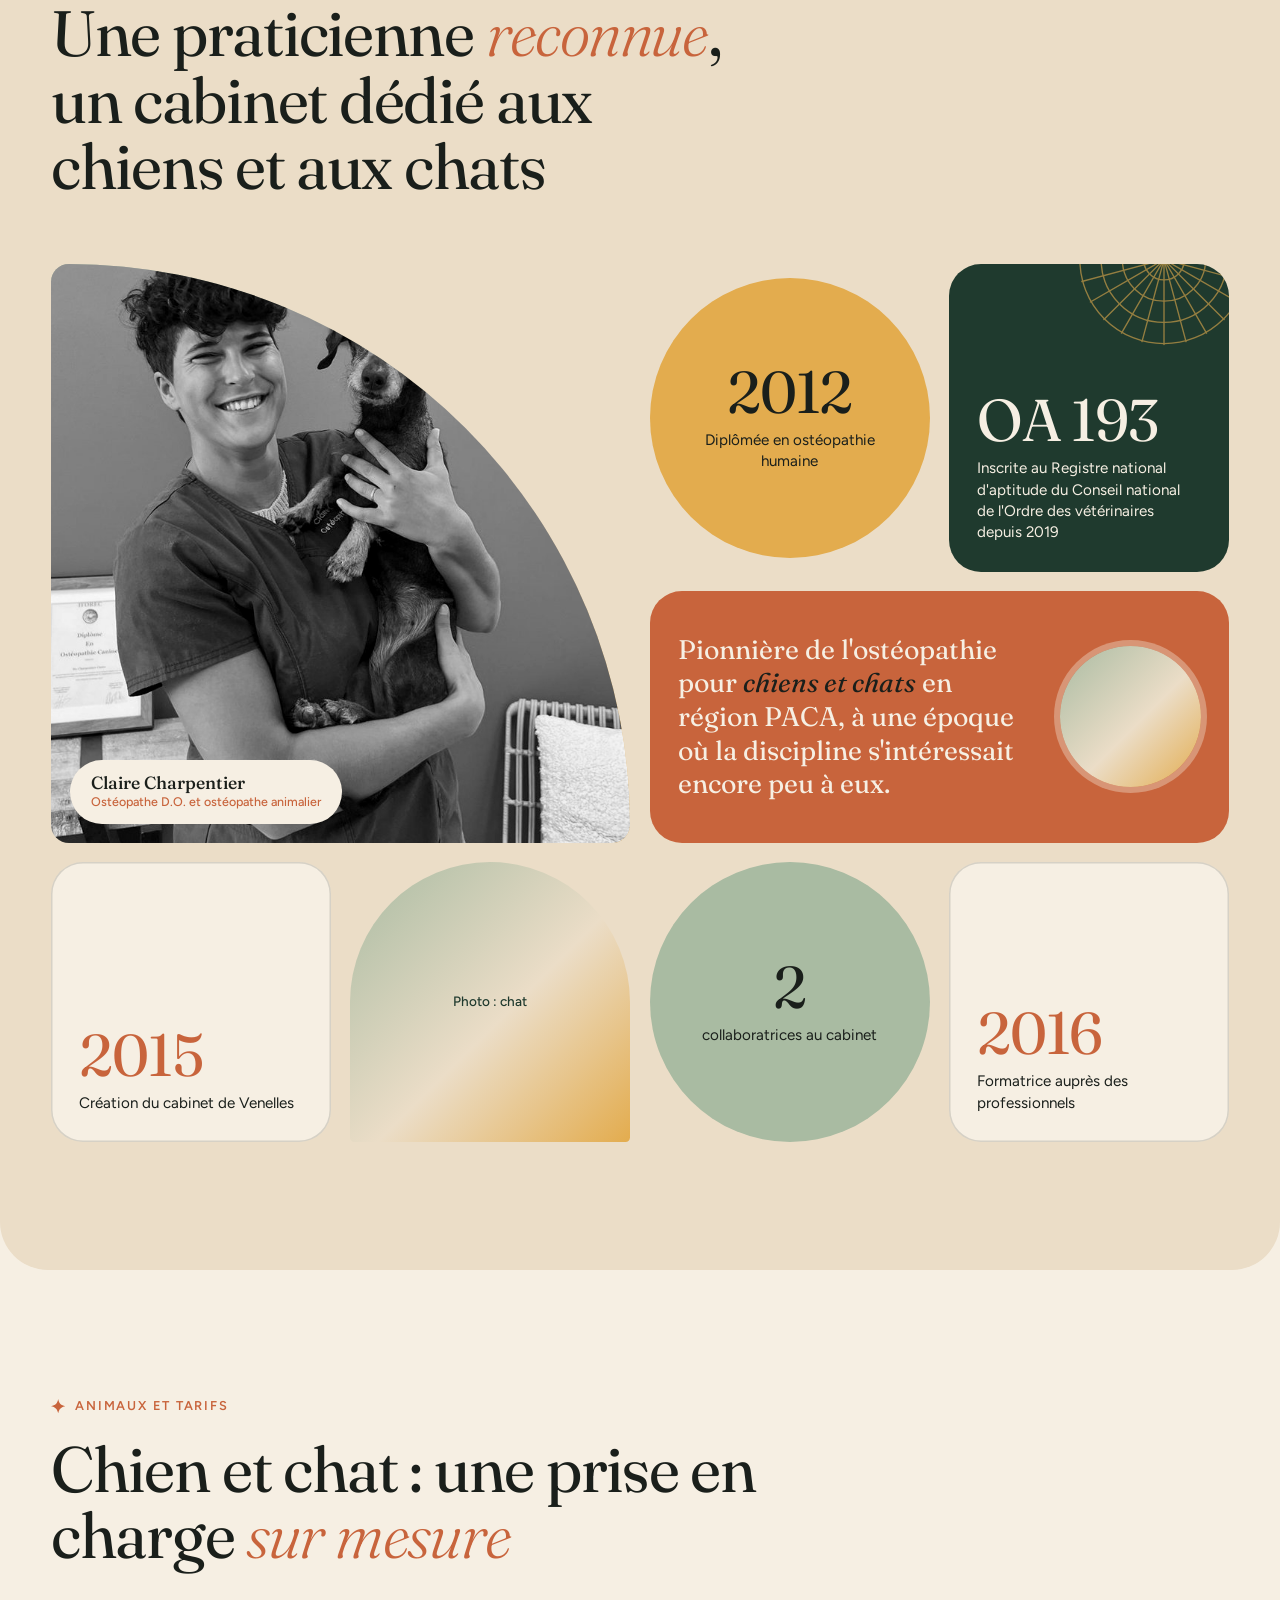
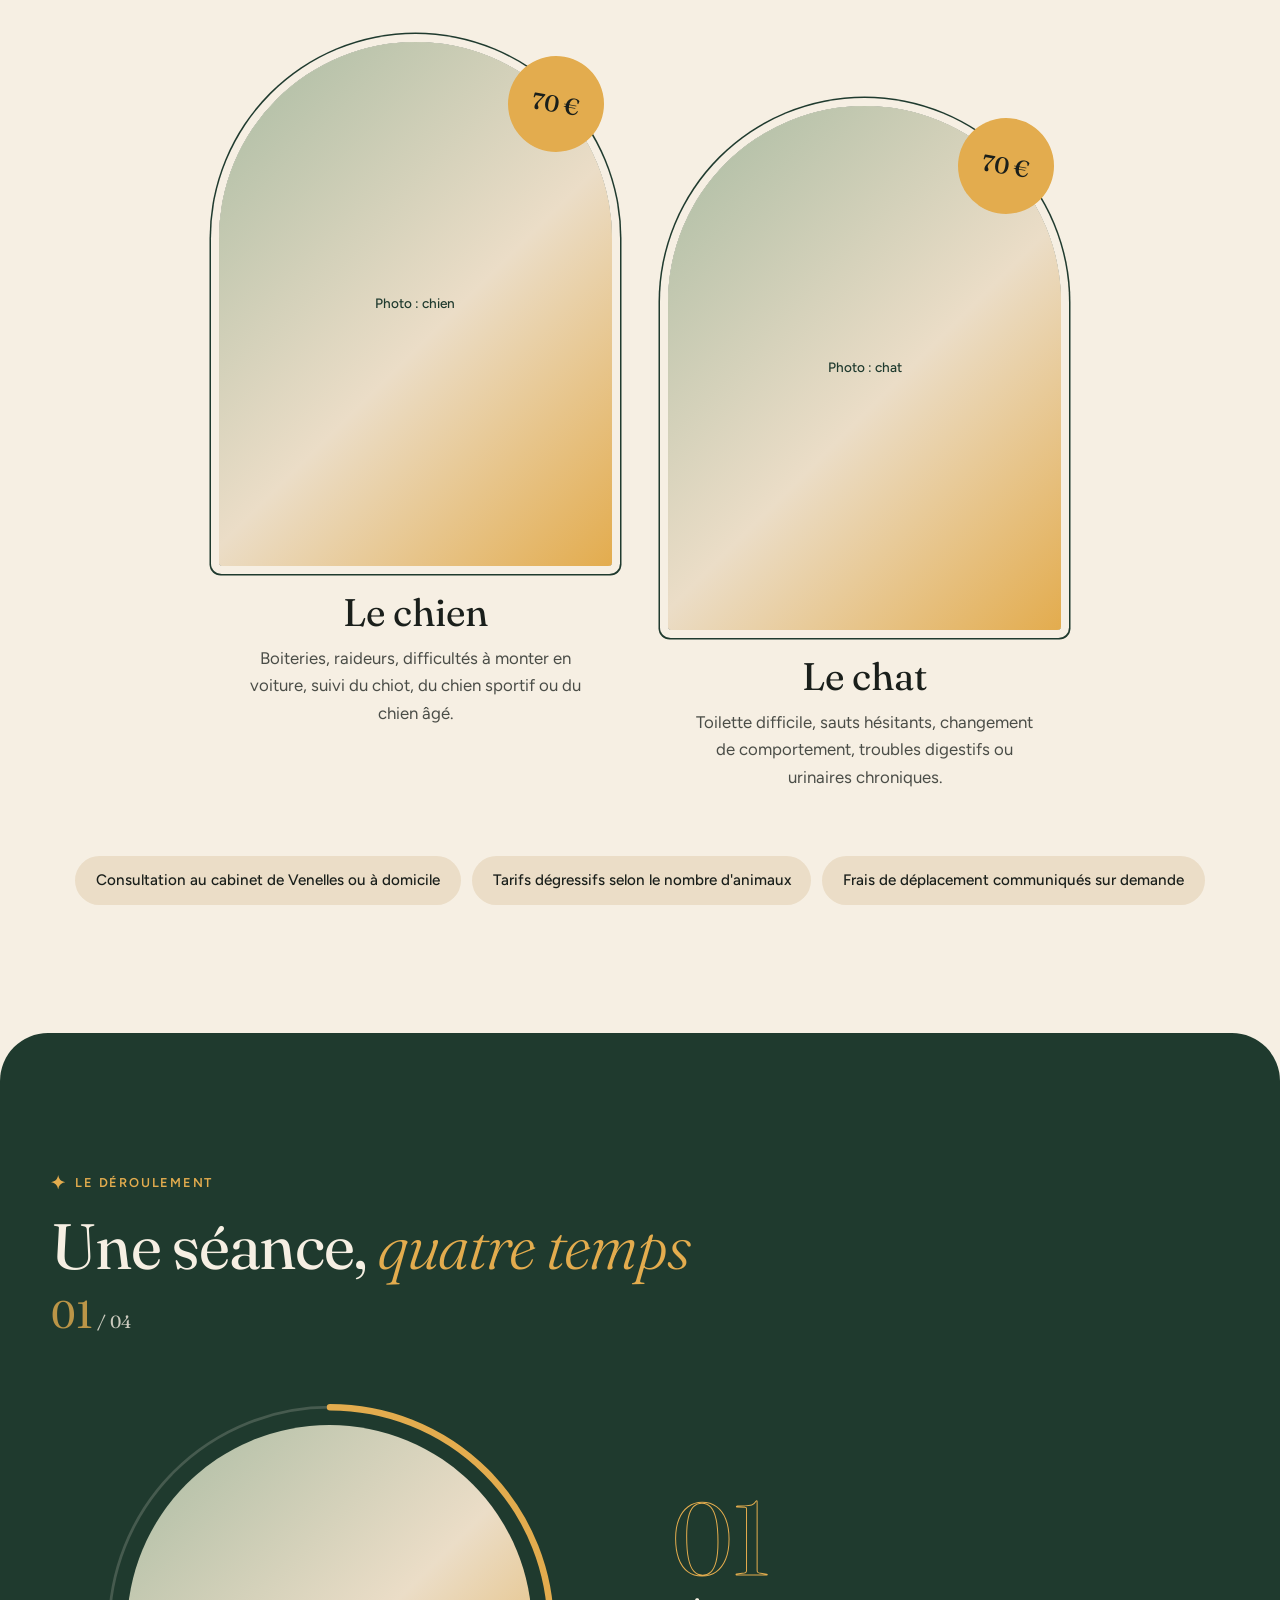
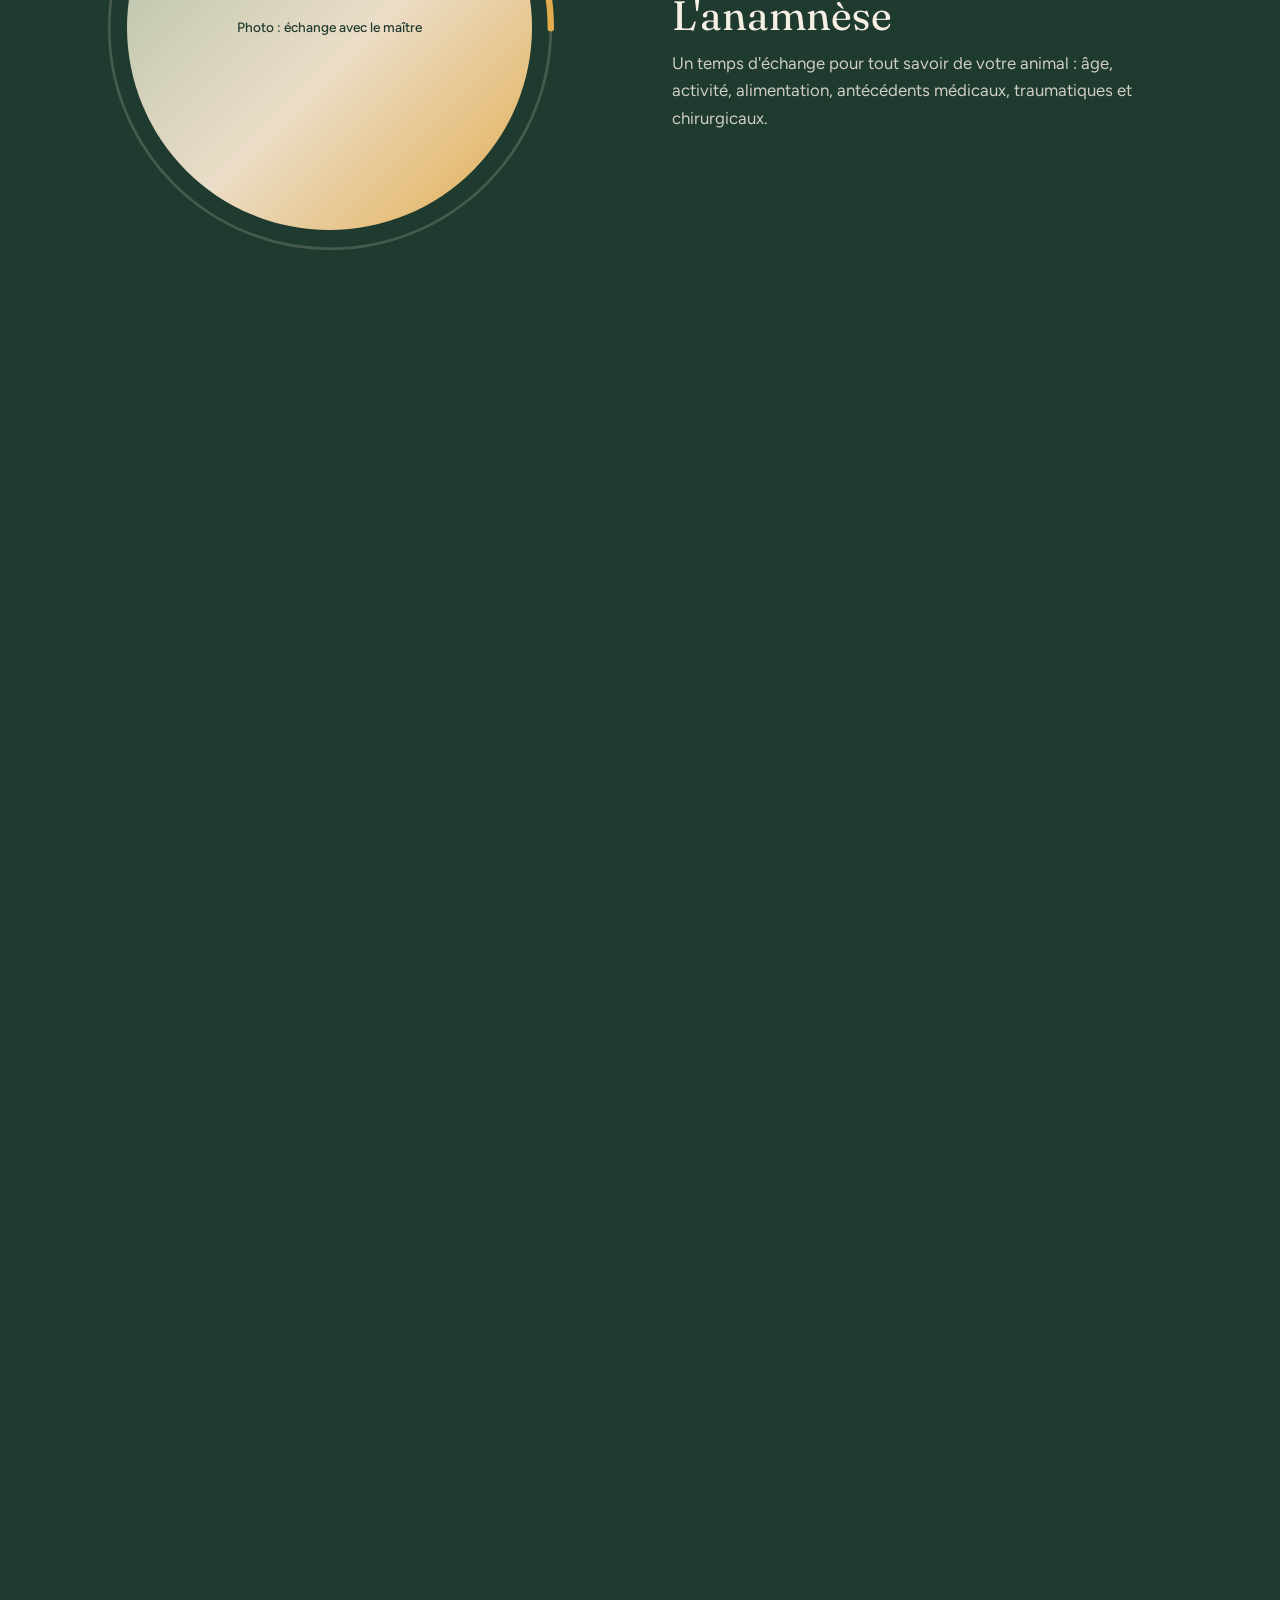
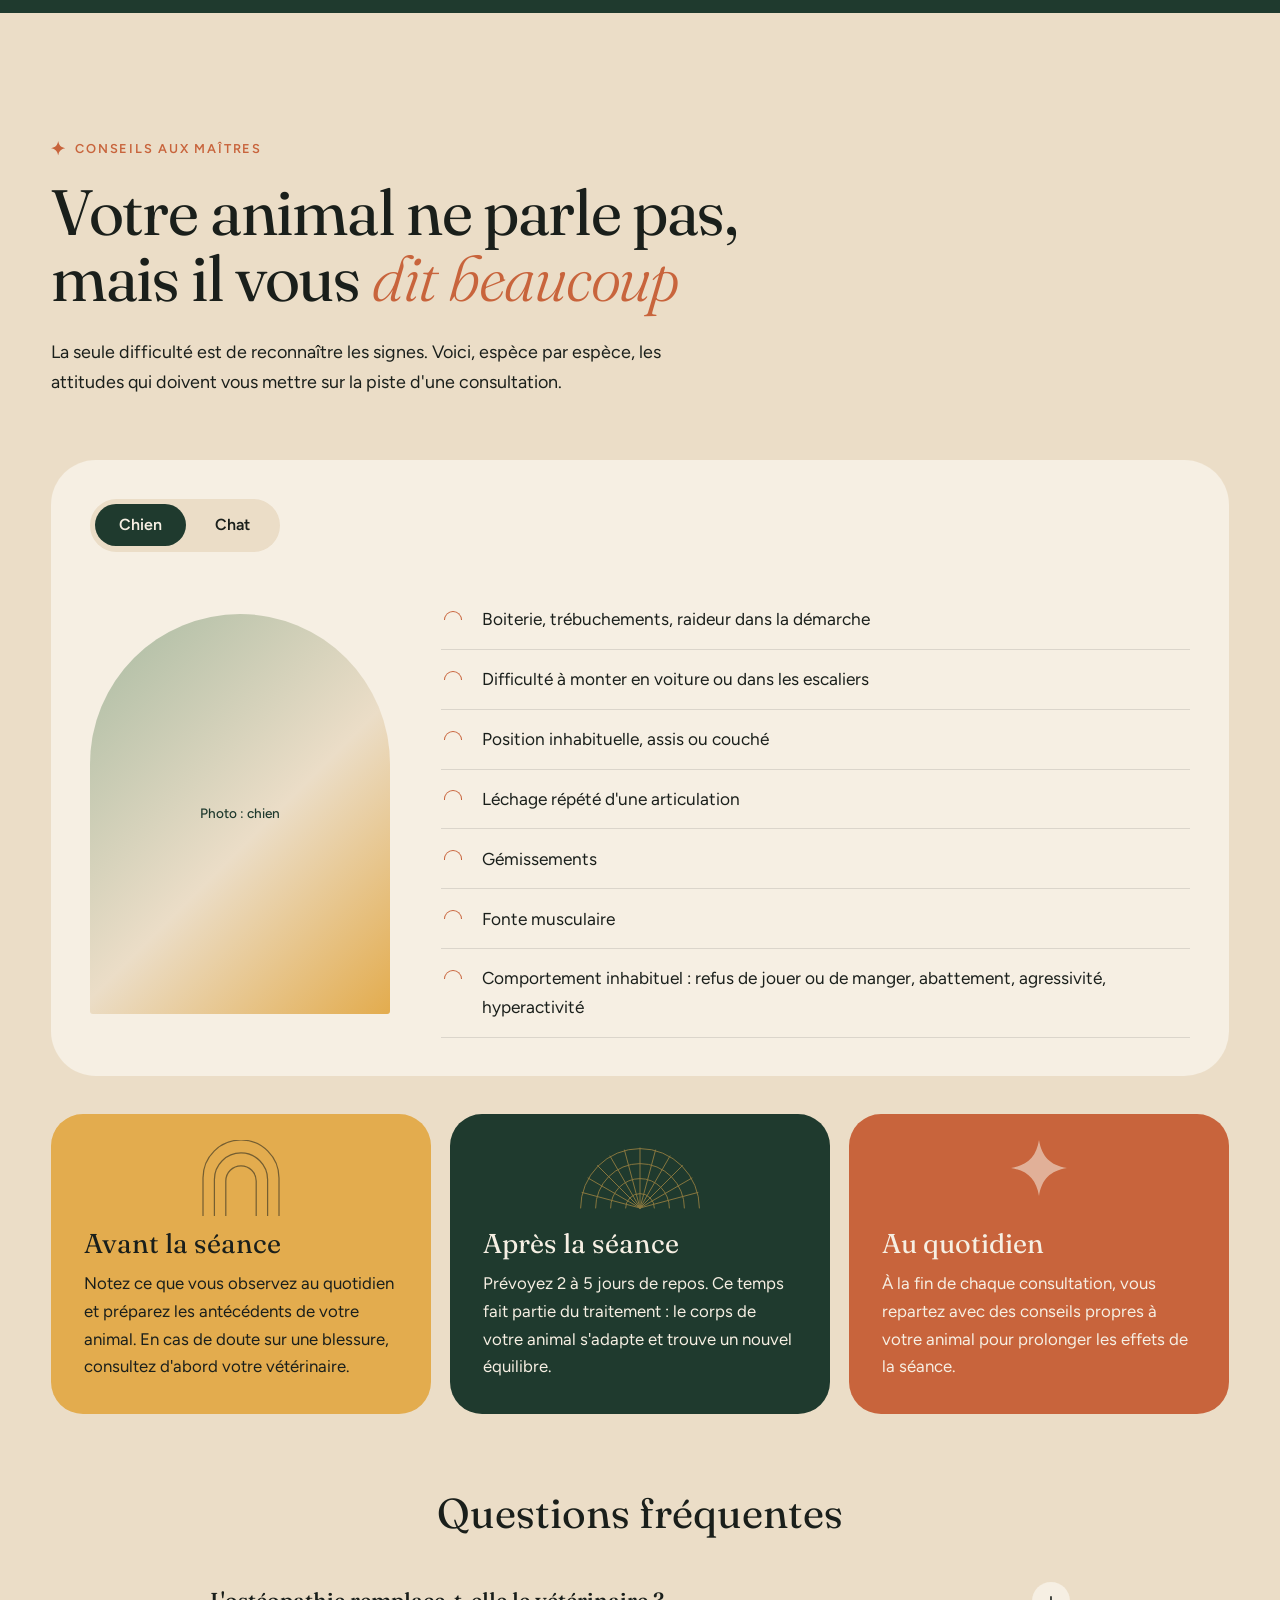
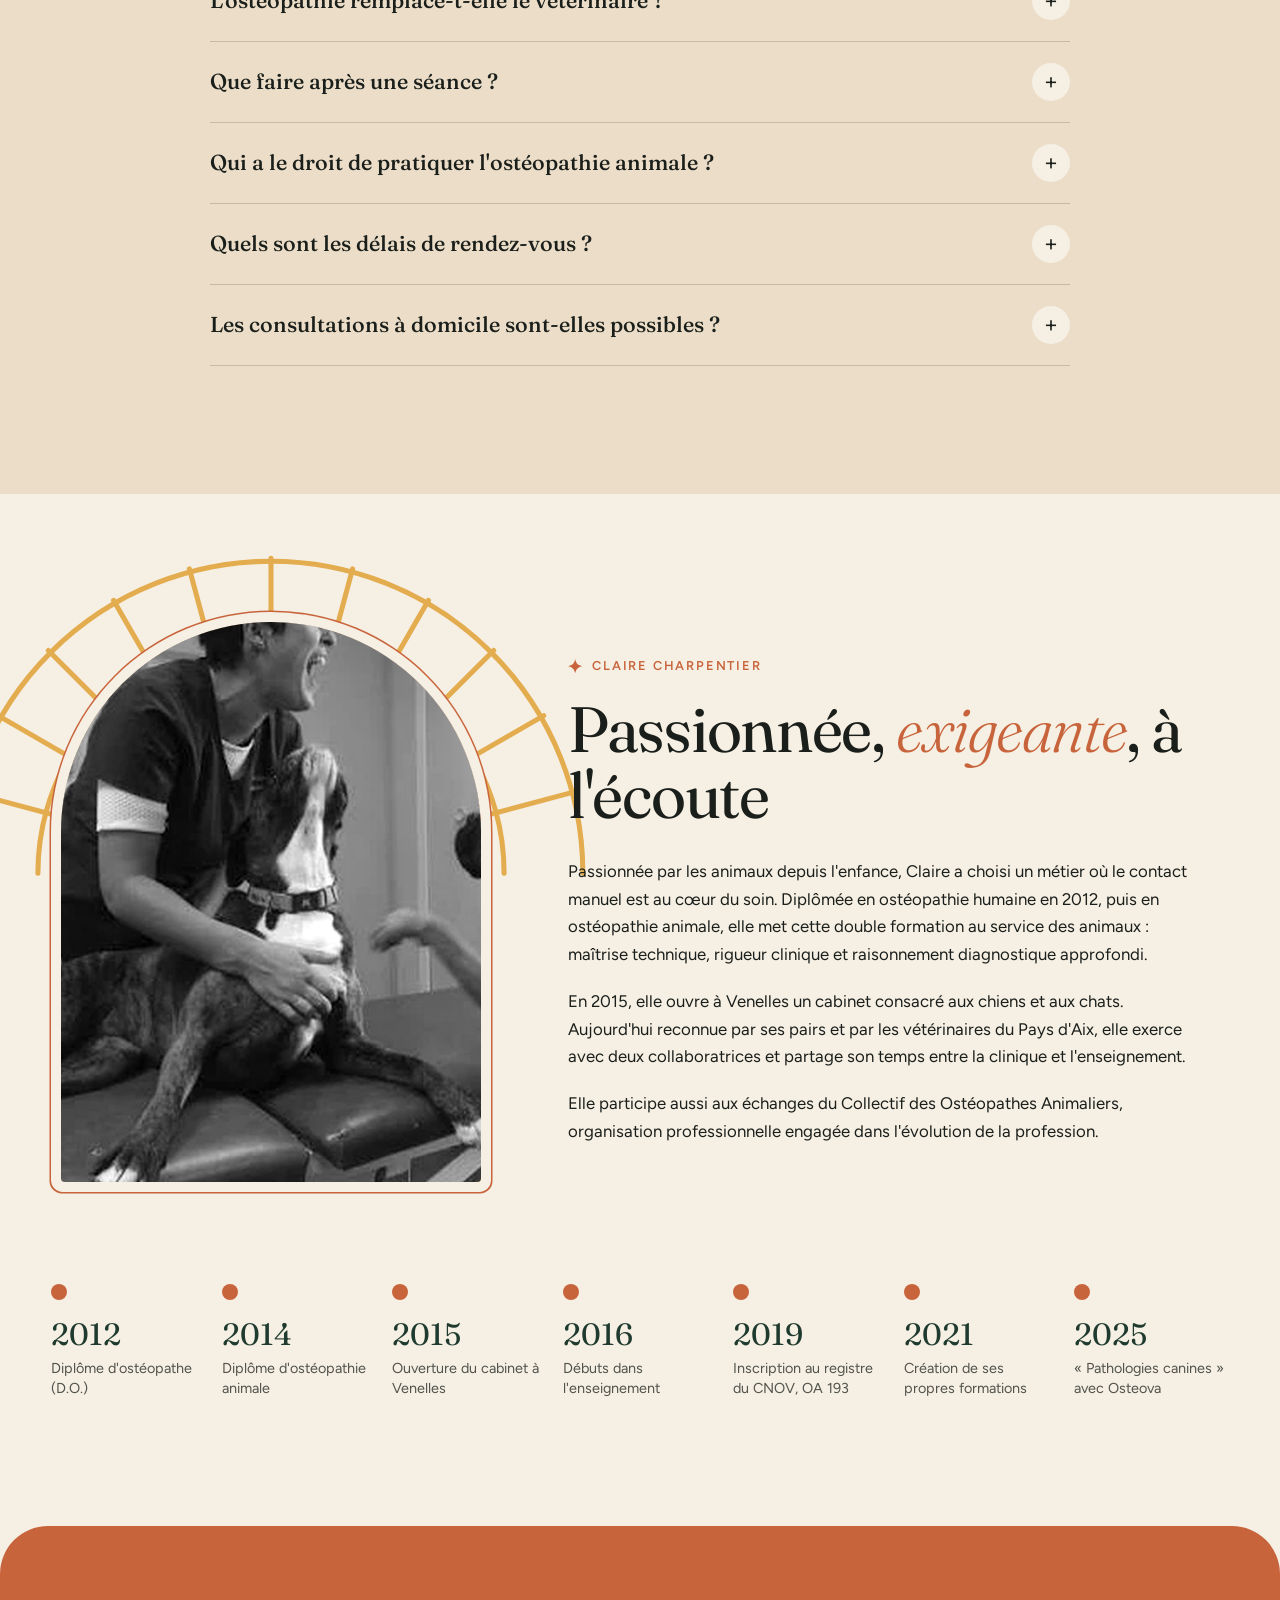
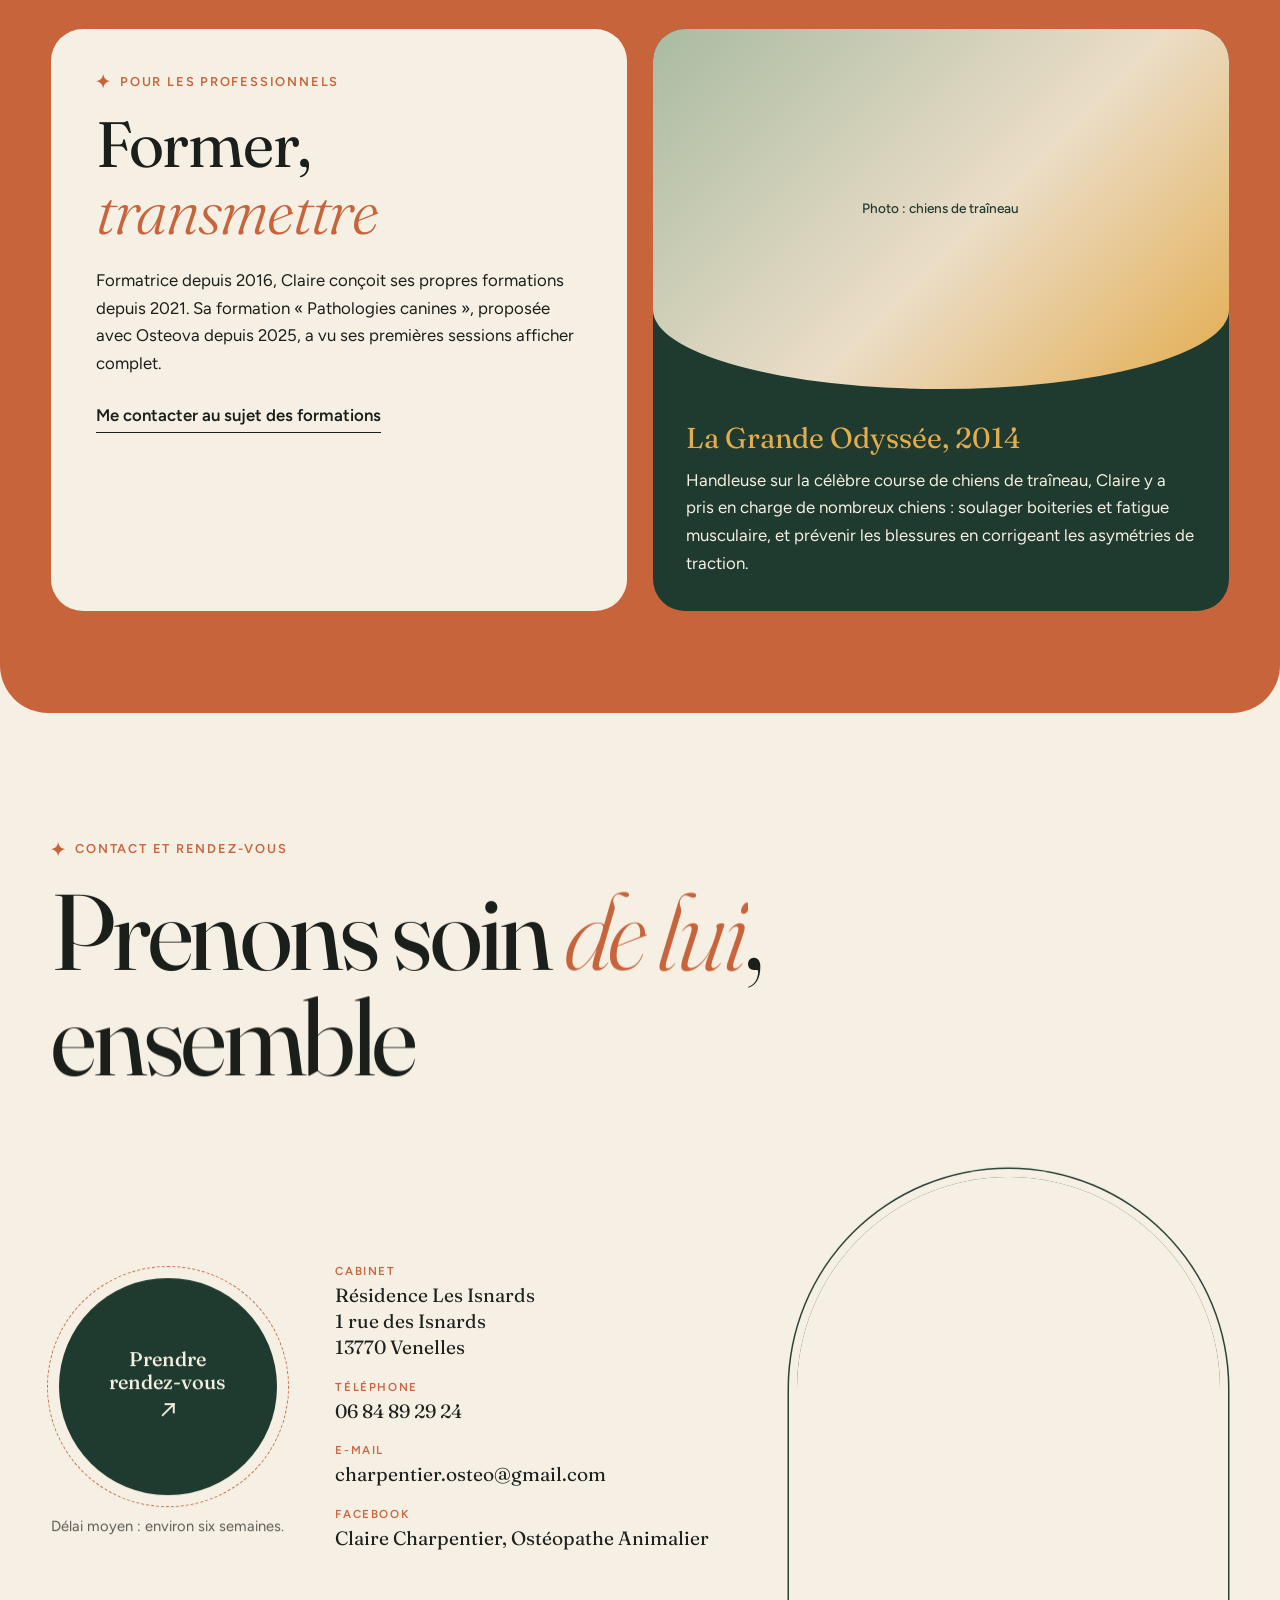
==== commit c7db0ee7: "Remplace les portraits temporaires par les vraies photos de Claire Co-Authored-By: Claude Fable 5.2 " ====
--- a/index.html
+++ b/index.html
@@ -213,7 +213,7 @@
     <h2 class="h2" data-split>Une praticienne <em>reconnue</em>, un cabinet dédié aux chiens et aux chats</h2>
     <div class="bento__grid">
       <figure class="tile tile--photo ph bw" data-label="Portrait de Claire Charpentier" data-cursor="Claire" data-parallax>
-        <img src="https://images.unsplash.com/photo-1628009368231-7bb7cfcb0def?auto=format&amp;fit=crop&amp;w=900&amp;h=900&amp;q=75" alt="Claire Charpentier, ostéopathe animalier à Venelles" width="900" height="900" loading="lazy" onerror="this.remove()">
+        <img src="assets/img/claire-portrait.jpg" alt="Claire Charpentier, ostéopathe animalier à Venelles" width="900" height="900" loading="lazy" onerror="this.remove()">
         <figcaption>Claire Charpentier<small>Ostéopathe D.O. et ostéopathe animalier</small></figcaption>
       </figure>
       <div class="tile tile--circle tile--ocre"><strong data-count="2012">2012</strong><span>Diplômée en ostéopathie humaine</span></div>
@@ -355,7 +355,7 @@
   <div class="wrap claire__grid">
     <div class="claire__visual">
       <svg class="claire__fan" aria-hidden="true"><use href="#fan"/></svg>
-      <figure class="arch ph bw" data-label="Portrait de Claire Charpentier" data-parallax data-cursor="Claire"><img src="https://images.unsplash.com/photo-1628009368231-7bb7cfcb0def?auto=format&amp;fit=crop&amp;w=800&amp;h=1060&amp;q=75" alt="Portrait de Claire Charpentier, ostéopathe animalier" width="800" height="1060" loading="lazy" onerror="this.remove()"></figure>
+      <figure class="arch ph bw" data-label="Portrait de Claire Charpentier" data-parallax data-cursor="Claire"><img src="assets/img/claire-portrait-haut.jpg" alt="Portrait de Claire Charpentier, ostéopathe animalier" width="800" height="1060" loading="lazy" onerror="this.remove()"></figure>
     </div>
     <div class="claire__txt">
       <p class="eyebrow" data-reveal><svg><use href="#losange"/></svg>Claire Charpentier</p>
